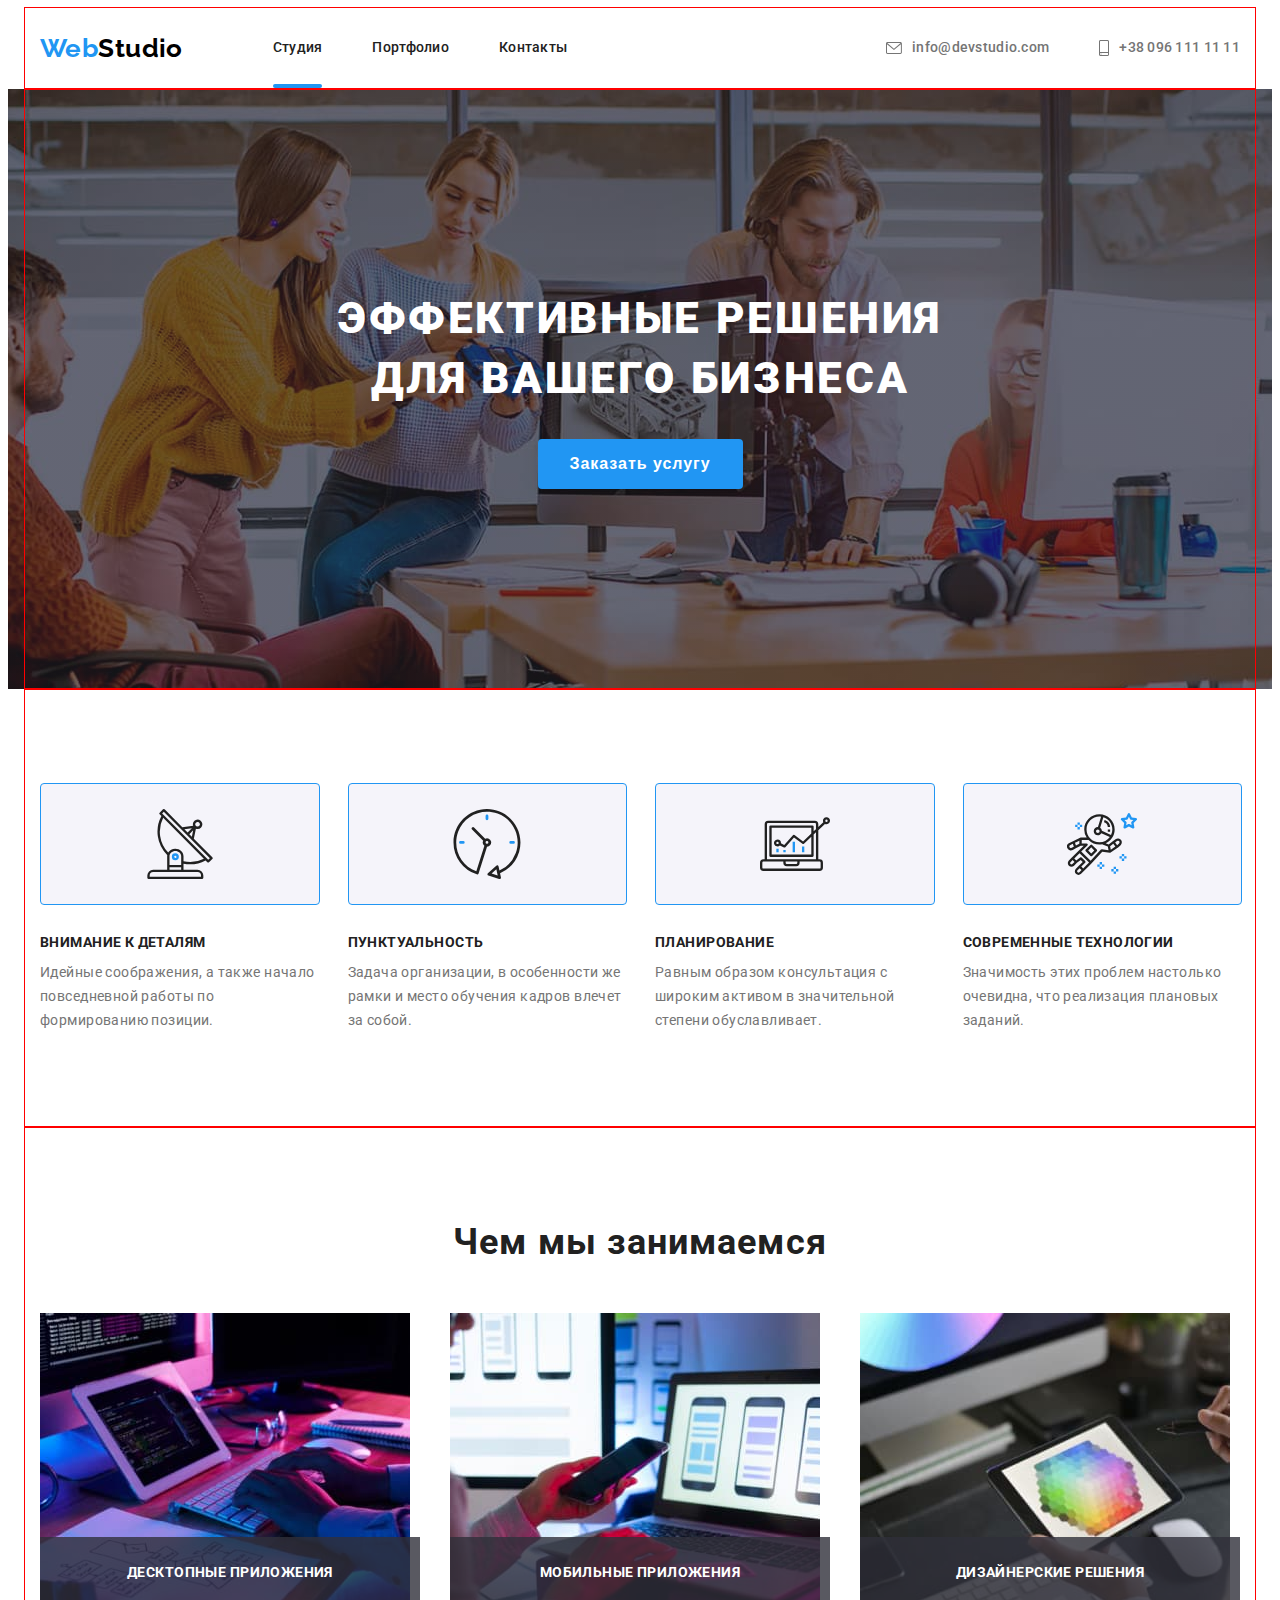
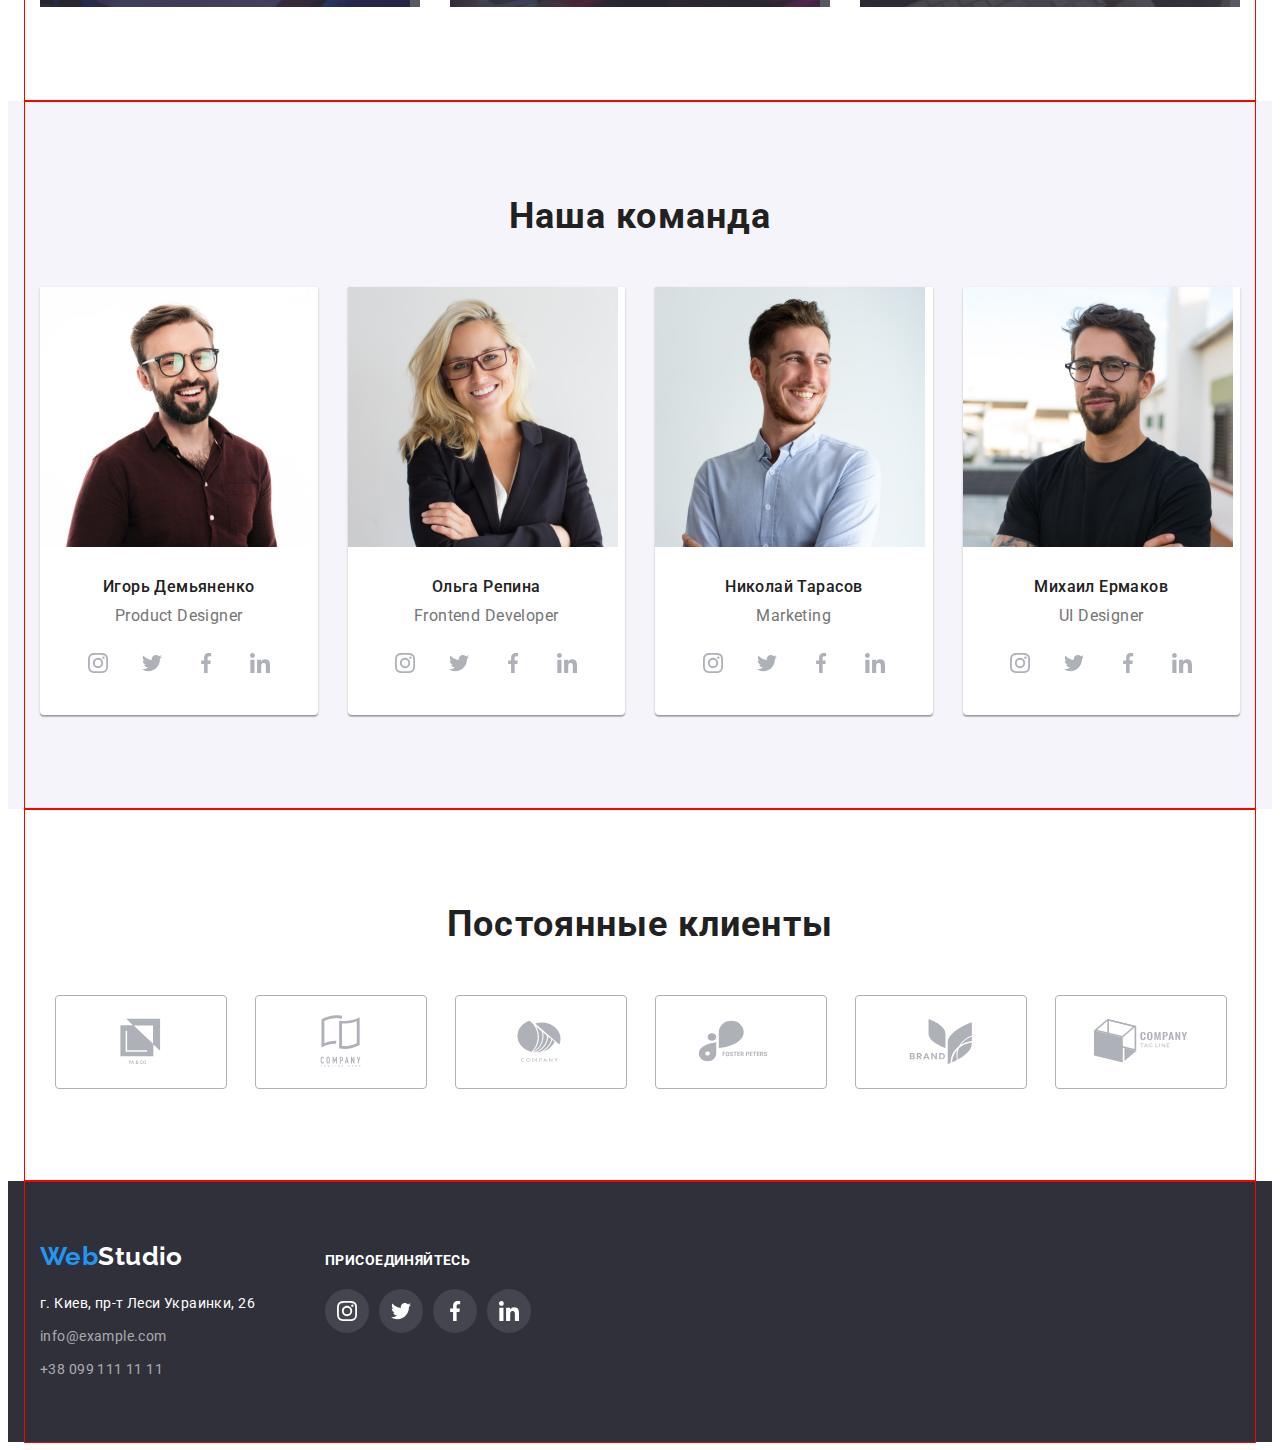
==== index.html @ 7c405df1 "Добавляет переходы на всех эффектах hover/focus" ====
<!DOCTYPE html>
<html lang="ru">
  <head>
    <meta charset="UTF-8" />
    <meta http-equiv="X-UA-Compatible" content="IE=Edge" />
    <meta name="viewport" content="width=device-width, initial-scale=1.0" />
    <title>html-css-refresh</title>
    <link
      href="https://fonts.googleapis.com/css2?family=Raleway:wght@700&family=Roboto:wght@400;500;700;900&display=swap"
      rel="stylesheet"
    />
    <link
      rel="stylesheet"
      href="https://cdnjs.cloudflare.com/ajax/libs/modern-normalize/1.1.0/modern-normalize.min.css"
      integrity="sha512-wpPYUAdjBVSE4KJnH1VR1HeZfpl1ub8YT/NKx4PuQ5NmX2tKuGu6U/JRp5y+Y8XG2tV+wKQpNHVUX03MfMFn9Q=="
      crossorigin="anonymous"
      referrerpolicy="no-referrer"
    />
    <link rel="stylesheet" href="css/styles.css" />
  </head>
  <body>
    <!-- HEADER -->
    <header class="header">
      <div class="container">
        <div class="flex-header">
          <nav class="flex-nav">
            <!-- LOGO -->
            <a class="logo" href="./index.html" lang="en" id="top-anchor">
              Web<span class="logo-black">Studio</span>
            </a>

            <!-- NAVIGATION -->
            <ul class="nav list">
              <li class="nav-item">
                <a class="nav-link current" href="">Студия</a>
              </li>
              <li class="nav-item">
                <a class="nav-link" href="./portfolio.html">Портфолио</a>
              </li>
              <li class="nav-item">
                <a class="nav-link" href="">Контакты</a>
              </li>
            </ul>
          </nav>
          <!-- CONTACTS -->
          <ul class="contact list">
            <li class="contact-item">
              <a class="contact-link" href="mailto:info@devstudio.com">
                <svg class="contact-icon" width="16" height="12">
                  <use href="./images/symbol-defs.svg#icon-envelope"></use>
                </svg>
                info@devstudio.com
              </a>
            </li>
            <li class="contact-item">
              <a class="contact-link" href="tel:+380961111111">
                <svg class="contact-icon" width="10" height="16">
                  <use href="./images/symbol-defs.svg#icon-smartphone"></use>
                </svg>
                +38 096 111 11 11
              </a>
            </li>
          </ul>
        </div>
      </div>
    </header>

    <!-- MAIN -->
    <main>
      <!-- Section Hero -->

      <section class="hero">
        <div class="container">
          <h1 class="hero-title">
            Эффективные решения<br />для вашего бизнеса
          </h1>
          <!-- <a href="">Заказать услугу</a> -->
          <button class="button-order" type="button" data-modal-open>
            Заказать услугу
          </button>
        </div>
      </section>

      <!-- Section Features -->

      <section class="section">
        <div class="container">
          <h2 class="invisible">Наши преимущества</h2>

          <ul class="feature list">
            <li class="feature-item">
              <div class="icon-frame">
                <svg class="feature-icon">
                  <use href="./images/symbol-defs.svg#icon-antenna"></use>
                </svg>
              </div>
              <h3 class="sec-subtitle">Внимание к деталям</h3>
              <p class="sec-paragraph">
                Идейные соображения, а также начало повседневной работы по
                формированию позиции.
              </p>
            </li>
            <li class="feature-item">
              <div class="icon-frame">
                <svg class="feature-icon">
                  <use href="./images/symbol-defs.svg#icon-clock"></use>
                </svg>
              </div>
              <h3 class="sec-subtitle">Пунктуальность</h3>
              <p class="sec-paragraph">
                Задача организации, в особенности же рамки и место обучения
                кадров влечет за собой.
              </p>
            </li>
            <li class="feature-item">
              <div class="icon-frame">
                <svg class="feature-icon">
                  <use href="./images/symbol-defs.svg#icon-diagram"></use>
                </svg>
              </div>
              <h3 class="sec-subtitle">Планирование</h3>
              <p class="sec-paragraph">
                Равным образом консультация с широким активом в значительной
                степени обуславливает.
              </p>
            </li>
            <li class="feature-item">
              <div class="icon-frame">
                <svg class="feature-icon">
                  <use href="./images/symbol-defs.svg#icon-astronaut"></use>
                </svg>
              </div>
              <h3 class="sec-subtitle">Современные технологии</h3>
              <p class="sec-paragraph">
                Значимость этих проблем настолько очевидна, что реализация
                плановых заданий.
              </p>
            </li>
          </ul>
        </div>
      </section>

      <!-- Section Occupations -->

      <section class="section">
        <div class="container">
          <h2 class="section-title">Чем мы занимаемся</h2>
          <ul class="occupation list">
            <li class="occupation-item">
              <a class="occupation-link" href="">
                <img src="images/keyboard.jpg" alt="клавиатура" width="370" />
                <p class="link-label">десктопные приложения</p>
              </a>
            </li>
            <li class="occupation-item">
              <a class="occupation-link" href="">
                <img src="images/laptop.jpg" alt="ноутбук" width="370" />
                <p class="link-label">мобильные приложения</p>
              </a>
            </li>
            <li class="occupation-item">
              <a class="occupation-link" href="">
                <img src="images/tablet.jpg" alt="планшет" width="370" />
                <p class="link-label">дизайнерские решения</p>
              </a>
            </li>
          </ul>
        </div>
      </section>

      <!-- Section Our Team -->

      <section class="section our-team">
        <div class="container">
          <h2 class="section-title">Наша команда</h2>
          <ul class="team list">
            <li class="team-item">
              <div class="team-card">
                <img
                  src="./images/product-designer.jpg"
                  alt="Игорь Демьяненко"
                  width="270"
                />
                <h3 class="card-title">Игорь Демьяненко</h3>
                <p class="card-role" lang="en">Product Designer</p>
                <!-- social links -->
                <ul class="links list">
                  <li class="links-item">
                    <a class="link" href="">
                      <svg class="link-icon">
                        <use
                          href="./images/symbol-defs.svg#icon-instagram"
                        ></use>
                      </svg>
                    </a>
                  </li>
                  <li class="links-item">
                    <a class="link" href="">
                      <svg class="link-icon">
                        <use href="./images/symbol-defs.svg#icon-twitter"></use>
                      </svg>
                    </a>
                  </li>
                  <li class="links-item">
                    <a class="link" href="">
                      <svg class="link-icon">
                        <use
                          href="./images/symbol-defs.svg#icon-facebook"
                        ></use>
                      </svg>
                    </a>
                  </li>
                  <li class="links-item">
                    <a class="link" href="">
                      <svg class="link-icon">
                        <use
                          href="./images/symbol-defs.svg#icon-linkedin"
                        ></use>
                      </svg>
                    </a>
                  </li>
                </ul>
              </div>
            </li>
            <li class="team-item">
              <div class="team-card">
                <img
                  src="./images/frontend-eveloper.jpg"
                  alt="Ольга Репина"
                  width="270"
                />
                <h3 class="card-title">Ольга Репина</h3>
                <p class="card-role" lang="en">Frontend Developer</p>
                <!-- social links -->
                <ul class="links list">
                  <li class="links-item">
                    <a class="link" href="">
                      <svg class="link-icon">
                        <use
                          href="./images/symbol-defs.svg#icon-instagram"
                        ></use>
                      </svg>
                    </a>
                  </li>
                  <li class="links-item">
                    <a class="link" href="">
                      <svg class="link-icon">
                        <use href="./images/symbol-defs.svg#icon-twitter"></use>
                      </svg>
                    </a>
                  </li>
                  <li class="links-item">
                    <a class="link" href="">
                      <svg class="link-icon">
                        <use
                          href="./images/symbol-defs.svg#icon-facebook"
                        ></use>
                      </svg>
                    </a>
                  </li>
                  <li class="links-item">
                    <a class="link" href="">
                      <svg class="link-icon">
                        <use
                          href="./images/symbol-defs.svg#icon-linkedin"
                        ></use>
                      </svg>
                    </a>
                  </li>
                </ul>
              </div>
            </li>
            <li class="team-item">
              <div class="team-card">
                <img
                  src="./images/marketing.jpg"
                  alt="Николай Тарасов"
                  width="270"
                />
                <h3 class="card-title">Николай Тарасов</h3>
                <p class="card-role" lang="en">Marketing</p>
                <!-- social links -->
                <ul class="links list">
                  <li class="links-item">
                    <a class="link" href="">
                      <svg class="link-icon">
                        <use
                          href="./images/symbol-defs.svg#icon-instagram"
                        ></use>
                      </svg>
                    </a>
                  </li>
                  <li class="links-item">
                    <a class="link" href="">
                      <svg class="link-icon">
                        <use href="./images/symbol-defs.svg#icon-twitter"></use>
                      </svg>
                    </a>
                  </li>
                  <li class="links-item">
                    <a class="link" href="">
                      <svg class="link-icon">
                        <use
                          href="./images/symbol-defs.svg#icon-facebook"
                        ></use>
                      </svg>
                    </a>
                  </li>
                  <li class="links-item">
                    <a class="link" href="">
                      <svg class="link-icon">
                        <use
                          href="./images/symbol-defs.svg#icon-linkedin"
                        ></use>
                      </svg>
                    </a>
                  </li>
                </ul>
              </div>
            </li>
            <li class="team-item">
              <div class="team-card">
                <img
                  src="./images/ui-designer.jpg"
                  alt="Михаил Ермаков"
                  width="270"
                />
                <h3 class="card-title">Михаил Ермаков</h3>
                <p class="card-role" lang="en">UI Designer</p>
                <!-- social links -->
                <ul class="links list">
                  <li class="links-item">
                    <a class="link" href="">
                      <svg class="link-icon">
                        <use
                          href="./images/symbol-defs.svg#icon-instagram"
                        ></use>
                      </svg>
                    </a>
                  </li>
                  <li class="links-item">
                    <a class="link" href="">
                      <svg class="link-icon">
                        <use href="./images/symbol-defs.svg#icon-twitter"></use>
                      </svg>
                    </a>
                  </li>
                  <li class="links-item">
                    <a class="link" href="">
                      <svg class="link-icon">
                        <use
                          href="./images/symbol-defs.svg#icon-facebook"
                        ></use>
                      </svg>
                    </a>
                  </li>
                  <li class="links-item">
                    <a class="link" href="">
                      <svg class="link-icon">
                        <use
                          href="./images/symbol-defs.svg#icon-linkedin"
                        ></use>
                      </svg>
                    </a>
                  </li>
                </ul>
              </div>
            </li>
          </ul>
        </div>
      </section>

      <!-- Section Clients -->

      <section class="section">
        <div class="container">
          <h2 class="section-title">Постоянные клиенты</h2>
          <ul class="clients list">
            <li class="client-item">
              <a class="client-link" href="">
                <svg class="client-icon">
                  <use href="./images/symbol-defs.svg#icon-logo1"></use>
                </svg>
              </a>
            </li>
            <li class="client-item">
              <a class="client-link" href="">
                <svg class="client-icon">
                  <use href="./images/symbol-defs.svg#icon-logo2"></use>
                </svg>
              </a>
            </li>
            <li class="client-item">
              <a class="client-link" href="">
                <svg class="client-icon">
                  <use href="./images/symbol-defs.svg#icon-logo3"></use>
                </svg>
              </a>
            </li>
            <li class="client-item">
              <a class="client-link" href="">
                <svg class="client-icon">
                  <use href="./images/symbol-defs.svg#icon-logo4"></use>
                </svg>
              </a>
            </li>
            <li class="client-item">
              <a class="client-link" href="">
                <svg class="client-icon">
                  <use href="./images/symbol-defs.svg#icon-logo5"></use>
                </svg>
              </a>
            </li>
            <li class="client-item">
              <a class="client-link" href="">
                <svg class="client-icon">
                  <use href="./images/symbol-defs.svg#icon-logo6"></use>
                </svg>
              </a>
            </li>
          </ul>
        </div>
      </section>
    </main>

    <!-- FOOTER -->
    <footer class="footer">
      <div class="container">
        <div class="contact-us">
          <!-- LOGO -->
          <a class="logo" href="#top-anchor" lang="en"
            >Web<span class="logo-white">Studio</span></a
          >
          <!-- Address -->
          <address class="address">
            <span class="location">г. Киев, пр-т Леси Украинки, 26</span>
            <span class="mail">info@example.com</span>
            <span class="tel">+38 099 111 11 11</span>
          </address>
        </div>
        <!-- Join-us -->
        <div class="join-us">
          <p class="call-to-join">присоединяйтесь</p>
          <ul class="links list">
            <li class="links-item">
              <a class="link" href="">
                <svg class="link-icon">
                  <use href="./images/symbol-defs.svg#icon-instagram"></use>
                </svg>
              </a>
            </li>
            <li class="links-item">
              <a class="link" href="">
                <svg class="link-icon">
                  <use href="./images/symbol-defs.svg#icon-twitter"></use>
                </svg>
              </a>
            </li>
            <li class="links-item">
              <a class="link" href="">
                <svg class="link-icon">
                  <use href="./images/symbol-defs.svg#icon-facebook"></use>
                </svg>
              </a>
            </li>
            <li class="links-item">
              <a class="link" href="">
                <svg class="link-icon">
                  <use href="./images/symbol-defs.svg#icon-linkedin"></use>
                </svg>
              </a>
            </li>
          </ul>
        </div>
      </div>
    </footer>
    <!-- Modal -->
    <div class="backdrop is-hidden" data-modal>
      <div class="modal">
        <button class="button-close" type="button" data-modal-close>
          <svg class="icon-close" width="11" height="11">
            <use href="./images/symbol-defs.svg#icon-close"></use>
          </svg>
        </button>
      </div>
    </div>
    <script src="./js/modal.js"></script>
  </body>
</html>
---- css/styles.css ----
/* font-family: 'Roboto', sans-serif; */
/* font-family: 'Raleway', sans-serif; */

/* основной цвет текста #757575 */
/* вторичный цвет текста #212121 */
/* белый цвет текста #ffffff */
/* черный цвет лого #000000 */
/* основной цвет фона #ffffff */
/* вторичный цвет фона #2F303A */
/* третий цвет фона #f5f4fa */
/* цвет-акцент #2196F3 */
/* цвет рамки хедера #ececec; */
/* цвет рамки карточки в портфолио #eeeeee */
/* linear-gradient rgba(47, 48, 58, 0.4) */
/* backdrop - rgba(0, 0, 0, 0.2); */
/* цвет иконок #afb1b8 */
/* cubic-bezier(0.4, 0, 0.2, 1) */

:root {
  --primary-text-color: #757575;
  --secondary-text-color: #212121;
  --white-text-color: #ffffff;
  --logo-black-color: #000000;
  --primary-bg-color: #ffffff;
  --secondary-bg-color: #2f303a;
  --third-bg-color: #f5f4fa;
  --accent-color: #2196f3;
  --header-bdr-color: #ececec;
  --card-bdr-color: #eeeeee;
  --grad-start-color: rgba(47, 48, 58, 0.4);
  --grad-end-color: rgba(47, 48, 58, 0.4);
  --footer-contact-txt-color: rgba(255, 255, 255, 0.6);
  --footer-link-bg-color: rgba(255, 255, 255, 0.1);
  --icon-color: #afb1b8;
  --time-function: cubic-bezier(0.4, 0, 0.2, 1);
  --card-shadow: 0px 1px 1px rgba(0, 0, 0, 0.12),
    0px 4px 4px rgba(0, 0, 0, 0.06), 1px 4px 6px rgba(0, 0, 0, 0.16);
  --backdrop-bcg-color: rgba(0, 0, 0, 0.2);
  --modal-shadow: 0px 1px 3px rgba(0, 0, 0, 0.12),
    0px 1px 1px rgba(0, 0, 0, 0.14), 0px 2px 1px rgba(0, 0, 0, 0.2);
  --btn-order-shadow: 0px 4px 4px rgba(0, 0, 0, 0.15);
  --btn-order-hover-shadow: 0px 2px 2px rgba(0, 0, 0, 0.3);
  --team-card-shadow: 0px 1px 3px rgba(0, 0, 0, 0.12),
    0px 1px 1px rgba(0, 0, 0, 0.14), 0px 2px 1px rgba(0, 0, 0, 0.2);
  --portfolio-btn-shadow: 0px 3px 1px rgba(0, 0, 0, 0.1),
    0px 1px 2px rgba(0, 0, 0, 0.08), 0px 2px 2px rgba(0, 0, 0, 0.12);
}

/* глобальные стили */
body {
  color: var(--primary-text-color);
  font-family: Roboto, sans-serif;
  font-weight: 400;
  font-size: 14px;
  line-height: 1.71;
  letter-spacing: 0.03em;
}
.list {
  margin: 0;
  padding: 0;
  list-style: none;
}
a {
  display: block;
  color: inherit;
  text-decoration: none;
}
.container {
  width: 1200px;
  margin: 0 auto;
  padding: 94px 15px;
  outline: 1px solid red;
}
.section-title {
  margin-bottom: 50px;

  color: var(--secondary-text-color);
  font-weight: 700;
  font-size: 36px;
  line-height: 1.17;
  text-align: center;
  letter-spacing: 0.03em;
}
.sec-subtitle {
  margin-bottom: 10px;

  color: var(--secondary-text-color);
  font-weight: 700;
  font-size: 14px;
  line-height: 1.14;
  text-transform: uppercase;
}
h1,
h2,
h3,
p {
  margin: 0;
}
/* скрытый заголовок */
.invisible {
  position: absolute;

  width: 1px;
  height: 1px;
  margin: -1px;
  padding: 0;
  border: 0;

  clip: rect(0 0 0 0);
  overflow: hidden;
}
/*  */ /*    */ /*  */ /*  */ /*  */ /*    */ /*  */ /*  */ /*  */ /*  */ /*  */ /*  */
/*  */ /*    */ /*  */ /*  */ /*  */ /*    */ /*  */ /*  */ /*  */ /*  */
/*  */ /*    */ /*  */ /*    */ /*  */ /*  */ /*  */ /*  */
/*  */ /*    */ /*  */ /*    */ /*  */ /*  */ /*  */ /*  */
/*  */ /*  */ /*    */ /*  */ /*  */ /*    */ /*  */ /*  */ /*  */ /*  */ /*  */
/*  */ /*    */ /*  */ /*    */ /*  */ /*  */ /*  */ /*  */
/*  */ /*    */ /*  */ /*  */ /*    */ /*  */ /*  */ /*  */ /*  */
/*  */ /*    */ /*  */ /*  */ /*  */ /*    */ /*  */ /*  */ /*  */ /*  */
/*  */ /*    */ /*  */ /*  */ /*  */ /*    */ /*  */ /*  */ /*  */ /*  */ /*  */ /*  */
/*  */ /*    */ /*  */ /*  */ /*  */ /*    */ /*  */ /*  */ /*  */ /*  */ /*  */ /*  */
/*  */ /*    */ /*  */ /*  */ /*  */ /*    */ /*  */ /*  */ /*  */ /*  */
/*  */ /*    */ /*  */ /*    */ /*  */ /*  */ /*  */ /*  */
/*  */ /*    */ /*  */ /*    */ /*  */ /*  */ /*  */ /*  */
/*  */ /*  */ /*    */ /*  */ /*  */ /*    */ /*  */ /*  */ /*  */ /*  */ /*  */
/*  */ /*    */ /*  */ /*    */ /*  */ /*  */ /*  */ /*  */
/*  */ /*    */ /*  */ /*  */ /*    */ /*  */ /*  */ /*  */ /*  */
/*  */ /*    */ /*  */ /*  */ /*  */ /*    */ /*  */ /*  */ /*  */ /*  */
/*  */ /*    */ /*  */ /*  */ /*  */ /*    */ /*  */ /*  */ /*  */ /*  */ /*  */ /*  */

/* HEADER */
.header .container {
  padding-top: 0;
  padding-bottom: 0;

  border-bottom: 1px solid var(--header-bdr-color);
}
.flex-header {
  display: flex;
  align-items: center;
}
.flex-nav {
  display: flex;
  align-items: center;
}

/* LOGO */
.logo {
  display: block;

  color: var(--accent-color);
  font-family: Raleway, sans-serif;
  font-weight: 700;
  font-size: 26px;
  line-height: 1.19;
  text-decoration: none;
}
.flex-nav .logo {
  margin-right: 90px;
  padding-top: 24px;
  padding-bottom: 24px;
}
.logo-black {
  color: var(--logo-black-color);
}
.logo-white {
  color: var(--white-text-color);
}
/* NAVIGATION */
.nav {
  display: flex;

  color: var(--secondary-text-color);
  font-weight: 500;
  font-size: 14px;
  line-height: 1.14;
  letter-spacing: 0.02em;
}
.nav-item:not(:last-child) {
  margin-right: 50px;
}
.nav-link {
  position: relative;

  padding-top: 32px;
  padding-bottom: 32px;

  transition: color 250ms var(--time-function);
}
.nav-link.current::after {
  position: absolute;
  left: 0;
  bottom: 0;

  display: inline-block;
  width: 100%;
  height: 4px;

  content: '';

  background-color: var(--accent-color);
  border-radius: 2px;
}
.nav-link:hover,
.nav-link:focus {
  color: var(--accent-color);
}
/* CONTACTS */
.contact {
  display: flex;
  margin-left: auto;

  color: var(--primary-text-color);
  font-weight: 500;
  font-size: 14px;
  line-height: 1.14;
  letter-spacing: 0.02em;
}
.contact-item:not(:last-child) {
  margin-right: 50px;
}
.contact-link {
  display: inline-flex;
  padding-top: 32px;
  padding-bottom: 32px;
  align-items: center;

  transition: color 250ms var(--time-function);
}
.contact-link:hover,
.contact-link:focus {
  color: var(--accent-color);
}
.contact-icon {
  margin-right: 10px;
  fill: currentColor;
}

/*  */ /*  */ /*    */ /*  */ /*  */ /*  */ /*    */ /*  */ /*  */ /*  */ /*  */ /*  */ /*  */
/*  */ /*    */ /*  */ /*  */ /*  */ /*    */ /*  */ /*  */ /*  */ /*  */
/*  */ /*    */ /*  */ /*    */ /*  */ /*  */ /*  */ /*  */
/*  */ /*    */ /*  */ /*    */ /*  */ /*  */ /*  */ /*  */
/*  */ /*  */ /*    */ /*  */ /*  */ /*    */ /*  */ /*  */ /*  */ /*  */ /*  */
/*  */ /*    */ /*  */ /*    */ /*  */ /*  */ /*  */ /*  */
/*  */ /*    */ /*  */ /*  */ /*    */ /*  */ /*  */ /*  */ /*  */
/*  */ /*    */ /*  */ /*  */ /*  */ /*    */ /*  */ /*  */ /*  */ /*  */
/*  */ /*    */ /*  */ /*  */ /*  */ /*    */ /*  */ /*  */ /*  */ /*  */ /*  */ /*  */
/*  */ /*    */ /*  */ /*  */ /*  */ /*    */ /*  */ /*  */ /*  */ /*  */ /*  */ /*  */
/*  */ /*    */ /*  */ /*  */ /*  */ /*    */ /*  */ /*  */ /*  */ /*  */
/*  */ /*    */ /*  */ /*    */ /*  */ /*  */ /*  */ /*  */
/*  */ /*    */ /*  */ /*    */ /*  */ /*  */ /*  */ /*  */
/*  */ /*  */ /*    */ /*  */ /*  */ /*    */ /*  */ /*  */ /*  */ /*  */ /*  */
/*  */ /*    */ /*  */ /*    */ /*  */ /*  */ /*  */ /*  */
/*  */ /*    */ /*  */ /*  */ /*    */ /*  */ /*  */ /*  */ /*  */
/*  */ /*    */ /*  */ /*  */ /*  */ /*    */ /*  */ /*  */ /*  */ /*  */
/*  */ /*    */ /*  */ /*  */ /*  */ /*    */ /*  */ /*  */ /*  */ /*  */ /*  */ /*  */

/* MAIN */

/* Section HERO */
.hero {
  margin: 0 auto;
  max-width: 1600px;
  height: 600px;
  text-align: center;

  background-image: linear-gradient(
      var(--grad-start-color),
      var(--grad-end-color)
    ),
    url('../images/hero.jpg');
  background-color: #c4c4c4;
  background-repeat: no-repeat;
  background-size: cover;
  background-position: center;
}
.hero .container {
  padding-top: 200px;
  padding-bottom: 200px;
}
.hero-title {
  margin-bottom: 30px;

  color: var(--white-text-color);
  font-weight: 900;
  font-size: 44px;
  line-height: 1.36;
  letter-spacing: 0.06em;
  text-transform: uppercase;
}
.button-order {
  --h: 50px;
  padding: 0px 32px;
  min-width: 200px;
  height: var(--h);

  color: var(--white-text-color);
  font-weight: 700;
  font-size: 16px;
  line-height: var(--h);
  letter-spacing: 0.06em;

  border: none;
  outline: none;
  cursor: pointer;
  background-color: var(--accent-color);
  box-shadow: var(--btn-order-shadow);
  border-radius: 4px;
}
.button-order:hover,
.button-order:focus {
  box-shadow: var(--btn-order-hover-shadow);
}
.button-order:active {
  box-shadow: inset var(--btn-order-hover-shadow);
}

/* Section Features */
.icon-frame {
  display: inline-flex;
  width: 100%;
  height: 120px;
  margin-bottom: 30px;

  background-color: var(--third-bg-color);
  border: 1px solid var(--accent-color);
  border-radius: 4px;
}
.feature-icon {
  margin: auto;
  width: 70px;
  height: 70px;
}
.feature.list {
  display: flex;
  flex-wrap: wrap;
}
.feature-item {
  flex-basis: calc((100% - 90px) / 4);
  /* outline: 1px solid navy; */
}
.feature-item:not(:nth-child(4n)) {
  margin-right: 30px;
}

/* Section Occupations */
.occupation {
  display: flex;
  flex-wrap: wrap;
}
.occupation-item {
  flex-basis: calc((100% - 60px) / 3);
}
.occupation-item:not(:nth-child(3n)) {
  margin-right: 30px;
}
.occupation-link {
  position: relative;
}
.link-label {
  position: absolute;
  left: 0;
  bottom: 0;

  width: 100%;
  height: 70px;

  color: var(--white-text-color);
  font-weight: 700;
  line-height: 70px;
  text-align: center;
  text-transform: uppercase;

  background-color: rgba(47, 48, 58, 0.8);
}
.occupation img {
  display: block;
}

/* Section Our Team */
.our-team {
  background: var(--third-bg-color);
}
.team {
  display: flex;
  flex-wrap: wrap;
}
.team-item {
  flex-basis: calc((100% - 90px) / 4);
}
.team-item:not(:nth-child(4n)) {
  margin-right: 30px;
}
.team-card {
  padding-bottom: 30px;

  line-height: 1.19;
  text-align: center;

  background: var(--primary-bg-color);
  box-shadow: var(--team-card-shadow);
  border-radius: 0px 0px 4px 4px;
  /* outline: 1px solid navy; */
}
.team-card img {
  display: block;
  margin-bottom: 30px;
}
.card-title {
  margin-bottom: 10px;

  color: var(--secondary-text-color);
  font-size: 16px;
  font-weight: 500;
}
.card-role {
  margin-bottom: 16px;

  color: var(--primary-text-color);
  font-size: 16px;
  font-weight: 400;
}
/* social links */
.links.list {
  display: flex;
  justify-content: center;
  /* outline: 1px solid navy; */
}
.links-item {
  display: block;
  width: 44px;
  height: 44px;

  border-radius: 50%;
  overflow: hidden;
  /* outline: 1px solid navy; */
}
.links-item:not(:last-child) {
  margin-right: 10px;
}
.link {
  display: inline-flex;
  align-items: center;
  width: 100%;
  height: 100%;

  transition: background-color 250ms var(--time-function);
}
.link-icon {
  margin: auto;
  width: 20px;
  height: 20px;

  fill: var(--icon-color);

  transition: fill 250ms var(--time-function);
}
.link:hover,
.link:focus {
  background-color: var(--accent-color);
}
.link:hover .link-icon,
.link:focus .link-icon {
  fill: var(--primary-bg-color);
}

/* Section Clients */
.clients.list {
  display: flex;
  justify-content: center;
}
.client-item {
  display: block;
  width: 170px;
  height: 92px;
}
.client-item:not(:last-child) {
  margin-right: 30px;
}
.client-link {
  display: inline-flex;
  width: 100%;
  height: 100%;
  align-items: center;

  color: var(--icon-color);
  border: 1px solid var(--icon-color);
  border-radius: 4px;

  transition: color 250ms var(--time-function),
    border 250ms var(--time-function);
}
.client-link:hover,
.client-link:focus {
  color: var(--accent-color);
  border: 1px solid var(--accent-color);
}
.client-icon {
  margin: auto;
  width: 106px;
  height: 60px;

  fill: currentColor;
}

/*  */ /*  */ /*    */ /*  */ /*  */ /*  */ /*    */ /*  */ /*  */ /*  */ /*  */ /*  */ /*  */
/*  */ /*    */ /*  */ /*  */ /*  */ /*    */ /*  */ /*  */ /*  */ /*  */
/*  */ /*    */ /*  */ /*    */ /*  */ /*  */ /*  */ /*  */
/*  */ /*    */ /*  */ /*    */ /*  */ /*  */ /*  */ /*  */
/*  */ /*  */ /*    */ /*  */ /*  */ /*    */ /*  */ /*  */ /*  */ /*  */ /*  */
/*  */ /*    */ /*  */ /*    */ /*  */ /*  */ /*  */ /*  */
/*  */ /*    */ /*  */ /*  */ /*    */ /*  */ /*  */ /*  */ /*  */
/*  */ /*    */ /*  */ /*  */ /*  */ /*    */ /*  */ /*  */ /*  */ /*  */
/*  */ /*    */ /*  */ /*  */ /*  */ /*    */ /*  */ /*  */ /*  */ /*  */ /*  */ /*  */
/*  */ /*    */ /*  */ /*  */ /*  */ /*    */ /*  */ /*  */ /*  */ /*  */ /*  */ /*  */
/*  */ /*    */ /*  */ /*  */ /*  */ /*    */ /*  */ /*  */ /*  */ /*  */
/*  */ /*    */ /*  */ /*    */ /*  */ /*  */ /*  */ /*  */
/*  */ /*    */ /*  */ /*    */ /*  */ /*  */ /*  */ /*  */
/*  */ /*  */ /*    */ /*  */ /*  */ /*    */ /*  */ /*  */ /*  */ /*  */ /*  */
/*  */ /*    */ /*  */ /*    */ /*  */ /*  */ /*  */ /*  */
/*  */ /*    */ /*  */ /*  */ /*    */ /*  */ /*  */ /*  */ /*  */
/*  */ /*    */ /*  */ /*  */ /*  */ /*    */ /*  */ /*  */ /*  */ /*  */
/*  */ /*    */ /*  */ /*  */ /*  */ /*    */ /*  */ /*  */ /*  */ /*  */ /*  */ /*  */

/* FOOTER */
.footer {
  background-color: var(--secondary-bg-color);
}
.footer .container {
  display: flex;
  padding-top: 60px;
  padding-bottom: 60px;
  align-items: baseline;
}
.footer .logo {
  margin-bottom: 20px;
}
/* Address */
.contact-us {
  margin-right: 70px;
  /* outline: 1px solid #ffffff; */
}
.address {
  font-style: inherit;
}
.location {
  display: block;
  margin-bottom: 9px;
  color: var(--white-text-color);
}
.mail,
.tel {
  display: block;
  color: var(--footer-contact-txt-color);
}
.mail {
  margin-bottom: 9px;
}
/* Join-us */
.join-us {
  margin-right: auto;

  color: var(--white-text-color);
  font-weight: 700;
  font-size: 14px;
  line-height: 1.14;
  text-transform: uppercase;

  /* outline: 1px solid #ffffff; */
}
.call-to-join {
  margin-bottom: 20px;
}
.join-us .link {
  background-color: var(--footer-link-bg-color);
}
.join-us .link:hover,
.join-us .link:focus {
  background-color: var(--accent-color);
}
.join-us .link-icon {
  fill: var(--white-text-color);
}
/*  */ /*  */ /*    */ /*  */ /*  */ /*  */ /*    */ /*  */ /*  */ /*  */ /*  */ /*  */ /*  */
/*  */ /*    */ /*  */ /*  */ /*  */ /*    */ /*  */ /*  */ /*  */ /*  */
/*  */ /*    */ /*  */ /*    */ /*  */ /*  */ /*  */ /*  */
/*  */ /*    */ /*  */ /*    */ /*  */ /*  */ /*  */ /*  */
/*  */ /*  */ /*    */ /*  */ /*  */ /*    */ /*  */ /*  */ /*  */ /*  */ /*  */
/*  */ /*    */ /*  */ /*    */ /*  */ /*  */ /*  */ /*  */
/*  */ /*    */ /*  */ /*  */ /*    */ /*  */ /*  */ /*  */ /*  */
/*  */ /*    */ /*  */ /*  */ /*  */ /*    */ /*  */ /*  */ /*  */ /*  */
/*  */ /*    */ /*  */ /*  */ /*  */ /*    */ /*  */ /*  */ /*  */ /*  */ /*  */ /*  */
/*  */ /*    */ /*  */ /*  */ /*  */ /*    */ /*  */ /*  */ /*  */ /*  */ /*  */ /*  */
/*  */ /*    */ /*  */ /*  */ /*  */ /*    */ /*  */ /*  */ /*  */ /*  */
/*  */ /*    */ /*  */ /*    */ /*  */ /*  */ /*  */ /*  */
/*  */ /*    */ /*  */ /*    */ /*  */ /*  */ /*  */ /*  */
/*  */ /*  */ /*    */ /*  */ /*  */ /*    */ /*  */ /*  */ /*  */ /*  */ /*  */
/*  */ /*    */ /*  */ /*    */ /*  */ /*  */ /*  */ /*  */
/*  */ /*    */ /*  */ /*  */ /*    */ /*  */ /*  */ /*  */ /*  */
/*  */ /*    */ /*  */ /*  */ /*  */ /*    */ /*  */ /*  */ /*  */ /*  */
/*  */ /*    */ /*  */ /*  */ /*  */ /*    */ /*  */ /*  */ /*  */ /*  */ /*  */ /*  */

/* PORTFOLIO.HTML */

/* Radio-buttons */
.filter-panel {
  display: flex;
  margin-bottom: 50px;
  justify-content: center;
}
.filter-panel li:not(:last-child) {
  margin-right: 8px;
}
.filter-btn {
  --h: 38px;
  min-width: 73px;
  height: var(--h);
  padding: 0px 22px;

  color: var(--secondary-text-color);
  font-family: inherit;
  font-weight: 500;
  font-size: 16px;
  line-height: var(--h);
  letter-spacing: inherit;
  text-align: center;

  cursor: pointer;
  background-color: var(--third-bg-color);
  border: none;
  outline: none;
  border-radius: 4px;

  transition: color 250ms var(--time-function),
    background-color 250ms var(--time-function),
    box-shadow 250ms var(--time-function);
}
.filter-btn:hover,
.filter-btn:focus {
  color: var(--white-text-color);
  background-color: var(--accent-color);
  box-shadow: var(--portfolio-btn-shadow);
}
/* Project-cards */
.project {
  display: flex;
  flex-wrap: wrap;
}
.proj-item {
  margin-bottom: 30px;
  flex-basis: calc((100% - 60px) / 3);

  border-bottom: 1px solid var(--card-bdr-color);

  transition: box-shadow 250ms var(--time-function);
}
.proj-item:not(:nth-child(3n)) {
  margin-right: 30px;
}
.proj-item:nth-last-child(-n + 3) {
  margin-bottom: 0;
}
.proj-item:hover,
.proj-item:focus {
  box-shadow: var(--card-shadow);
}
.proj-link img {
  display: block;
}
.img-wrapper {
  position: relative;

  overflow: hidden;
  /* outline: 1px solid navy; */
}
.img-overlay {
  position: absolute;

  width: 100%;
  height: 100%;
  padding: 63px 24px;

  color: var(--white-text-color);
  font-size: 18px;
  line-height: 1.56;

  background-color: rgba(33, 150, 243, 0.9);
  transition: transform 250ms var(--time-function);
}
.proj-item:hover .img-overlay,
.proj-item:focus .img-overlay {
  transform: translateY(-100%);
}
.text-wrapper {
  padding: 20px 24px;
}
.proj-title {
  margin-bottom: 4px;

  color: var(--secondary-text-color);
  font-weight: 700;
  font-size: 18px;
  line-height: 2;
  letter-spacing: 0.06em;
}
.proj-category {
  font-size: 16px;
  line-height: 1.87;
}

/*  */ /*  */ /*    */ /*  */ /*  */ /*  */ /*    */ /*  */ /*  */ /*  */ /*  */ /*  */ /*  */
/*  */ /*    */ /*  */ /*  */ /*  */ /*    */ /*  */ /*  */ /*  */ /*  */
/*  */ /*    */ /*  */ /*    */ /*  */ /*  */ /*  */ /*  */
/*  */ /*    */ /*  */ /*    */ /*  */ /*  */ /*  */ /*  */
/*  */ /*  */ /*    */ /*  */ /*  */ /*    */ /*  */ /*  */ /*  */ /*  */ /*  */
/*  */ /*    */ /*  */ /*    */ /*  */ /*  */ /*  */ /*  */
/*  */ /*    */ /*  */ /*  */ /*    */ /*  */ /*  */ /*  */ /*  */
/*  */ /*    */ /*  */ /*  */ /*  */ /*    */ /*  */ /*  */ /*  */ /*  */
/*  */ /*    */ /*  */ /*  */ /*  */ /*    */ /*  */ /*  */ /*  */ /*  */ /*  */ /*  */
/*  */ /*    */ /*  */ /*  */ /*  */ /*    */ /*  */ /*  */ /*  */ /*  */ /*  */ /*  */
/*  */ /*    */ /*  */ /*  */ /*  */ /*    */ /*  */ /*  */ /*  */ /*  */
/*  */ /*    */ /*  */ /*    */ /*  */ /*  */ /*  */ /*  */
/*  */ /*    */ /*  */ /*    */ /*  */ /*  */ /*  */ /*  */
/*  */ /*  */ /*    */ /*  */ /*  */ /*    */ /*  */ /*  */ /*  */ /*  */ /*  */
/*  */ /*    */ /*  */ /*    */ /*  */ /*  */ /*  */ /*  */
/*  */ /*    */ /*  */ /*  */ /*    */ /*  */ /*  */ /*  */ /*  */
/*  */ /*    */ /*  */ /*  */ /*  */ /*    */ /*  */ /*  */ /*  */ /*  */
/*  */ /*    */ /*  */ /*  */ /*  */ /*    */ /*  */ /*  */ /*  */ /*  */ /*  */ /*  */

/* Modal */
.backdrop {
  position: fixed;
  top: 0;
  left: 0;

  width: 100%;
  height: 100%;

  background-color: var(--backdrop-bcg-color);

  transition: opacity 250ms var(--time-function),
    transform 250ms var(--time-function);

  opacity: 1;
}
.modal {
  position: absolute;
  top: 50%;
  left: 50%;

  min-width: 530px;
  min-height: 580px;

  transform: translate(-50%, -50%);
  background-color: var(--primary-bg-color);
  box-shadow: var(--modal-shadow);
  border-radius: 4px;
}
.backdrop.is-hidden {
  pointer-events: none;
  transform: scale(1.2);
  opacity: 0;
}

.button-close {
  position: absolute;
  top: 8px;
  right: 8px;

  display: inline-flex;
  width: 30px;
  height: 30px;
  padding: 0;

  border: 1px solid rgba(0, 0, 0, 0.1);
  border-radius: 50%;
  /* outline: 1px solid navy; */
}
.icon-close {
  margin: auto;
  fill: var(--logo-black-color);
}
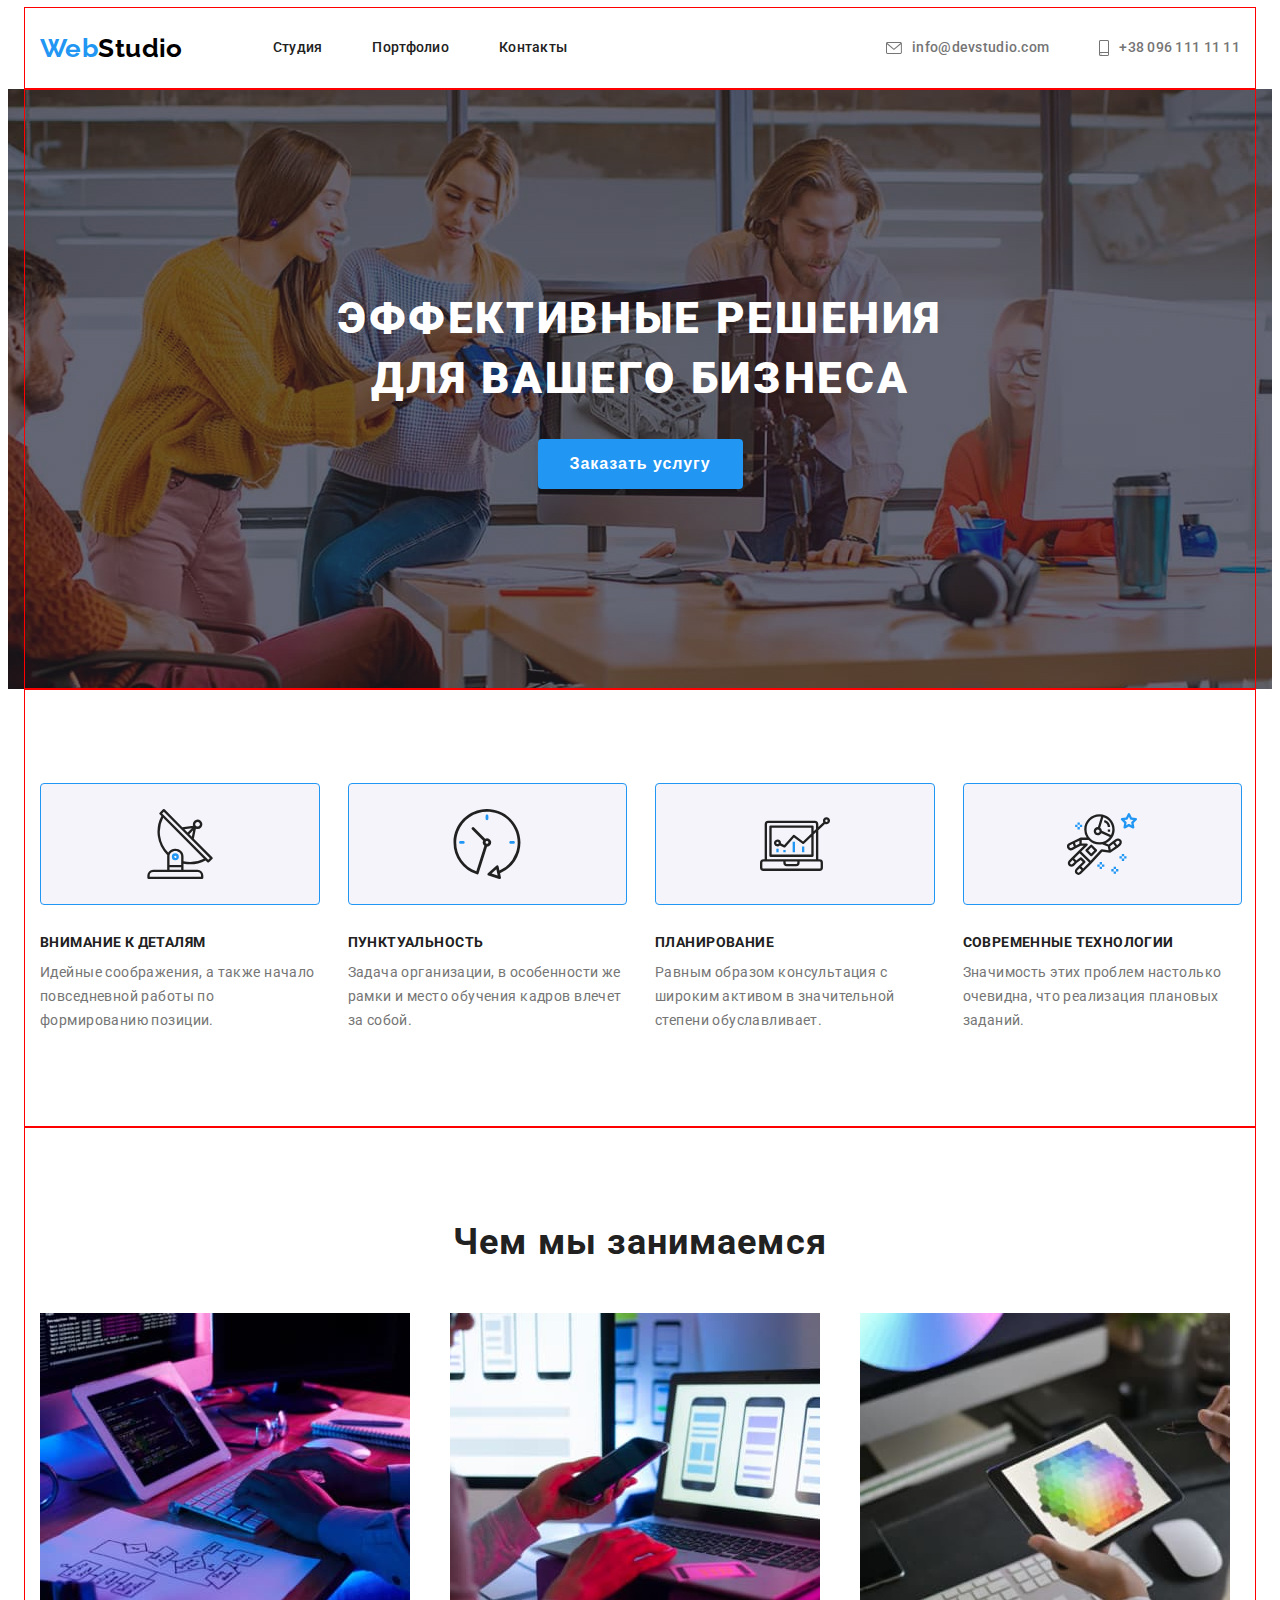
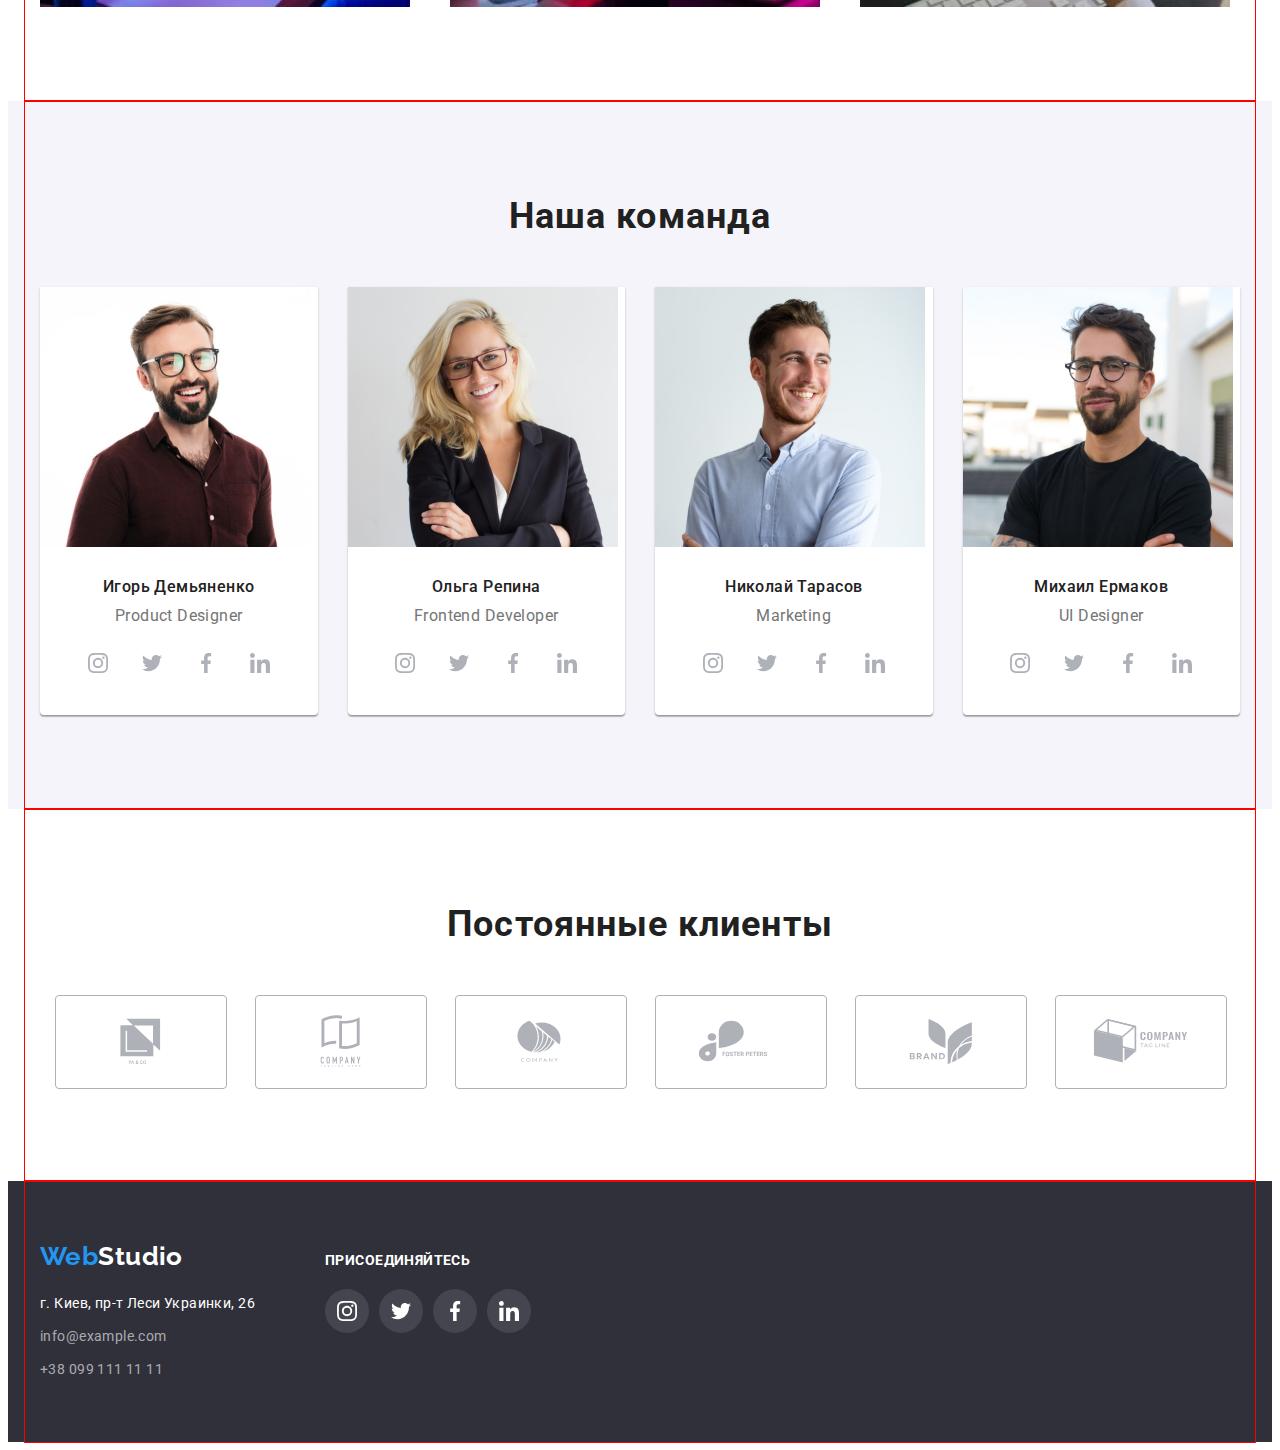
==== commit 2a60ac11: "Исправляет title в head" ====
--- a/index.html
+++ b/index.html
@@ -4,7 +4,7 @@
     <meta charset="UTF-8" />
     <meta http-equiv="X-UA-Compatible" content="IE=Edge" />
     <meta name="viewport" content="width=device-width, initial-scale=1.0" />
-    <title>html-css-refresh</title>
+    <title>html-css-hw-06</title>
     <link
       href="https://fonts.googleapis.com/css2?family=Raleway:wght@700&family=Roboto:wght@400;500;700;900&display=swap"
       rel="stylesheet"
@@ -32,7 +32,7 @@
             <!-- NAVIGATION -->
             <ul class="nav list">
               <li class="nav-item">
-                <a class="nav-link current" href="">Студия</a>
+                <a class="nav-link" href="">Студия</a>
               </li>
               <li class="nav-item">
                 <a class="nav-link" href="./portfolio.html">Портфолио</a>
@@ -75,9 +75,7 @@
             Эффективные решения<br />для вашего бизнеса
           </h1>
           <!-- <a href="">Заказать услугу</a> -->
-          <button class="button-order" type="button" data-modal-open>
-            Заказать услугу
-          </button>
+          <button class="button-order" type="button">Заказать услугу</button>
         </div>
       </section>
 
@@ -147,21 +145,18 @@
           <h2 class="section-title">Чем мы занимаемся</h2>
           <ul class="occupation list">
             <li class="occupation-item">
-              <a class="occupation-link" href="">
+              <a href="">
                 <img src="images/keyboard.jpg" alt="клавиатура" width="370" />
-                <p class="link-label">десктопные приложения</p>
               </a>
             </li>
             <li class="occupation-item">
-              <a class="occupation-link" href="">
+              <a href="">
                 <img src="images/laptop.jpg" alt="ноутбук" width="370" />
-                <p class="link-label">мобильные приложения</p>
               </a>
             </li>
             <li class="occupation-item">
-              <a class="occupation-link" href="">
+              <a href="">
                 <img src="images/tablet.jpg" alt="планшет" width="370" />
-                <p class="link-label">дизайнерские решения</p>
               </a>
             </li>
           </ul>
@@ -474,16 +469,5 @@
         </div>
       </div>
     </footer>
-    <!-- Modal -->
-    <div class="backdrop is-hidden" data-modal>
-      <div class="modal">
-        <button class="button-close" type="button" data-modal-close>
-          <svg class="icon-close" width="11" height="11">
-            <use href="./images/symbol-defs.svg#icon-close"></use>
-          </svg>
-        </button>
-      </div>
-    </div>
-    <script src="./js/modal.js"></script>
   </body>
 </html>
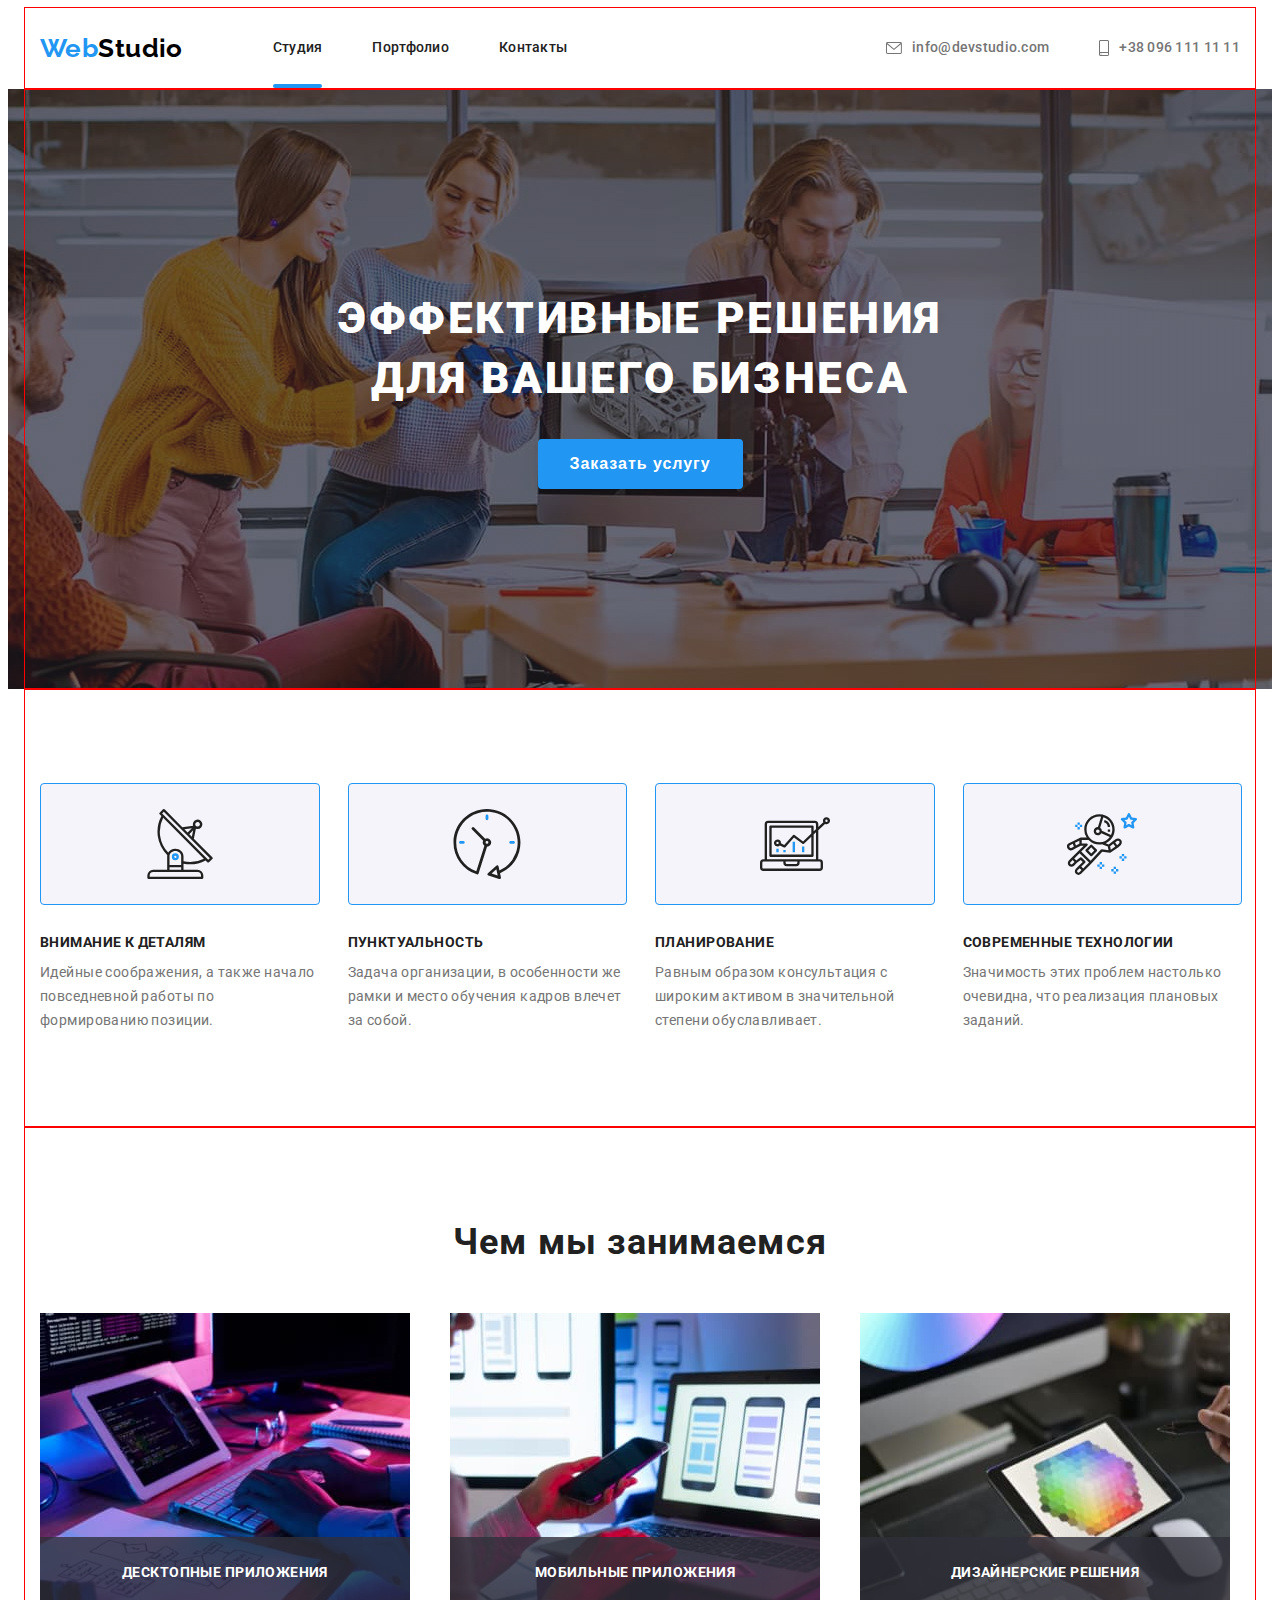
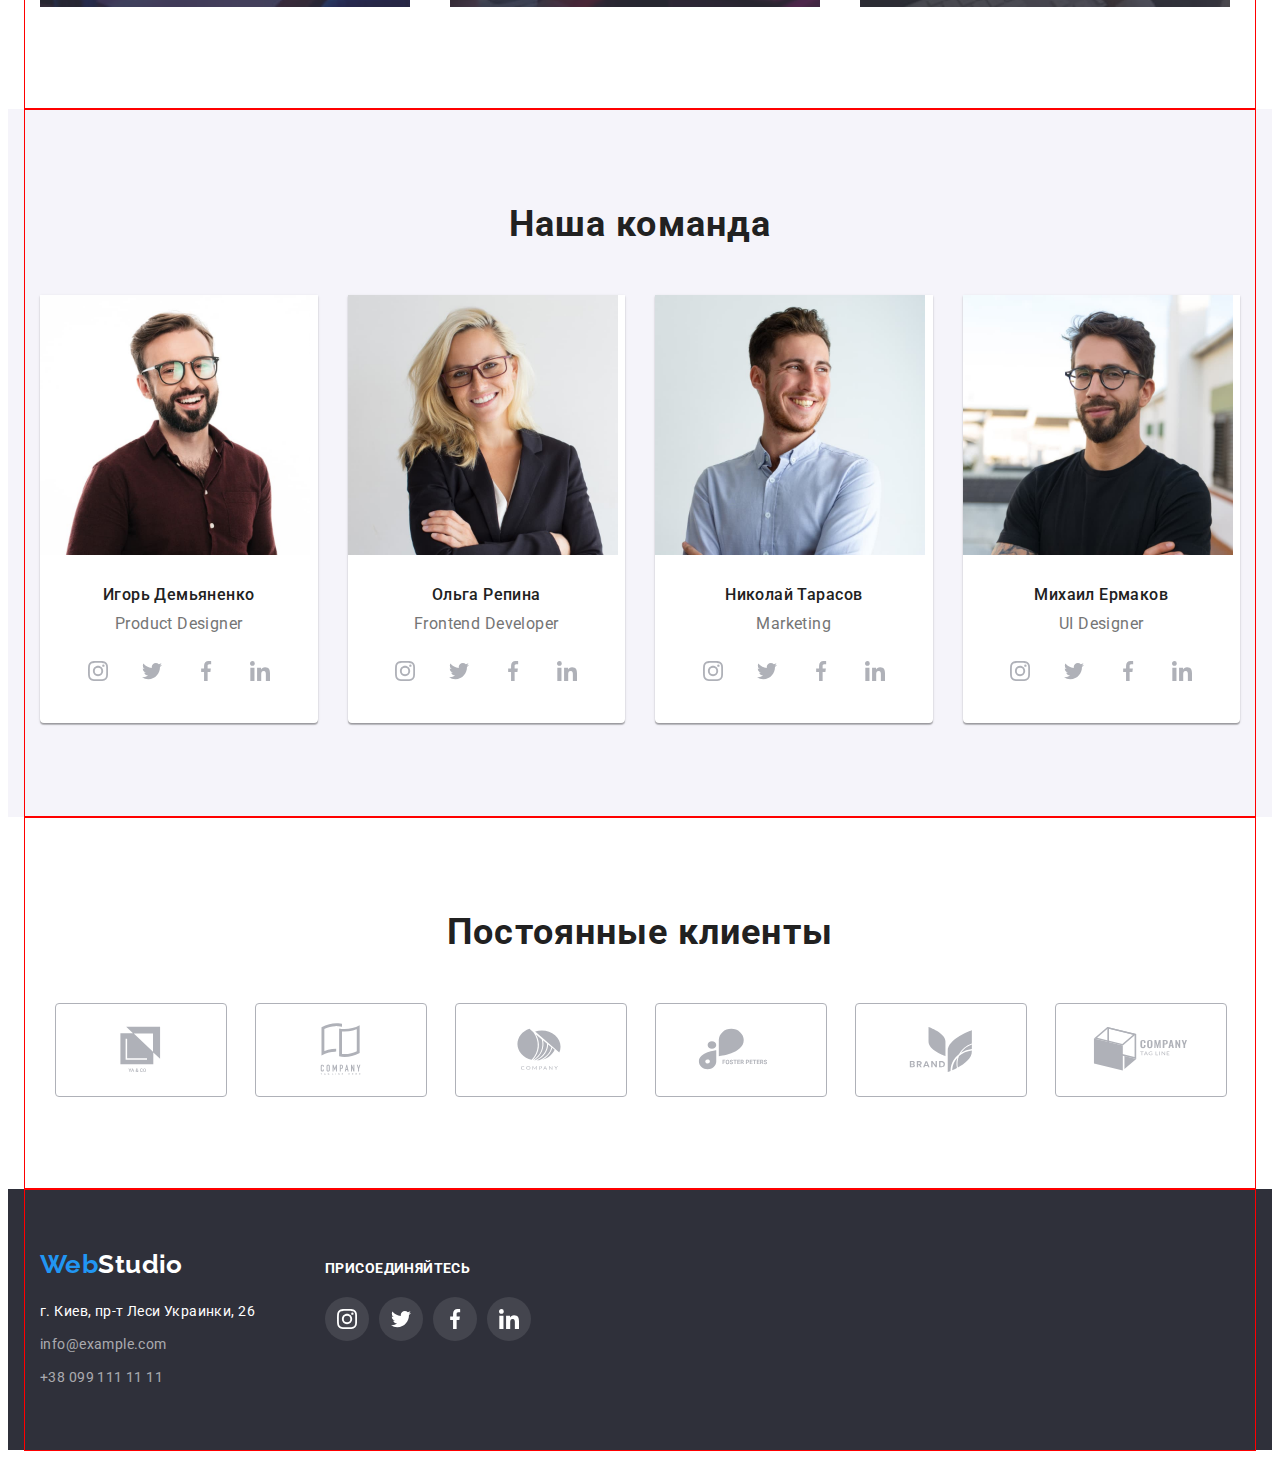
==== commit aa2b0c0c: "Исправляет хедер по БЕМ" ====
--- a/index.html
+++ b/index.html
@@ -4,7 +4,7 @@
     <meta charset="UTF-8" />
     <meta http-equiv="X-UA-Compatible" content="IE=Edge" />
     <meta name="viewport" content="width=device-width, initial-scale=1.0" />
-    <title>html-css-hw-06</title>
+    <title>html-css-refresh</title>
     <link
       href="https://fonts.googleapis.com/css2?family=Raleway:wght@700&family=Roboto:wght@400;500;700;900&display=swap"
       rel="stylesheet"
@@ -21,47 +21,46 @@
   <body>
     <!-- HEADER -->
     <header class="header">
-      <div class="container">
-        <div class="flex-header">
-          <nav class="flex-nav">
-            <!-- LOGO -->
-            <a class="logo" href="./index.html" lang="en" id="top-anchor">
-              Web<span class="logo-black">Studio</span>
-            </a>
-
-            <!-- NAVIGATION -->
-            <ul class="nav list">
-              <li class="nav-item">
-                <a class="nav-link" href="">Студия</a>
+      <div class="container header__container">
+        <!-- LOGO -->
+        <a class="logo header__logo" href="./index.html" lang="en" id="top-anchor">
+          Web<span class="logo__studio">Studio</span>
+        </a>
+        
+        <!-- NAVIGATION -->
+        <nav class="nav">
+            <ul class="nav__list list">
+              <li class="nav__item">
+                <a class="nav__link nav__link--current" href="">Студия</a>
               </li>
-              <li class="nav-item">
-                <a class="nav-link" href="./portfolio.html">Портфолио</a>
+              <li class="nav__item">
+                <a class="nav__link" href="./portfolio.html">Портфолио</a>
               </li>
-              <li class="nav-item">
-                <a class="nav-link" href="">Контакты</a>
+              <li class="nav__item">
+                <a class="nav__link" href="">Контакты</a>
               </li>
             </ul>
-          </nav>
+        </nav>
+
           <!-- CONTACTS -->
           <ul class="contact list">
-            <li class="contact-item">
-              <a class="contact-link" href="mailto:info@devstudio.com">
-                <svg class="contact-icon" width="16" height="12">
+            <li class="contact__item">
+              <a class="contact__link" href="mailto:info@devstudio.com">
+                <svg class="contact__icon" width="16" height="12">
                   <use href="./images/symbol-defs.svg#icon-envelope"></use>
                 </svg>
                 info@devstudio.com
               </a>
             </li>
-            <li class="contact-item">
-              <a class="contact-link" href="tel:+380961111111">
-                <svg class="contact-icon" width="10" height="16">
+            <li class="contact__item">
+              <a class="contact__link" href="tel:+380961111111">
+                <svg class="contact__icon" width="10" height="16">
                   <use href="./images/symbol-defs.svg#icon-smartphone"></use>
                 </svg>
                 +38 096 111 11 11
               </a>
             </li>
           </ul>
-        </div>
       </div>
     </header>
 
@@ -75,7 +74,9 @@
             Эффективные решения<br />для вашего бизнеса
           </h1>
           <!-- <a href="">Заказать услугу</a> -->
-          <button class="button-order" type="button">Заказать услугу</button>
+          <button class="button-order" type="button" data-modal-open>
+            Заказать услугу
+          </button>
         </div>
       </section>
 
@@ -145,18 +146,21 @@
           <h2 class="section-title">Чем мы занимаемся</h2>
           <ul class="occupation list">
             <li class="occupation-item">
-              <a href="">
+              <a class="occupation-link" href="">
                 <img src="images/keyboard.jpg" alt="клавиатура" width="370" />
+                <p class="link-label">десктопные приложения</p>
               </a>
             </li>
             <li class="occupation-item">
-              <a href="">
+              <a class="occupation-link" href="">
                 <img src="images/laptop.jpg" alt="ноутбук" width="370" />
+                <p class="link-label">мобильные приложения</p>
               </a>
             </li>
             <li class="occupation-item">
-              <a href="">
+              <a class="occupation-link" href="">
                 <img src="images/tablet.jpg" alt="планшет" width="370" />
+                <p class="link-label">дизайнерские решения</p>
               </a>
             </li>
           </ul>
@@ -424,7 +428,7 @@
         <div class="contact-us">
           <!-- LOGO -->
           <a class="logo" href="#top-anchor" lang="en"
-            >Web<span class="logo-white">Studio</span></a
+            >Web<span class="logo__studio logo__studio--light">Studio</span></a
           >
           <!-- Address -->
           <address class="address">
@@ -467,7 +471,22 @@
             </li>
           </ul>
         </div>
+        <div class="subscribe">
+          <form action=""></form>
+        </div>
       </div>
     </footer>
+
+    <!-- Modal -->
+    <div class="backdrop is-hidden" data-modal>
+      <div class="modal">
+        <button class="button-close" type="button" data-modal-close>
+          <svg class="icon-close" width="11" height="11">
+            <use href="./images/symbol-defs.svg#icon-close"></use>
+          </svg>
+        </button>
+      </div>
+    </div>
+    <script src="./js/modal.js"></script>
   </body>
 </html>
--- a/css/styles.css
+++ b/css/styles.css
@@ -61,7 +61,7 @@
   list-style: none;
 }
 a {
-  display: block;
+  display: inline-block;
   color: inherit;
   text-decoration: none;
 }
@@ -129,57 +129,61 @@
 /*  */ /*    */ /*  */ /*  */ /*  */ /*    */ /*  */ /*  */ /*  */ /*  */ /*  */ /*  */
 
 /* HEADER */
-.header .container {
+.header__container {
+  display: flex;
+  align-items: center;
   padding-top: 0;
   padding-bottom: 0;
 
   border-bottom: 1px solid var(--header-bdr-color);
 }
-.flex-header {
+
+/* .navigation {
   display: flex;
   align-items: center;
-}
-.flex-nav {
-  display: flex;
-  align-items: center;
-}
+  
+} */
 
 /* LOGO */
 .logo {
-  display: block;
-
-  color: var(--accent-color);
+  display: inline-block;
+
   font-family: Raleway, sans-serif;
   font-weight: 700;
   font-size: 26px;
   line-height: 1.19;
   text-decoration: none;
-}
-.flex-nav .logo {
+  color: var(--accent-color);
+}
+.header__logo {
   margin-right: 90px;
   padding-top: 24px;
   padding-bottom: 24px;
 }
-.logo-black {
+.logo__studio {
   color: var(--logo-black-color);
 }
-.logo-white {
+.logo__studio--light {
   color: var(--white-text-color);
 }
 /* NAVIGATION */
 .nav {
-  display: flex;
-
-  color: var(--secondary-text-color);
   font-weight: 500;
   font-size: 14px;
   line-height: 1.14;
   letter-spacing: 0.02em;
-}
-.nav-item:not(:last-child) {
+  
+  color: var(--secondary-text-color);
+}
+
+.nav__list {
+  display: flex;
+}
+
+.nav__item:not(:last-child) {
   margin-right: 50px;
 }
-.nav-link {
+.nav__link {
   position: relative;
 
   padding-top: 32px;
@@ -187,7 +191,8 @@
 
   transition: color 250ms var(--time-function);
 }
-.nav-link.current::after {
+
+.nav__link--current::after {
   position: absolute;
   left: 0;
   bottom: 0;
@@ -201,8 +206,8 @@
   background-color: var(--accent-color);
   border-radius: 2px;
 }
-.nav-link:hover,
-.nav-link:focus {
+.nav__link:hover,
+.nav__link:focus {
   color: var(--accent-color);
 }
 /* CONTACTS */
@@ -210,16 +215,16 @@
   display: flex;
   margin-left: auto;
 
-  color: var(--primary-text-color);
   font-weight: 500;
   font-size: 14px;
   line-height: 1.14;
   letter-spacing: 0.02em;
-}
-.contact-item:not(:last-child) {
+  color: var(--primary-text-color);
+}
+.contact__item:not(:last-child) {
   margin-right: 50px;
 }
-.contact-link {
+.contact__link {
   display: inline-flex;
   padding-top: 32px;
   padding-bottom: 32px;
@@ -227,11 +232,11 @@
 
   transition: color 250ms var(--time-function);
 }
-.contact-link:hover,
-.contact-link:focus {
+.contact__link:hover,
+.contact__link:focus {
   color: var(--accent-color);
 }
-.contact-icon {
+.contact__icon {
   margin-right: 10px;
   fill: currentColor;
 }
@@ -774,7 +779,7 @@
 
   border: 1px solid rgba(0, 0, 0, 0.1);
   border-radius: 50%;
-  /* outline: 1px solid navy; */
+  outline: 1px solid navy;
 }
 .icon-close {
   margin: auto;
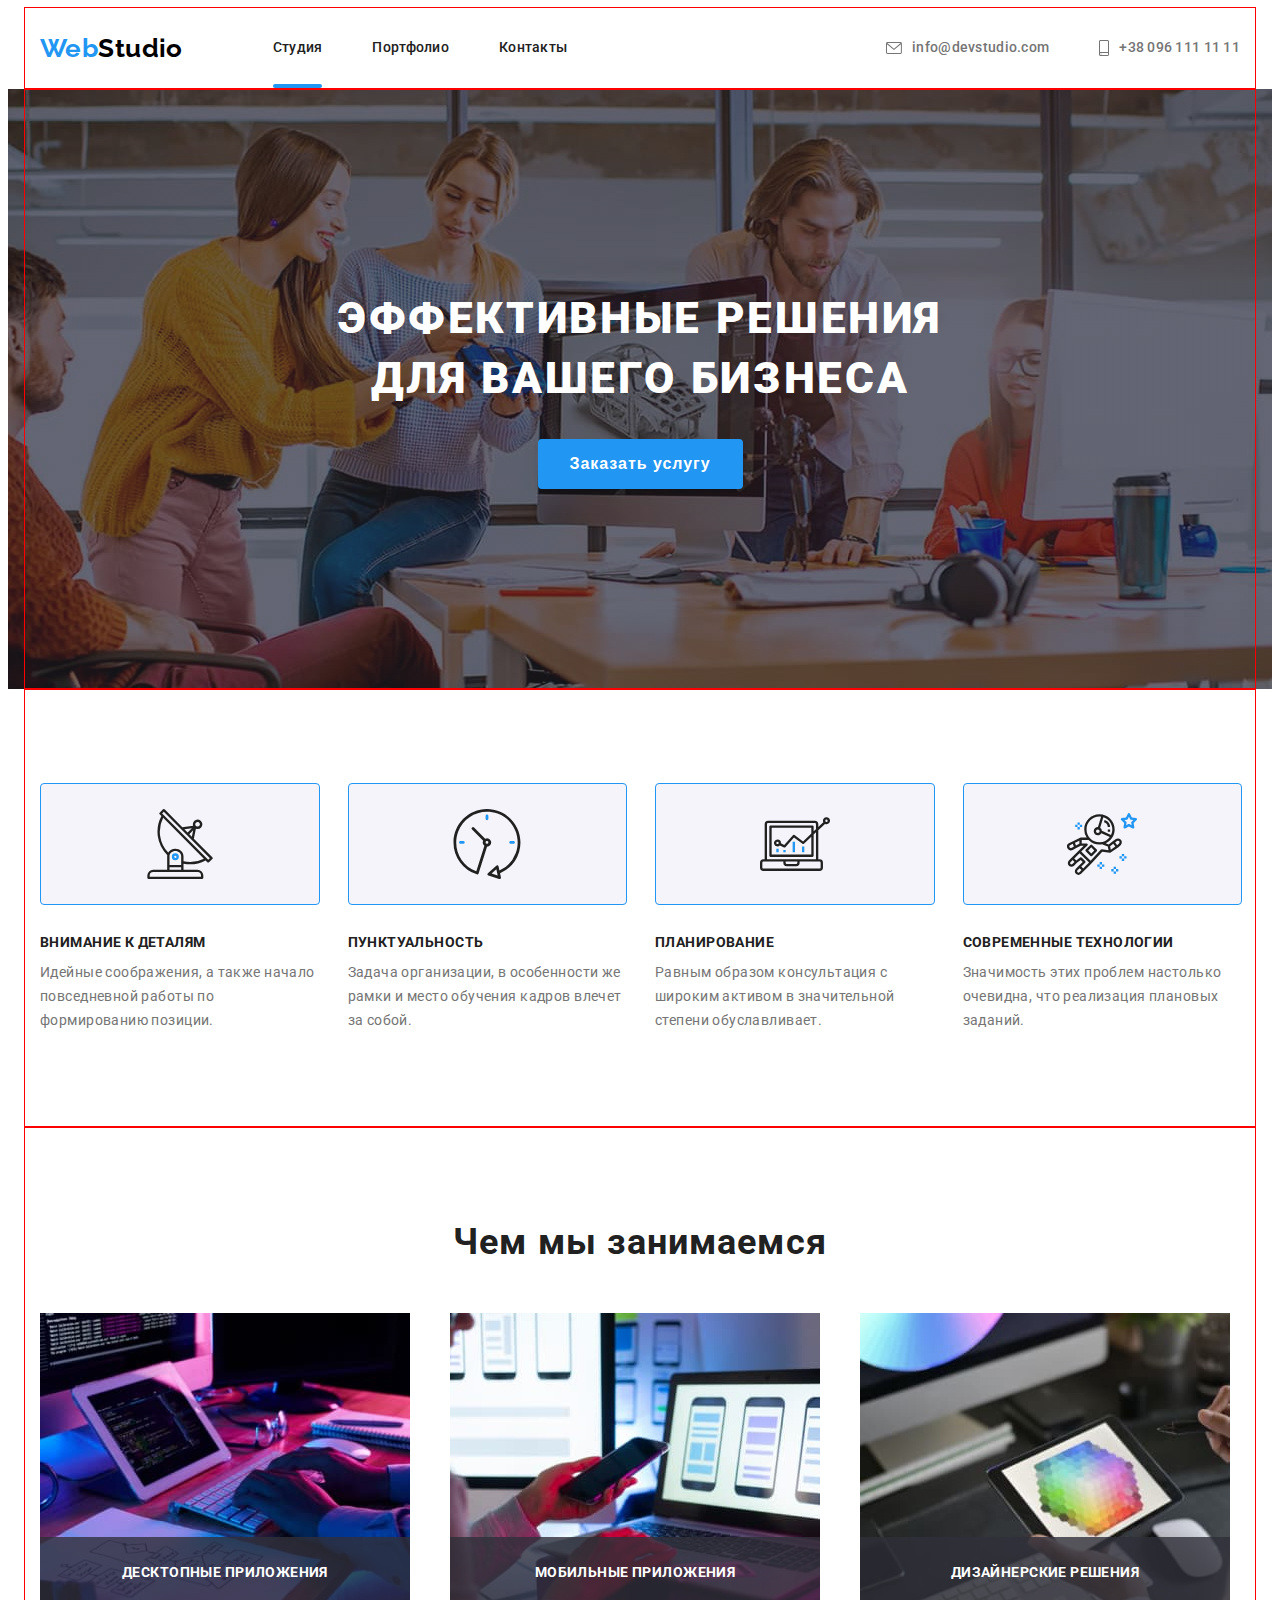
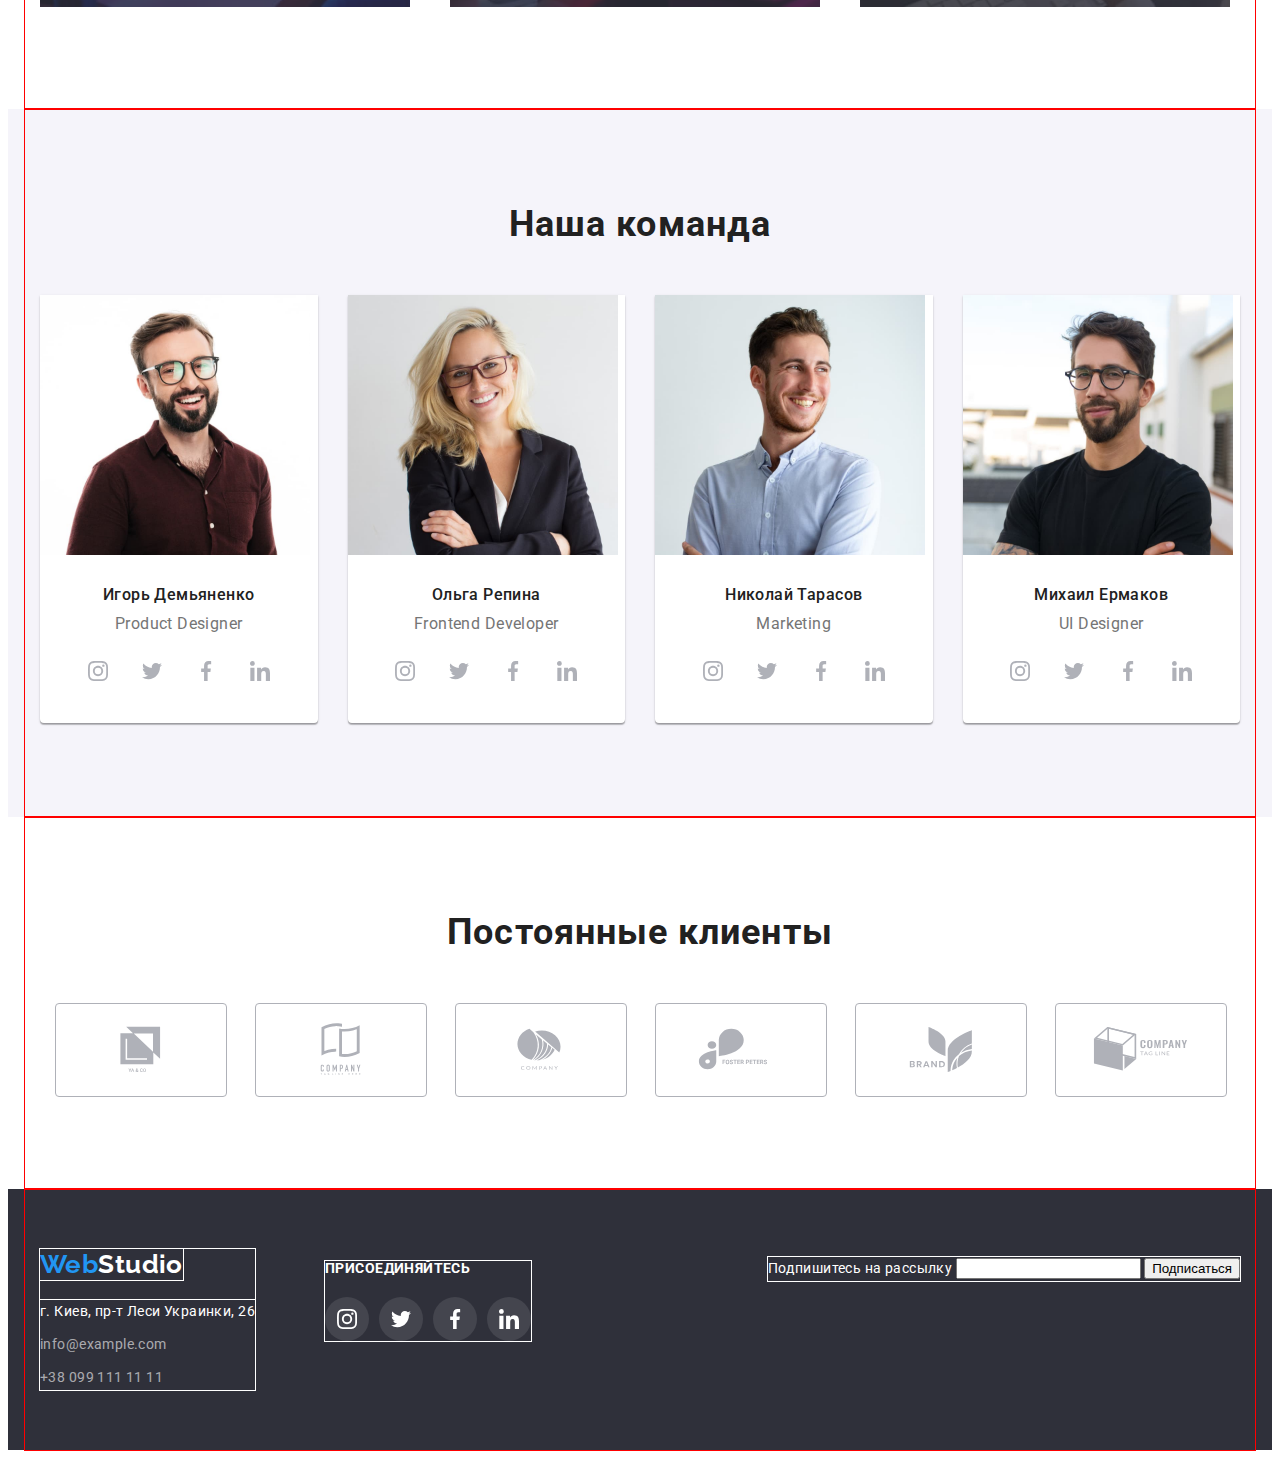
==== commit 35764383: "Исправляет классы на БЕМ" ====
--- a/index.html
+++ b/index.html
@@ -22,6 +22,7 @@
     <!-- HEADER -->
     <header class="header">
       <div class="container header__container">
+
         <!-- LOGO -->
         <a class="logo header__logo" href="./index.html" lang="en" id="top-anchor">
           Web<span class="logo__studio">Studio</span>
@@ -69,12 +70,12 @@
       <!-- Section Hero -->
 
       <section class="hero">
-        <div class="container">
-          <h1 class="hero-title">
+        <div class="container hero__container">
+          <h1 class="hero__title">
             Эффективные решения<br />для вашего бизнеса
           </h1>
           <!-- <a href="">Заказать услугу</a> -->
-          <button class="button-order" type="button" data-modal-open>
+          <button class="button hero__button" type="button" data-modal-open>
             Заказать услугу
           </button>
         </div>
@@ -82,55 +83,55 @@
 
       <!-- Section Features -->
 
-      <section class="section">
+      <section class="feature">
         <div class="container">
           <h2 class="invisible">Наши преимущества</h2>
 
-          <ul class="feature list">
-            <li class="feature-item">
-              <div class="icon-frame">
-                <svg class="feature-icon">
+          <ul class="feature__list list">
+            <li class="feature__item">
+              <div class="feature__frame">
+                <svg class="feature__icon">
                   <use href="./images/symbol-defs.svg#icon-antenna"></use>
                 </svg>
               </div>
-              <h3 class="sec-subtitle">Внимание к деталям</h3>
-              <p class="sec-paragraph">
+              <h3 class="feature__title subtitle">Внимание к деталям</h3>
+              <p class="feature__paragraph">
                 Идейные соображения, а также начало повседневной работы по
                 формированию позиции.
               </p>
             </li>
-            <li class="feature-item">
-              <div class="icon-frame">
-                <svg class="feature-icon">
+            <li class="feature__item">
+              <div class="feature__frame">
+                <svg class="feature__icon">
                   <use href="./images/symbol-defs.svg#icon-clock"></use>
                 </svg>
               </div>
-              <h3 class="sec-subtitle">Пунктуальность</h3>
-              <p class="sec-paragraph">
+              <h3 class="feature__title subtitle">Пунктуальность</h3>
+              <p class="feature__paragraph">
                 Задача организации, в особенности же рамки и место обучения
                 кадров влечет за собой.
               </p>
             </li>
-            <li class="feature-item">
-              <div class="icon-frame">
-                <svg class="feature-icon">
+            <li class="feature__item">
+              <div class="feature__frame">
+                <svg class="feature__icon">
                   <use href="./images/symbol-defs.svg#icon-diagram"></use>
                 </svg>
               </div>
-              <h3 class="sec-subtitle">Планирование</h3>
-              <p class="sec-paragraph">
+              <h3 class="feature__title subtitle">Планирование</h3>
+              <p class="feature__paragraph">
                 Равным образом консультация с широким активом в значительной
                 степени обуславливает.
               </p>
             </li>
-            <li class="feature-item">
-              <div class="icon-frame">
-                <svg class="feature-icon">
+            <li class="feature__item">
+              <div class="feature__frame">
+                <svg class="feature__icon">
                   <use href="./images/symbol-defs.svg#icon-astronaut"></use>
                 </svg>
               </div>
-              <h3 class="sec-subtitle">Современные технологии</h3>
-              <p class="sec-paragraph">
+              <h3 class="feature__title subtitle">Современные технологии</h3>
+              <p class="feature__paragraph">
                 Значимость этих проблем настолько очевидна, что реализация
                 плановых заданий.
               </p>
@@ -141,26 +142,26 @@
 
       <!-- Section Occupations -->
 
-      <section class="section">
+      <section class="occupation">
         <div class="container">
-          <h2 class="section-title">Чем мы занимаемся</h2>
-          <ul class="occupation list">
-            <li class="occupation-item">
-              <a class="occupation-link" href="">
-                <img src="images/keyboard.jpg" alt="клавиатура" width="370" />
-                <p class="link-label">десктопные приложения</p>
-              </a>
-            </li>
-            <li class="occupation-item">
-              <a class="occupation-link" href="">
-                <img src="images/laptop.jpg" alt="ноутбук" width="370" />
-                <p class="link-label">мобильные приложения</p>
-              </a>
-            </li>
-            <li class="occupation-item">
-              <a class="occupation-link" href="">
-                <img src="images/tablet.jpg" alt="планшет" width="370" />
-                <p class="link-label">дизайнерские решения</p>
+          <h2 class="title">Чем мы занимаемся</h2>
+          <ul class="occupation__list list">
+            <li class="occupation__item">
+              <a class="occupation__link" href="">
+                <img class="occupation__pic" src="images/keyboard.jpg" alt="клавиатура" width="370" />
+                <p class="occupation__label">десктопные приложения</p>
+              </a>
+            </li>
+            <li class="occupation__item">
+              <a class="occupation__link" href="">
+                <img class="occupation__pic" src="images/laptop.jpg" alt="ноутбук" width="370" />
+                <p class="occupation__label">мобильные приложения</p>
+              </a>
+            </li>
+            <li class="occupation__item">
+              <a class="occupation__link" href="">
+                <img class="occupation__pic" src="images/tablet.jpg" alt="планшет" width="370" />
+                <p class="occupation__label">дизайнерские решения</p>
               </a>
             </li>
           </ul>
@@ -171,7 +172,7 @@
 
       <section class="section our-team">
         <div class="container">
-          <h2 class="section-title">Наша команда</h2>
+          <h2 class="title">Наша команда</h2>
           <ul class="team list">
             <li class="team-item">
               <div class="team-card">
@@ -373,7 +374,7 @@
 
       <section class="section">
         <div class="container">
-          <h2 class="section-title">Постоянные клиенты</h2>
+          <h2 class="title">Постоянные клиенты</h2>
           <ul class="clients list">
             <li class="client-item">
               <a class="client-link" href="">
@@ -424,10 +425,10 @@
 
     <!-- FOOTER -->
     <footer class="footer">
-      <div class="container">
+      <div class="container footer__container">
         <div class="contact-us">
           <!-- LOGO -->
-          <a class="logo" href="#top-anchor" lang="en"
+          <a class="logo footer__logo" href="#top-anchor" lang="en"
             >Web<span class="logo__studio logo__studio--light">Studio</span></a
           >
           <!-- Address -->
@@ -472,7 +473,13 @@
           </ul>
         </div>
         <div class="subscribe">
-          <form action=""></form>
+          <form name="subscribe-form">
+            <label>
+              Подпишитесь на рассылку
+              <input type="email" name="email">
+            </label>
+            <button type="submit">Подписаться</button>
+          </form>
         </div>
       </div>
     </footer>
--- a/css/styles.css
+++ b/css/styles.css
@@ -71,7 +71,7 @@
   padding: 94px 15px;
   outline: 1px solid red;
 }
-.section-title {
+.title {
   margin-bottom: 50px;
 
   color: var(--secondary-text-color);
@@ -81,7 +81,7 @@
   text-align: center;
   letter-spacing: 0.03em;
 }
-.sec-subtitle {
+.subtitle {
   margin-bottom: 10px;
 
   color: var(--secondary-text-color);
@@ -96,6 +96,26 @@
 p {
   margin: 0;
 }
+
+.button {
+  --h: 50px;
+  min-width: 200px;
+  height: var(--h);
+  padding: 0px 32px;
+  
+  color: var(--white-text-color);
+  font-weight: 700;
+  font-size: 16px;
+  line-height: var(--h);
+  letter-spacing: inherit;
+  
+  cursor: pointer;
+  border: none;
+  outline: none;
+  border-radius: 4px;
+  background-color: var(--accent-color);
+}
+
 /* скрытый заголовок */
 .invisible {
   position: absolute;
@@ -137,12 +157,6 @@
 
   border-bottom: 1px solid var(--header-bdr-color);
 }
-
-/* .navigation {
-  display: flex;
-  align-items: center;
-  
-} */
 
 /* LOGO */
 .logo {
@@ -279,11 +293,11 @@
   background-size: cover;
   background-position: center;
 }
-.hero .container {
+.hero__container {
   padding-top: 200px;
   padding-bottom: 200px;
 }
-.hero-title {
+.hero__title {
   margin-bottom: 30px;
 
   color: var(--white-text-color);
@@ -293,35 +307,31 @@
   letter-spacing: 0.06em;
   text-transform: uppercase;
 }
-.button-order {
-  --h: 50px;
-  padding: 0px 32px;
-  min-width: 200px;
-  height: var(--h);
-
-  color: var(--white-text-color);
-  font-weight: 700;
-  font-size: 16px;
-  line-height: var(--h);
+.hero__button {
   letter-spacing: 0.06em;
-
-  border: none;
-  outline: none;
-  cursor: pointer;
-  background-color: var(--accent-color);
   box-shadow: var(--btn-order-shadow);
-  border-radius: 4px;
-}
-.button-order:hover,
-.button-order:focus {
+}
+.hero__button:hover,
+.hero__button:focus {
   box-shadow: var(--btn-order-hover-shadow);
 }
-.button-order:active {
+.hero__button:active {
   box-shadow: inset var(--btn-order-hover-shadow);
 }
 
 /* Section Features */
-.icon-frame {
+.feature__list {
+  display: flex;
+  flex-wrap: wrap;
+}
+.feature__item {
+  flex-basis: calc((100% - 90px) / 4);
+  /* outline: 1px solid navy; */
+}
+.feature__item:not(:nth-child(4n)) {
+  margin-right: 30px;
+}
+.feature__frame {
   display: inline-flex;
   width: 100%;
   height: 120px;
@@ -331,38 +341,27 @@
   border: 1px solid var(--accent-color);
   border-radius: 4px;
 }
-.feature-icon {
+.feature__icon {
   margin: auto;
   width: 70px;
   height: 70px;
 }
-.feature.list {
+
+/* Section Occupations */
+.occupation__list {
   display: flex;
   flex-wrap: wrap;
 }
-.feature-item {
-  flex-basis: calc((100% - 90px) / 4);
-  /* outline: 1px solid navy; */
-}
-.feature-item:not(:nth-child(4n)) {
+.occupation__item {
+  flex-basis: calc((100% - 60px) / 3);
+}
+.occupation__item:not(:nth-child(3n)) {
   margin-right: 30px;
 }
-
-/* Section Occupations */
-.occupation {
-  display: flex;
-  flex-wrap: wrap;
-}
-.occupation-item {
-  flex-basis: calc((100% - 60px) / 3);
-}
-.occupation-item:not(:nth-child(3n)) {
-  margin-right: 30px;
-}
-.occupation-link {
+.occupation__link {
   position: relative;
 }
-.link-label {
+.occupation__label {
   position: absolute;
   left: 0;
   bottom: 0;
@@ -378,7 +377,7 @@
 
   background-color: rgba(47, 48, 58, 0.8);
 }
-.occupation img {
+.occupation__pic {
   display: block;
 }
 
@@ -530,23 +529,27 @@
 /* FOOTER */
 .footer {
   background-color: var(--secondary-bg-color);
-}
-.footer .container {
+  /* background-color: #757575; */
+}
+.footer__container {
   display: flex;
   padding-top: 60px;
   padding-bottom: 60px;
   align-items: baseline;
 }
-.footer .logo {
+
+.footer__logo {
   margin-bottom: 20px;
+  outline: 1px solid #ffffff;
 }
 /* Address */
 .contact-us {
   margin-right: 70px;
-  /* outline: 1px solid #ffffff; */
+  outline: 1px solid #ffffff;
 }
 .address {
   font-style: inherit;
+  outline: 1px solid #ffffff;
 }
 .location {
   display: block;
@@ -564,14 +567,14 @@
 /* Join-us */
 .join-us {
   margin-right: auto;
-
+  
   color: var(--white-text-color);
   font-weight: 700;
   font-size: 14px;
   line-height: 1.14;
   text-transform: uppercase;
-
-  /* outline: 1px solid #ffffff; */
+  
+  outline: 1px solid #ffffff;
 }
 .call-to-join {
   margin-bottom: 20px;
@@ -586,6 +589,13 @@
 .join-us .link-icon {
   fill: var(--white-text-color);
 }
+
+.subscribe {
+  font-style: inherit;
+  color: var(--white-text-color);
+  
+  outline: 1px solid #ffffff;
+}
 /*  */ /*  */ /*    */ /*  */ /*  */ /*  */ /*    */ /*  */ /*  */ /*  */ /*  */ /*  */ /*  */
 /*  */ /*    */ /*  */ /*  */ /*  */ /*    */ /*  */ /*  */ /*  */ /*  */
 /*  */ /*    */ /*  */ /*    */ /*  */ /*  */ /*  */ /*  */
@@ -616,32 +626,28 @@
 .filter-panel li:not(:last-child) {
   margin-right: 8px;
 }
-.filter-btn {
+.button__filter {
   --h: 38px;
   min-width: 73px;
   height: var(--h);
   padding: 0px 22px;
 
   color: var(--secondary-text-color);
-  font-family: inherit;
   font-weight: 500;
-  font-size: 16px;
   line-height: var(--h);
-  letter-spacing: inherit;
-  text-align: center;
 
   cursor: pointer;
-  background-color: var(--third-bg-color);
   border: none;
   outline: none;
   border-radius: 4px;
+  background-color: var(--third-bg-color);
 
   transition: color 250ms var(--time-function),
     background-color 250ms var(--time-function),
     box-shadow 250ms var(--time-function);
 }
-.filter-btn:hover,
-.filter-btn:focus {
+.button__filter:hover,
+.button__filter:focus {
   color: var(--white-text-color);
   background-color: var(--accent-color);
   box-shadow: var(--portfolio-btn-shadow);
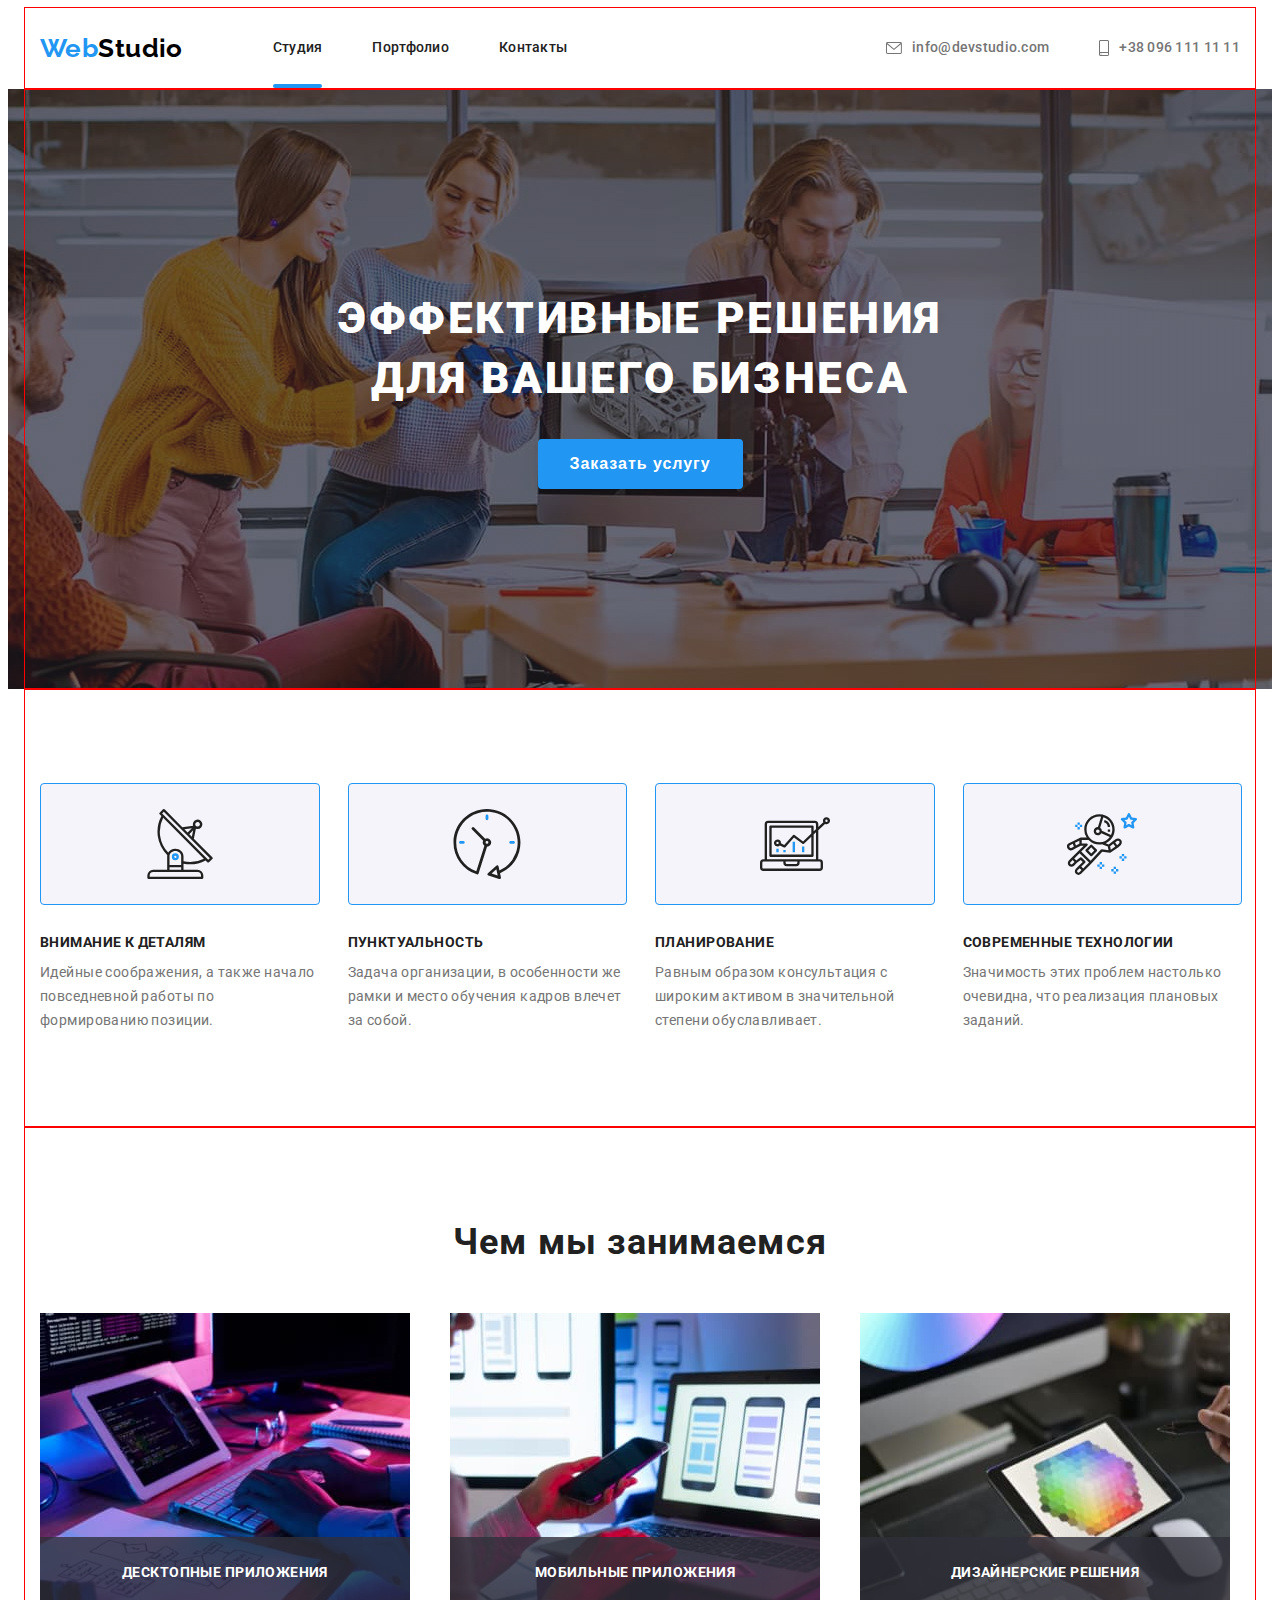
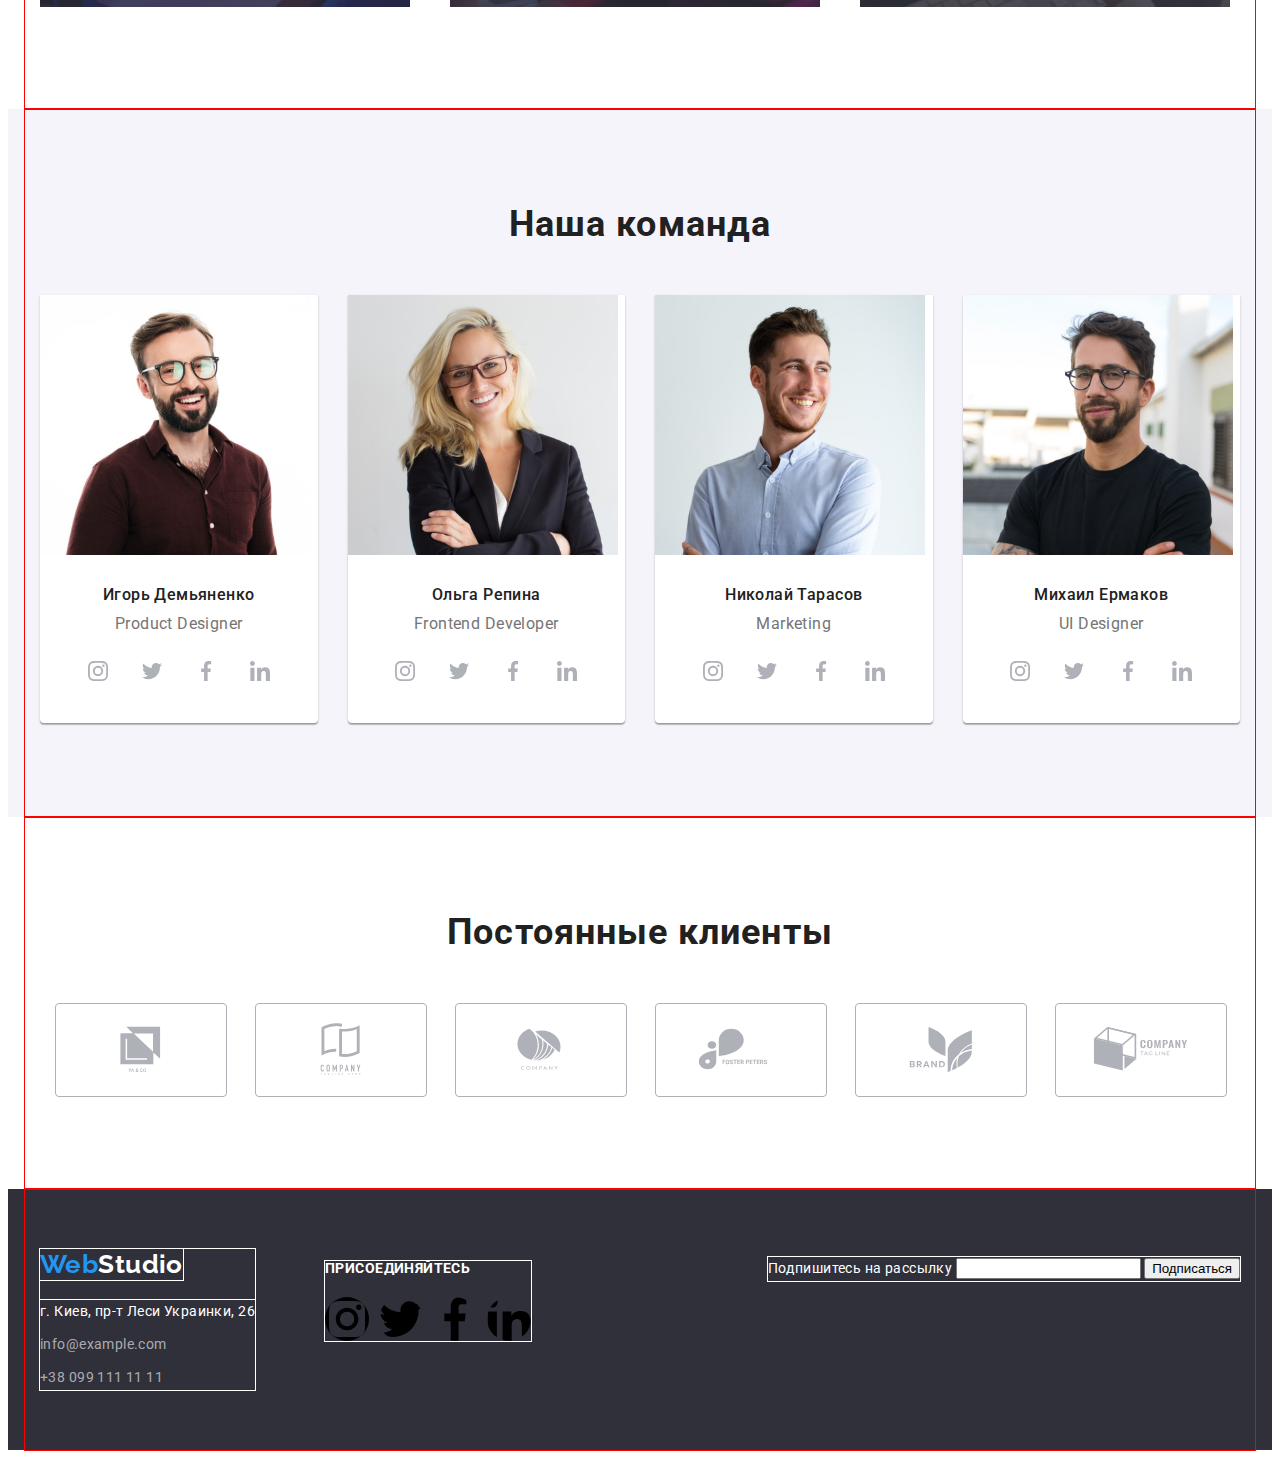
==== commit d53f411b: "Исправляет классы на БЭМ" ====
--- a/index.html
+++ b/index.html
@@ -22,46 +22,50 @@
     <!-- HEADER -->
     <header class="header">
       <div class="container header__container">
-
         <!-- LOGO -->
-        <a class="logo header__logo" href="./index.html" lang="en" id="top-anchor">
+        <a
+          class="logo header__logo"
+          href="./index.html"
+          lang="en"
+          id="top-anchor"
+        >
           Web<span class="logo__studio">Studio</span>
         </a>
-        
+
         <!-- NAVIGATION -->
         <nav class="nav">
-            <ul class="nav__list list">
-              <li class="nav__item">
-                <a class="nav__link nav__link--current" href="">Студия</a>
-              </li>
-              <li class="nav__item">
-                <a class="nav__link" href="./portfolio.html">Портфолио</a>
-              </li>
-              <li class="nav__item">
-                <a class="nav__link" href="">Контакты</a>
-              </li>
-            </ul>
+          <ul class="nav__list list">
+            <li class="nav__item">
+              <a class="nav__link nav__link--current" href="">Студия</a>
+            </li>
+            <li class="nav__item">
+              <a class="nav__link" href="./portfolio.html">Портфолио</a>
+            </li>
+            <li class="nav__item">
+              <a class="nav__link" href="">Контакты</a>
+            </li>
+          </ul>
         </nav>
 
-          <!-- CONTACTS -->
-          <ul class="contact list">
-            <li class="contact__item">
-              <a class="contact__link" href="mailto:info@devstudio.com">
-                <svg class="contact__icon" width="16" height="12">
-                  <use href="./images/symbol-defs.svg#icon-envelope"></use>
-                </svg>
-                info@devstudio.com
-              </a>
-            </li>
-            <li class="contact__item">
-              <a class="contact__link" href="tel:+380961111111">
-                <svg class="contact__icon" width="10" height="16">
-                  <use href="./images/symbol-defs.svg#icon-smartphone"></use>
-                </svg>
-                +38 096 111 11 11
-              </a>
-            </li>
-          </ul>
+        <!-- CONTACTS -->
+        <ul class="contact list">
+          <li class="contact__item">
+            <a class="contact__link" href="mailto:info@devstudio.com">
+              <svg class="contact__icon" width="16" height="12">
+                <use href="./images/symbol-defs.svg#icon-envelope"></use>
+              </svg>
+              info@devstudio.com
+            </a>
+          </li>
+          <li class="contact__item">
+            <a class="contact__link" href="tel:+380961111111">
+              <svg class="contact__icon" width="10" height="16">
+                <use href="./images/symbol-defs.svg#icon-smartphone"></use>
+              </svg>
+              +38 096 111 11 11
+            </a>
+          </li>
+        </ul>
       </div>
     </header>
 
@@ -148,19 +152,34 @@
           <ul class="occupation__list list">
             <li class="occupation__item">
               <a class="occupation__link" href="">
-                <img class="occupation__pic" src="images/keyboard.jpg" alt="клавиатура" width="370" />
+                <img
+                  class="occupation__pic"
+                  src="images/keyboard.jpg"
+                  alt="клавиатура"
+                  width="370"
+                />
                 <p class="occupation__label">десктопные приложения</p>
               </a>
             </li>
             <li class="occupation__item">
               <a class="occupation__link" href="">
-                <img class="occupation__pic" src="images/laptop.jpg" alt="ноутбук" width="370" />
+                <img
+                  class="occupation__pic"
+                  src="images/laptop.jpg"
+                  alt="ноутбук"
+                  width="370"
+                />
                 <p class="occupation__label">мобильные приложения</p>
               </a>
             </li>
             <li class="occupation__item">
               <a class="occupation__link" href="">
-                <img class="occupation__pic" src="images/tablet.jpg" alt="планшет" width="370" />
+                <img
+                  class="occupation__pic"
+                  src="images/tablet.jpg"
+                  alt="планшет"
+                  width="370"
+                />
                 <p class="occupation__label">дизайнерские решения</p>
               </a>
             </li>
@@ -168,51 +187,51 @@
         </div>
       </section>
 
-      <!-- Section Our Team -->
-
-      <section class="section our-team">
+      <!-- Section Team -->
+
+      <section class="team">
         <div class="container">
           <h2 class="title">Наша команда</h2>
-          <ul class="team list">
-            <li class="team-item">
-              <div class="team-card">
+          <ul class="team__list list">
+            <li class="team__item">
+              <div class="card">
                 <img
                   src="./images/product-designer.jpg"
                   alt="Игорь Демьяненко"
                   width="270"
                 />
-                <h3 class="card-title">Игорь Демьяненко</h3>
-                <p class="card-role" lang="en">Product Designer</p>
+                <h3 class="card__title">Игорь Демьяненко</h3>
+                <p class="card__role" lang="en">Product Designer</p>
                 <!-- social links -->
                 <ul class="links list">
-                  <li class="links-item">
-                    <a class="link" href="">
-                      <svg class="link-icon">
+                  <li class="links__item">
+                    <a class="link" href="">
+                      <svg class="link__icon">
                         <use
                           href="./images/symbol-defs.svg#icon-instagram"
                         ></use>
                       </svg>
                     </a>
                   </li>
-                  <li class="links-item">
-                    <a class="link" href="">
-                      <svg class="link-icon">
+                  <li class="links__item">
+                    <a class="link" href="">
+                      <svg class="link__icon">
                         <use href="./images/symbol-defs.svg#icon-twitter"></use>
                       </svg>
                     </a>
                   </li>
-                  <li class="links-item">
-                    <a class="link" href="">
-                      <svg class="link-icon">
+                  <li class="links__item">
+                    <a class="link" href="">
+                      <svg class="link__icon">
                         <use
                           href="./images/symbol-defs.svg#icon-facebook"
                         ></use>
                       </svg>
                     </a>
                   </li>
-                  <li class="links-item">
-                    <a class="link" href="">
-                      <svg class="link-icon">
+                  <li class="links__item">
+                    <a class="link" href="">
+                      <svg class="link__icon">
                         <use
                           href="./images/symbol-defs.svg#icon-linkedin"
                         ></use>
@@ -222,45 +241,45 @@
                 </ul>
               </div>
             </li>
-            <li class="team-item">
-              <div class="team-card">
+            <li class="team__item">
+              <div class="card">
                 <img
                   src="./images/frontend-eveloper.jpg"
                   alt="Ольга Репина"
                   width="270"
                 />
-                <h3 class="card-title">Ольга Репина</h3>
-                <p class="card-role" lang="en">Frontend Developer</p>
+                <h3 class="card__title">Ольга Репина</h3>
+                <p class="card__role" lang="en">Frontend Developer</p>
                 <!-- social links -->
                 <ul class="links list">
-                  <li class="links-item">
-                    <a class="link" href="">
-                      <svg class="link-icon">
+                  <li class="links__item">
+                    <a class="link" href="">
+                      <svg class="link__icon">
                         <use
                           href="./images/symbol-defs.svg#icon-instagram"
                         ></use>
                       </svg>
                     </a>
                   </li>
-                  <li class="links-item">
-                    <a class="link" href="">
-                      <svg class="link-icon">
+                  <li class="links__item">
+                    <a class="link" href="">
+                      <svg class="link__icon">
                         <use href="./images/symbol-defs.svg#icon-twitter"></use>
                       </svg>
                     </a>
                   </li>
-                  <li class="links-item">
-                    <a class="link" href="">
-                      <svg class="link-icon">
+                  <li class="links__item">
+                    <a class="link" href="">
+                      <svg class="link__icon">
                         <use
                           href="./images/symbol-defs.svg#icon-facebook"
                         ></use>
                       </svg>
                     </a>
                   </li>
-                  <li class="links-item">
-                    <a class="link" href="">
-                      <svg class="link-icon">
+                  <li class="links__item">
+                    <a class="link" href="">
+                      <svg class="link__icon">
                         <use
                           href="./images/symbol-defs.svg#icon-linkedin"
                         ></use>
@@ -270,45 +289,45 @@
                 </ul>
               </div>
             </li>
-            <li class="team-item">
-              <div class="team-card">
+            <li class="team__item">
+              <div class="card">
                 <img
                   src="./images/marketing.jpg"
                   alt="Николай Тарасов"
                   width="270"
                 />
-                <h3 class="card-title">Николай Тарасов</h3>
-                <p class="card-role" lang="en">Marketing</p>
+                <h3 class="card__title">Николай Тарасов</h3>
+                <p class="card__role" lang="en">Marketing</p>
                 <!-- social links -->
                 <ul class="links list">
-                  <li class="links-item">
-                    <a class="link" href="">
-                      <svg class="link-icon">
+                  <li class="links__item">
+                    <a class="link" href="">
+                      <svg class="link__icon">
                         <use
                           href="./images/symbol-defs.svg#icon-instagram"
                         ></use>
                       </svg>
                     </a>
                   </li>
-                  <li class="links-item">
-                    <a class="link" href="">
-                      <svg class="link-icon">
+                  <li class="links__item">
+                    <a class="link" href="">
+                      <svg class="link__icon">
                         <use href="./images/symbol-defs.svg#icon-twitter"></use>
                       </svg>
                     </a>
                   </li>
-                  <li class="links-item">
-                    <a class="link" href="">
-                      <svg class="link-icon">
+                  <li class="links__item">
+                    <a class="link" href="">
+                      <svg class="link__icon">
                         <use
                           href="./images/symbol-defs.svg#icon-facebook"
                         ></use>
                       </svg>
                     </a>
                   </li>
-                  <li class="links-item">
-                    <a class="link" href="">
-                      <svg class="link-icon">
+                  <li class="links__item">
+                    <a class="link" href="">
+                      <svg class="link__icon">
                         <use
                           href="./images/symbol-defs.svg#icon-linkedin"
                         ></use>
@@ -318,45 +337,45 @@
                 </ul>
               </div>
             </li>
-            <li class="team-item">
-              <div class="team-card">
+            <li class="team__item">
+              <div class="card">
                 <img
                   src="./images/ui-designer.jpg"
                   alt="Михаил Ермаков"
                   width="270"
                 />
-                <h3 class="card-title">Михаил Ермаков</h3>
-                <p class="card-role" lang="en">UI Designer</p>
+                <h3 class="card__title">Михаил Ермаков</h3>
+                <p class="card__role" lang="en">UI Designer</p>
                 <!-- social links -->
                 <ul class="links list">
-                  <li class="links-item">
-                    <a class="link" href="">
-                      <svg class="link-icon">
+                  <li class="links__item">
+                    <a class="link" href="">
+                      <svg class="link__icon">
                         <use
                           href="./images/symbol-defs.svg#icon-instagram"
                         ></use>
                       </svg>
                     </a>
                   </li>
-                  <li class="links-item">
-                    <a class="link" href="">
-                      <svg class="link-icon">
+                  <li class="links__item">
+                    <a class="link" href="">
+                      <svg class="link__icon">
                         <use href="./images/symbol-defs.svg#icon-twitter"></use>
                       </svg>
                     </a>
                   </li>
-                  <li class="links-item">
-                    <a class="link" href="">
-                      <svg class="link-icon">
+                  <li class="links__item">
+                    <a class="link" href="">
+                      <svg class="link__icon">
                         <use
                           href="./images/symbol-defs.svg#icon-facebook"
                         ></use>
                       </svg>
                     </a>
                   </li>
-                  <li class="links-item">
-                    <a class="link" href="">
-                      <svg class="link-icon">
+                  <li class="links__item">
+                    <a class="link" href="">
+                      <svg class="link__icon">
                         <use
                           href="./images/symbol-defs.svg#icon-linkedin"
                         ></use>
@@ -372,48 +391,48 @@
 
       <!-- Section Clients -->
 
-      <section class="section">
+      <section class="clients">
         <div class="container">
           <h2 class="title">Постоянные клиенты</h2>
-          <ul class="clients list">
-            <li class="client-item">
+          <ul class="clients__list list">
+            <li class="clients__item">
               <a class="client-link" href="">
-                <svg class="client-icon">
+                <svg class="client-link__icon">
                   <use href="./images/symbol-defs.svg#icon-logo1"></use>
                 </svg>
               </a>
             </li>
-            <li class="client-item">
+            <li class="clients__item">
               <a class="client-link" href="">
-                <svg class="client-icon">
+                <svg class="client-link__icon">
                   <use href="./images/symbol-defs.svg#icon-logo2"></use>
                 </svg>
               </a>
             </li>
-            <li class="client-item">
+            <li class="clients__item">
               <a class="client-link" href="">
-                <svg class="client-icon">
+                <svg class="client-link__icon">
                   <use href="./images/symbol-defs.svg#icon-logo3"></use>
                 </svg>
               </a>
             </li>
-            <li class="client-item">
+            <li class="clients__item">
               <a class="client-link" href="">
-                <svg class="client-icon">
+                <svg class="client-link__icon">
                   <use href="./images/symbol-defs.svg#icon-logo4"></use>
                 </svg>
               </a>
             </li>
-            <li class="client-item">
+            <li class="clients__item">
               <a class="client-link" href="">
-                <svg class="client-icon">
+                <svg class="client-link__icon">
                   <use href="./images/symbol-defs.svg#icon-logo5"></use>
                 </svg>
               </a>
             </li>
-            <li class="client-item">
+            <li class="clients__item">
               <a class="client-link" href="">
-                <svg class="client-icon">
+                <svg class="client-link__icon">
                   <use href="./images/symbol-defs.svg#icon-logo6"></use>
                 </svg>
               </a>
@@ -442,28 +461,28 @@
         <div class="join-us">
           <p class="call-to-join">присоединяйтесь</p>
           <ul class="links list">
-            <li class="links-item">
+            <li class="links__item">
               <a class="link" href="">
                 <svg class="link-icon">
                   <use href="./images/symbol-defs.svg#icon-instagram"></use>
                 </svg>
               </a>
             </li>
-            <li class="links-item">
+            <li class="links__item">
               <a class="link" href="">
                 <svg class="link-icon">
                   <use href="./images/symbol-defs.svg#icon-twitter"></use>
                 </svg>
               </a>
             </li>
-            <li class="links-item">
+            <li class="links__item">
               <a class="link" href="">
                 <svg class="link-icon">
                   <use href="./images/symbol-defs.svg#icon-facebook"></use>
                 </svg>
               </a>
             </li>
-            <li class="links-item">
+            <li class="links__item">
               <a class="link" href="">
                 <svg class="link-icon">
                   <use href="./images/symbol-defs.svg#icon-linkedin"></use>
@@ -473,10 +492,10 @@
           </ul>
         </div>
         <div class="subscribe">
-          <form name="subscribe-form">
+          <form class="js-speaker-form">
             <label>
               Подпишитесь на рассылку
-              <input type="email" name="email">
+              <input type="email" name="email" />
             </label>
             <button type="submit">Подписаться</button>
           </form>
@@ -487,6 +506,19 @@
     <!-- Modal -->
     <div class="backdrop is-hidden" data-modal>
       <div class="modal">
+        <form class="js-signup-form">
+          Оставьте свои данные, мы вам перезвоним
+          <br />
+          <label for="name">Имя</label>
+          <input type="text" name="name" id="name" />
+          <br />
+          <label for="tel">Телефон</label>
+          <input type="tel" name="tel" id="tel" />
+          <br />
+          <label for="mail">Почта</label>
+          <input type="email" name="mail" id="mail" />
+          <button type="submit">Отправить</button>
+        </form>
         <button class="button-close" type="button" data-modal-close>
           <svg class="icon-close" width="11" height="11">
             <use href="./images/symbol-defs.svg#icon-close"></use>
@@ -495,5 +527,6 @@
       </div>
     </div>
     <script src="./js/modal.js"></script>
+    <script src="./js/form.js"></script>
   </body>
 </html>
--- a/css/styles.css
+++ b/css/styles.css
@@ -30,7 +30,7 @@
   --grad-start-color: rgba(47, 48, 58, 0.4);
   --grad-end-color: rgba(47, 48, 58, 0.4);
   --footer-contact-txt-color: rgba(255, 255, 255, 0.6);
-  --footer-link-bg-color: rgba(255, 255, 255, 0.1);
+  --footers__link-bg-color: rgba(255, 255, 255, 0.1);
   --icon-color: #afb1b8;
   --time-function: cubic-bezier(0.4, 0, 0.2, 1);
   --card-shadow: 0px 1px 1px rgba(0, 0, 0, 0.12),
@@ -102,13 +102,13 @@
   min-width: 200px;
   height: var(--h);
   padding: 0px 32px;
-  
+
   color: var(--white-text-color);
   font-weight: 700;
   font-size: 16px;
   line-height: var(--h);
   letter-spacing: inherit;
-  
+
   cursor: pointer;
   border: none;
   outline: none;
@@ -186,7 +186,7 @@
   font-size: 14px;
   line-height: 1.14;
   letter-spacing: 0.02em;
-  
+
   color: var(--secondary-text-color);
 }
 
@@ -381,21 +381,21 @@
   display: block;
 }
 
-/* Section Our Team */
-.our-team {
+/* Section Team */
+.team {
   background: var(--third-bg-color);
 }
-.team {
+.team__list {
   display: flex;
   flex-wrap: wrap;
 }
-.team-item {
+.team__item {
   flex-basis: calc((100% - 90px) / 4);
 }
-.team-item:not(:nth-child(4n)) {
+.team__item:not(:nth-child(4n)) {
   margin-right: 30px;
 }
-.team-card {
+.card {
   padding-bottom: 30px;
 
   line-height: 1.19;
@@ -406,18 +406,18 @@
   border-radius: 0px 0px 4px 4px;
   /* outline: 1px solid navy; */
 }
-.team-card img {
+.card img {
   display: block;
   margin-bottom: 30px;
 }
-.card-title {
+.card__title {
   margin-bottom: 10px;
 
   color: var(--secondary-text-color);
   font-size: 16px;
   font-weight: 500;
 }
-.card-role {
+.card__role {
   margin-bottom: 16px;
 
   color: var(--primary-text-color);
@@ -425,12 +425,12 @@
   font-weight: 400;
 }
 /* social links */
-.links.list {
+.links {
   display: flex;
   justify-content: center;
   /* outline: 1px solid navy; */
 }
-.links-item {
+.links__item {
   display: block;
   width: 44px;
   height: 44px;
@@ -439,7 +439,7 @@
   overflow: hidden;
   /* outline: 1px solid navy; */
 }
-.links-item:not(:last-child) {
+.links__item:not(:last-child) {
   margin-right: 10px;
 }
 .link {
@@ -450,7 +450,7 @@
 
   transition: background-color 250ms var(--time-function);
 }
-.link-icon {
+.link__icon {
   margin: auto;
   width: 20px;
   height: 20px;
@@ -463,22 +463,22 @@
 .link:focus {
   background-color: var(--accent-color);
 }
-.link:hover .link-icon,
-.link:focus .link-icon {
+.link:hover .link__icon,
+.link:focus .link__icon {
   fill: var(--primary-bg-color);
 }
 
 /* Section Clients */
-.clients.list {
+.clients__list {
   display: flex;
   justify-content: center;
 }
-.client-item {
+.clients__item {
   display: block;
   width: 170px;
   height: 92px;
 }
-.client-item:not(:last-child) {
+.clients__item:not(:last-child) {
   margin-right: 30px;
 }
 .client-link {
@@ -499,7 +499,7 @@
   color: var(--accent-color);
   border: 1px solid var(--accent-color);
 }
-.client-icon {
+.client-link__icon {
   margin: auto;
   width: 106px;
   height: 60px;
@@ -567,33 +567,33 @@
 /* Join-us */
 .join-us {
   margin-right: auto;
-  
+
   color: var(--white-text-color);
   font-weight: 700;
   font-size: 14px;
   line-height: 1.14;
   text-transform: uppercase;
-  
+
   outline: 1px solid #ffffff;
 }
 .call-to-join {
   margin-bottom: 20px;
 }
-.join-us .link {
-  background-color: var(--footer-link-bg-color);
-}
-.join-us .link:hover,
-.join-us .link:focus {
+.join-us s__link {
+  background-color: var(--footers__link-bg-color);
+}
+.join-us s__link:hover,
+.join-us s__link:focus {
   background-color: var(--accent-color);
 }
-.join-us .link-icon {
+.join-us s__link-icon {
   fill: var(--white-text-color);
 }
 
 .subscribe {
   font-style: inherit;
   color: var(--white-text-color);
-  
+
   outline: 1px solid #ffffff;
 }
 /*  */ /*  */ /*    */ /*  */ /*  */ /*  */ /*    */ /*  */ /*  */ /*  */ /*  */ /*  */ /*  */
@@ -675,7 +675,7 @@
 .proj-item:focus {
   box-shadow: var(--card-shadow);
 }
-.proj-link img {
+.projs__link img {
   display: block;
 }
 .img-wrapper {
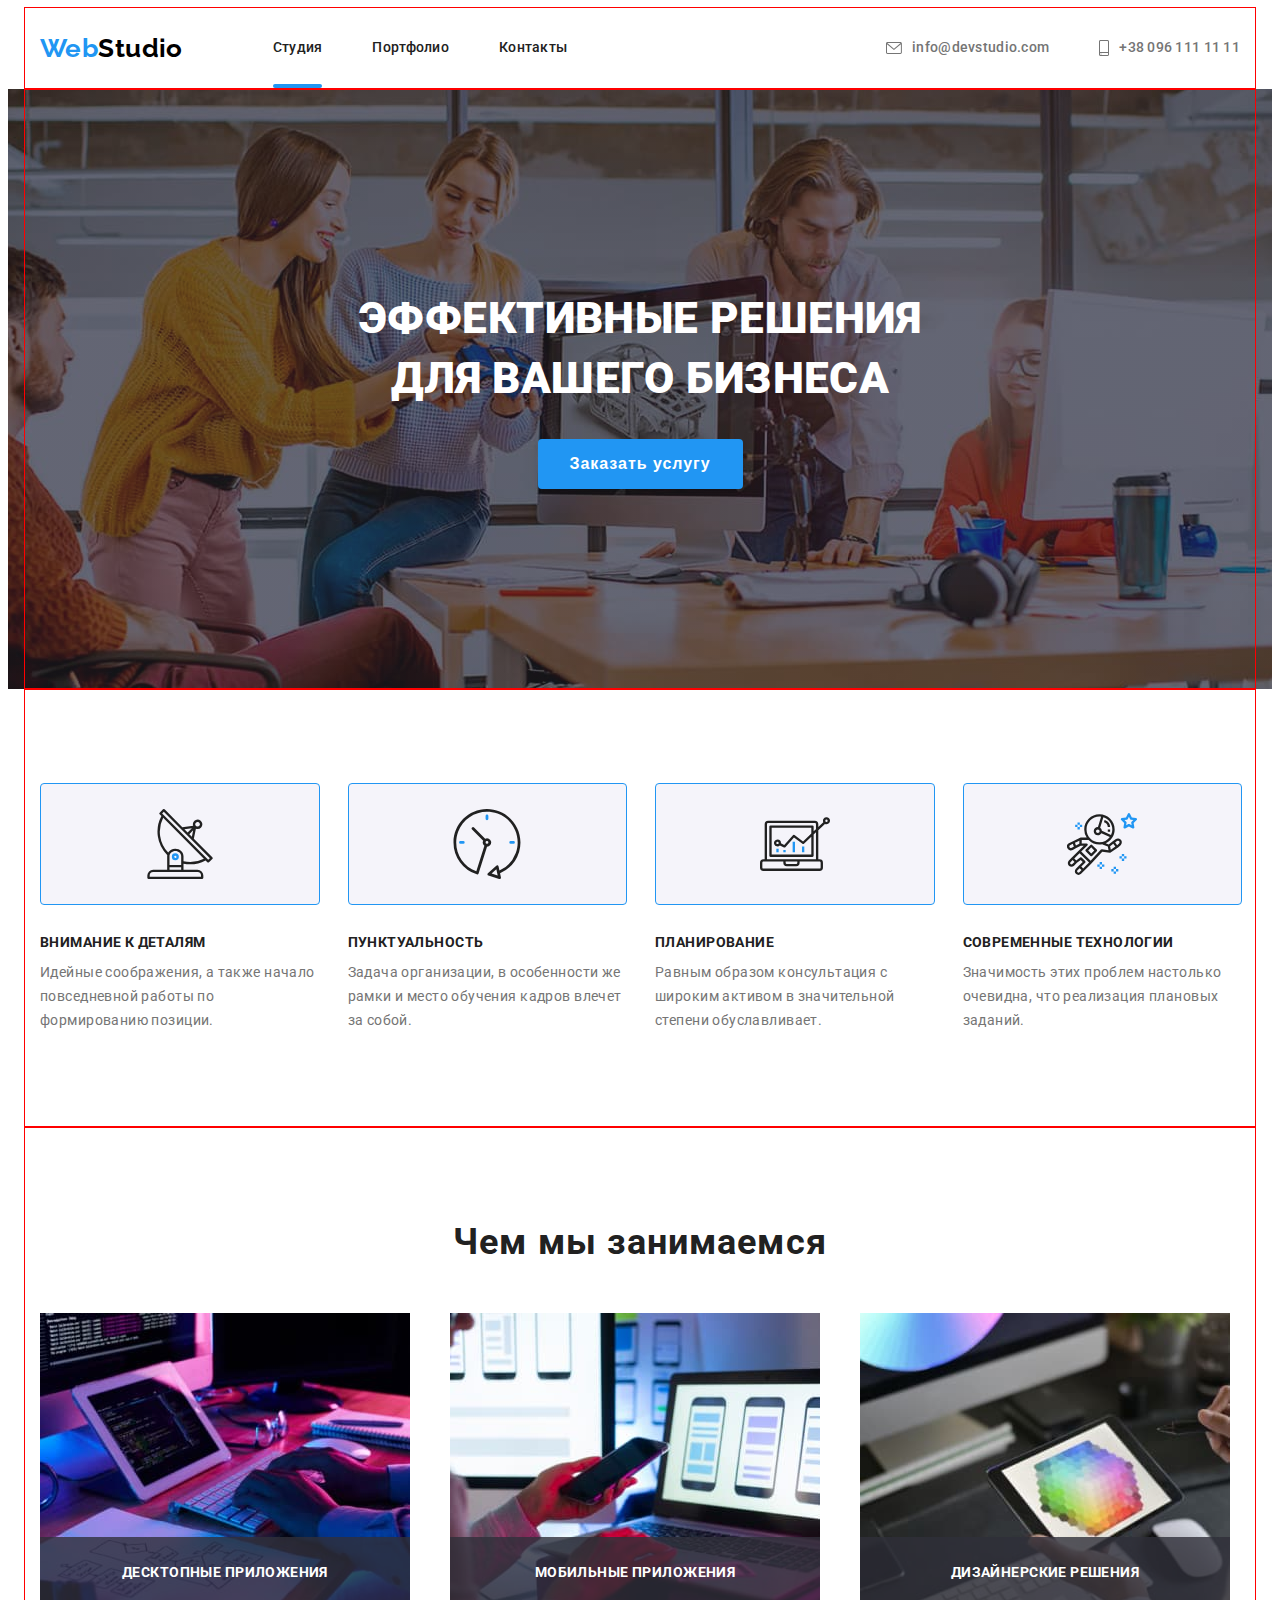
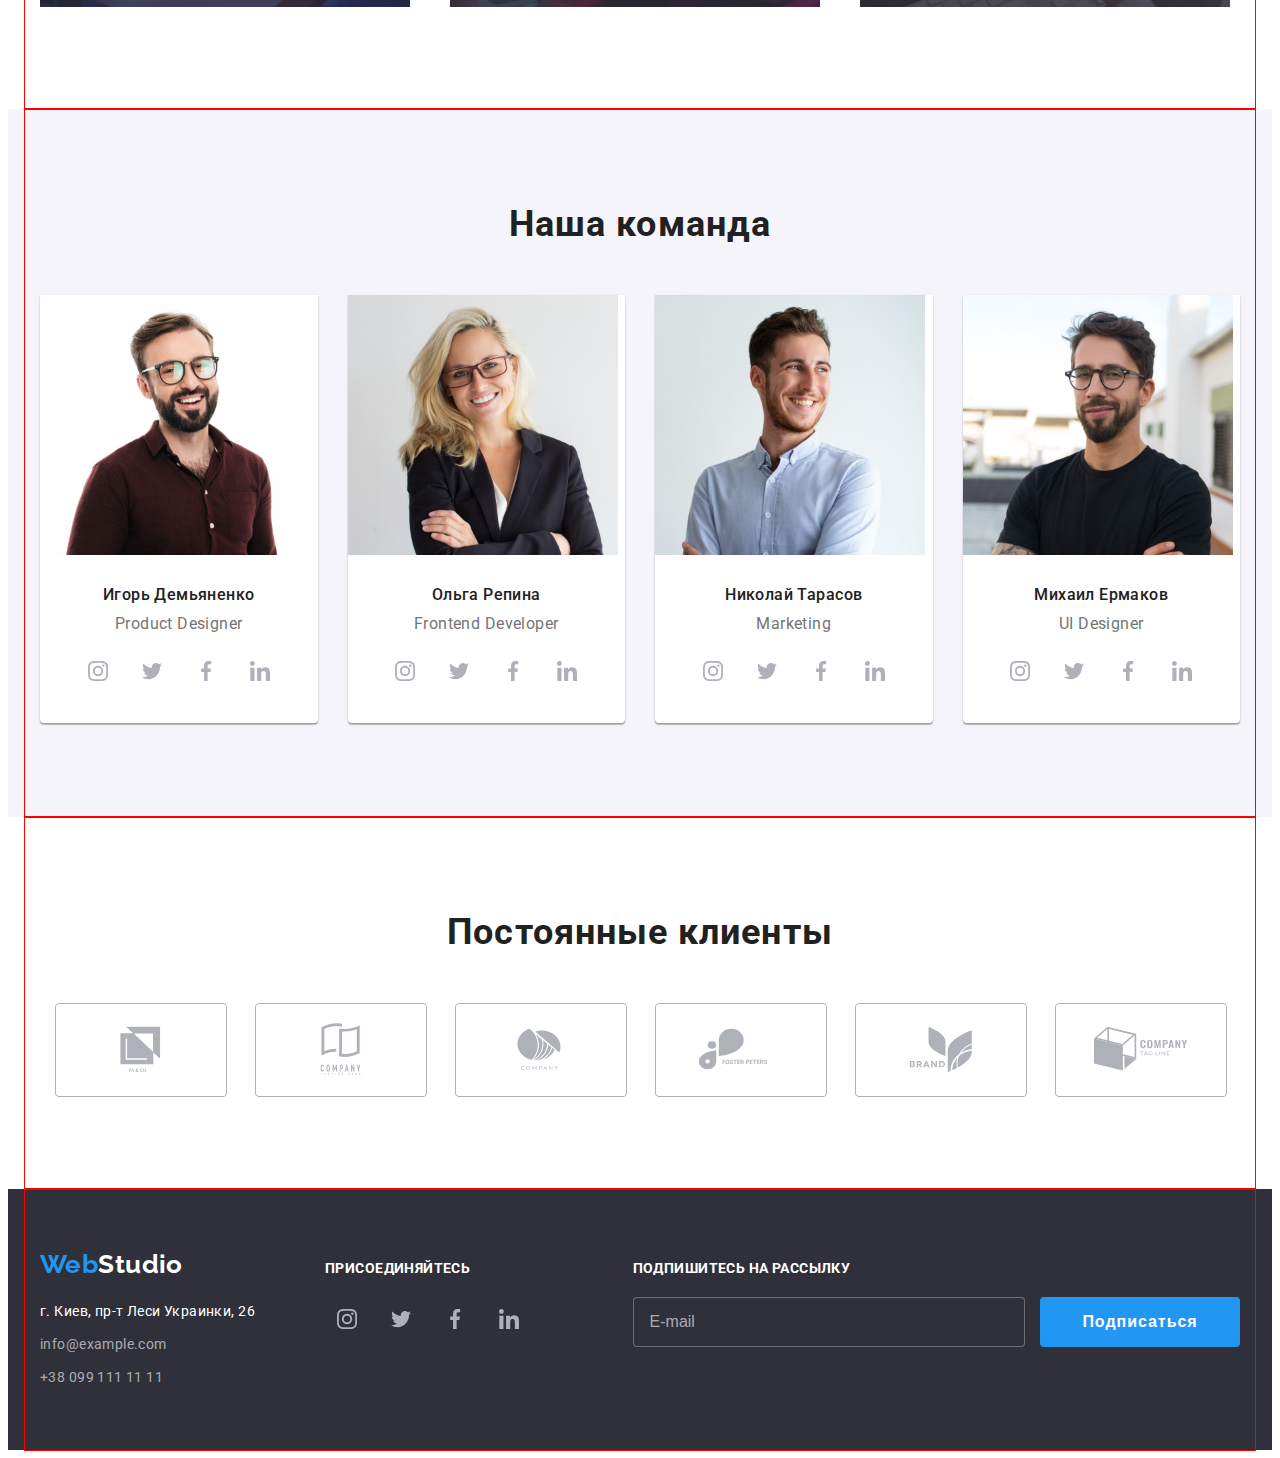
==== commit bb704ee9: "Добавляет разметку форм" ====
--- a/index.html
+++ b/index.html
@@ -445,59 +445,72 @@
     <!-- FOOTER -->
     <footer class="footer">
       <div class="container footer__container">
-        <div class="contact-us">
+        <div class="coordinates">
           <!-- LOGO -->
           <a class="logo footer__logo" href="#top-anchor" lang="en"
             >Web<span class="logo__studio logo__studio--light">Studio</span></a
           >
           <!-- Address -->
           <address class="address">
-            <span class="location">г. Киев, пр-т Леси Украинки, 26</span>
-            <span class="mail">info@example.com</span>
-            <span class="tel">+38 099 111 11 11</span>
+            <span class="address__location"
+              >г. Киев, пр-т Леси Украинки, 26</span
+            >
+            <span class="address__mail">info@example.com</span>
+            <span class="address__tel">+38 099 111 11 11</span>
           </address>
         </div>
+
         <!-- Join-us -->
         <div class="join-us">
           <p class="call-to-join">присоединяйтесь</p>
           <ul class="links list">
             <li class="links__item">
               <a class="link" href="">
-                <svg class="link-icon">
+                <svg class="link__icon">
                   <use href="./images/symbol-defs.svg#icon-instagram"></use>
                 </svg>
               </a>
             </li>
             <li class="links__item">
               <a class="link" href="">
-                <svg class="link-icon">
+                <svg class="link__icon">
                   <use href="./images/symbol-defs.svg#icon-twitter"></use>
                 </svg>
               </a>
             </li>
             <li class="links__item">
               <a class="link" href="">
-                <svg class="link-icon">
+                <svg class="link__icon">
                   <use href="./images/symbol-defs.svg#icon-facebook"></use>
                 </svg>
               </a>
             </li>
             <li class="links__item">
               <a class="link" href="">
-                <svg class="link-icon">
+                <svg class="link__icon">
                   <use href="./images/symbol-defs.svg#icon-linkedin"></use>
                 </svg>
               </a>
             </li>
           </ul>
         </div>
+
+        <!-- Subscribe -->
         <div class="subscribe">
-          <form class="js-speaker-form">
-            <label>
+          <form class="footer-form js-speaker-form">
+            <label class="footer-form__label" for="footer-mail">
               Подпишитесь на рассылку
-              <input type="email" name="email" />
             </label>
-            <button type="submit">Подписаться</button>
+            <input
+              class="footer-form__input"
+              type="email"
+              name="email"
+              id="footer-mail"
+              placeholder="E-mail"
+            />
+            <button class="button footer-form__button" type="submit">
+              Подписаться
+            </button>
           </form>
         </div>
       </div>
@@ -506,18 +519,61 @@
     <!-- Modal -->
     <div class="backdrop is-hidden" data-modal>
       <div class="modal">
-        <form class="js-signup-form">
-          Оставьте свои данные, мы вам перезвоним
-          <br />
-          <label for="name">Имя</label>
-          <input type="text" name="name" id="name" />
-          <br />
-          <label for="tel">Телефон</label>
-          <input type="tel" name="tel" id="tel" />
-          <br />
-          <label for="mail">Почта</label>
-          <input type="email" name="mail" id="mail" />
-          <button type="submit">Отправить</button>
+        <form class="form js-signup-form">
+          <b class="form__call title">
+            Оставьте свои данные, мы вам перезвоним
+          </b>
+          <div class="form__field">
+            <label class="form__label" for="name">Имя</label>
+            <input
+              class="form__input"
+              type="text"
+              name="name"
+              id="name"
+              placeholder="John Johnson"
+            />
+          </div>
+          <div class="form__field">
+            <label class="form__label" for="tel">Телефон</label>
+            <input
+              class="form__input"
+              type="tel"
+              name="tel"
+              id="tel"
+              placeholder="+280770000000"
+            />
+          </div>
+          <div class="form__field">
+            <label class="form__label" for="mail">Почта</label>
+            <input
+              class="form__input"
+              type="email"
+              name="mail"
+              id="mail"
+              placeholder="my@mail.com"
+            />
+          </div>
+
+          <div class="form__field form__field--textarea">
+            <label class="form__label" for="comments">Коментарий</label>
+            <textarea
+              class="form__input comments"
+              id="comments"
+              name="comments"
+              placeholder="Введите текст"
+              rows="6"
+            ></textarea>
+          </div>
+
+          <div class="form__field form__field--checkbox">
+            <input type="checkbox" name="policy" id="policy" />
+            <label for="policy"
+              >Соглашаюсь с рассылкой и принимаю
+              <a class="deal" href="">Условия договора</a></label
+            >
+          </div>
+
+          <button class="button form__button" type="submit">Отправить</button>
         </form>
         <button class="button-close" type="button" data-modal-close>
           <svg class="icon-close" width="11" height="11">
--- a/css/styles.css
+++ b/css/styles.css
@@ -107,7 +107,7 @@
   font-weight: 700;
   font-size: 16px;
   line-height: var(--h);
-  letter-spacing: inherit;
+  letter-spacing: 0.06em;
 
   cursor: pointer;
   border: none;
@@ -304,7 +304,6 @@
   font-weight: 900;
   font-size: 44px;
   line-height: 1.36;
-  letter-spacing: 0.06em;
   text-transform: uppercase;
 }
 .hero__button {
@@ -540,28 +539,28 @@
 
 .footer__logo {
   margin-bottom: 20px;
-  outline: 1px solid #ffffff;
+  /* outline: 1px solid #ffffff; */
+}
+.coordinates {
+  margin-right: 70px;
+  /* outline: 1px solid #ffffff; */
 }
 /* Address */
-.contact-us {
-  margin-right: 70px;
-  outline: 1px solid #ffffff;
-}
 .address {
   font-style: inherit;
-  outline: 1px solid #ffffff;
-}
-.location {
+  /* outline: 1px solid #ffffff; */
+}
+.address__location {
   display: block;
   margin-bottom: 9px;
   color: var(--white-text-color);
 }
-.mail,
-.tel {
+.address__mail,
+.address__tel {
   display: block;
   color: var(--footer-contact-txt-color);
 }
-.mail {
+.address__mail {
   margin-bottom: 9px;
 }
 /* Join-us */
@@ -574,28 +573,57 @@
   line-height: 1.14;
   text-transform: uppercase;
 
-  outline: 1px solid #ffffff;
+  /* outline: 1px solid #ffffff; */
 }
 .call-to-join {
   margin-bottom: 20px;
 }
-.join-us s__link {
-  background-color: var(--footers__link-bg-color);
-}
-.join-us s__link:hover,
-.join-us s__link:focus {
-  background-color: var(--accent-color);
-}
-.join-us s__link-icon {
-  fill: var(--white-text-color);
-}
-
+
+/* Subscribe */
 .subscribe {
-  font-style: inherit;
-  color: var(--white-text-color);
-
-  outline: 1px solid #ffffff;
-}
+  color: var(--white-text-color);
+
+  /* outline: 1px solid #ffffff; */
+}
+
+.footer-form {
+}
+
+.footer-form__label {
+  display: block;
+  margin-bottom: 20px;
+
+  font-weight: 700;
+  line-height: 1.14;
+  text-transform: uppercase;
+}
+
+.footer-form__input {
+  display: inline-block;
+
+  margin-right: 12px;
+  padding: 14px 16px;
+  width: 358px;
+
+  font-size: 16px;
+  line-height: 1.25;
+
+  color: var(--white-text-color);
+
+  border: 1px solid rgba(255, 255, 255, 0.3);
+  border-radius: 4px;
+  background-color: var(--secondary-bg-color);
+}
+
+.footer-form__input::placeholder {
+  color: rgba(255, 255, 255, 0.6);
+}
+
+.footer-form__button {
+  padding-left: 28px;
+  padding-right: 28px;
+}
+
 /*  */ /*  */ /*    */ /*  */ /*  */ /*  */ /*    */ /*  */ /*  */ /*  */ /*  */ /*  */ /*  */
 /*  */ /*    */ /*  */ /*  */ /*  */ /*    */ /*  */ /*  */ /*  */ /*  */
 /*  */ /*    */ /*  */ /*    */ /*  */ /*  */ /*  */ /*  */
@@ -761,6 +789,7 @@
 
   min-width: 530px;
   min-height: 580px;
+  padding: 40px;
 
   transform: translate(-50%, -50%);
   background-color: var(--primary-bg-color);
@@ -785,9 +814,86 @@
 
   border: 1px solid rgba(0, 0, 0, 0.1);
   border-radius: 50%;
-  outline: 1px solid navy;
+  /* outline: 1px solid navy; */
 }
 .icon-close {
   margin: auto;
   fill: var(--logo-black-color);
 }
+
+.form {
+  /* background-color: #eff4df; */
+  outline: 1px solid tomato;
+}
+
+.form__call {
+  display: block;
+  margin-bottom: 12px;
+
+  font-size: 20px;
+  line-height: 1.15;
+  text-align: center;
+}
+
+.form__field {
+  margin-bottom: 10px;
+  /* outline: 1px solid tomato; */
+}
+
+.form__field--textarea {
+  margin-bottom: 20px;
+}
+.form__field--checkbox {
+  margin-bottom: 30px;
+}
+
+.form__label {
+  display: block;
+  margin-bottom: 4px;
+
+  font-size: 12px;
+  line-height: 1.16;
+  letter-spacing: 0.01em;
+}
+
+.form__input {
+  display: block;
+  width: 100%;
+  padding: 11px 12px;
+  border: 1px solid rgba(33, 33, 33, 0.2);
+  border-radius: 4px;
+}
+
+.comments {
+  padding: 12px 16px;
+  resize: none;
+}
+
+.form__input::placeholder {
+  color: rgba(117, 117, 117, 0.5);
+}
+
+.deal {
+  color: var(--accent-color);
+  text-decoration: underline;
+}
+
+.form__button {
+  position: absolute;
+  left: 50%;
+
+  padding-left: 55px;
+  padding-right: 55px;
+
+  box-shadow: 0px 4px 4px rgba(0, 0, 0, 0.15);
+
+  transform: translateX(-50%);
+}
+
+.form__button:hover,
+.form__button:focus {
+  box-shadow: var(--btn-order-hover-shadow);
+}
+.form__button:active {
+  box-shadow: inset var(--btn-order-hover-shadow);
+}
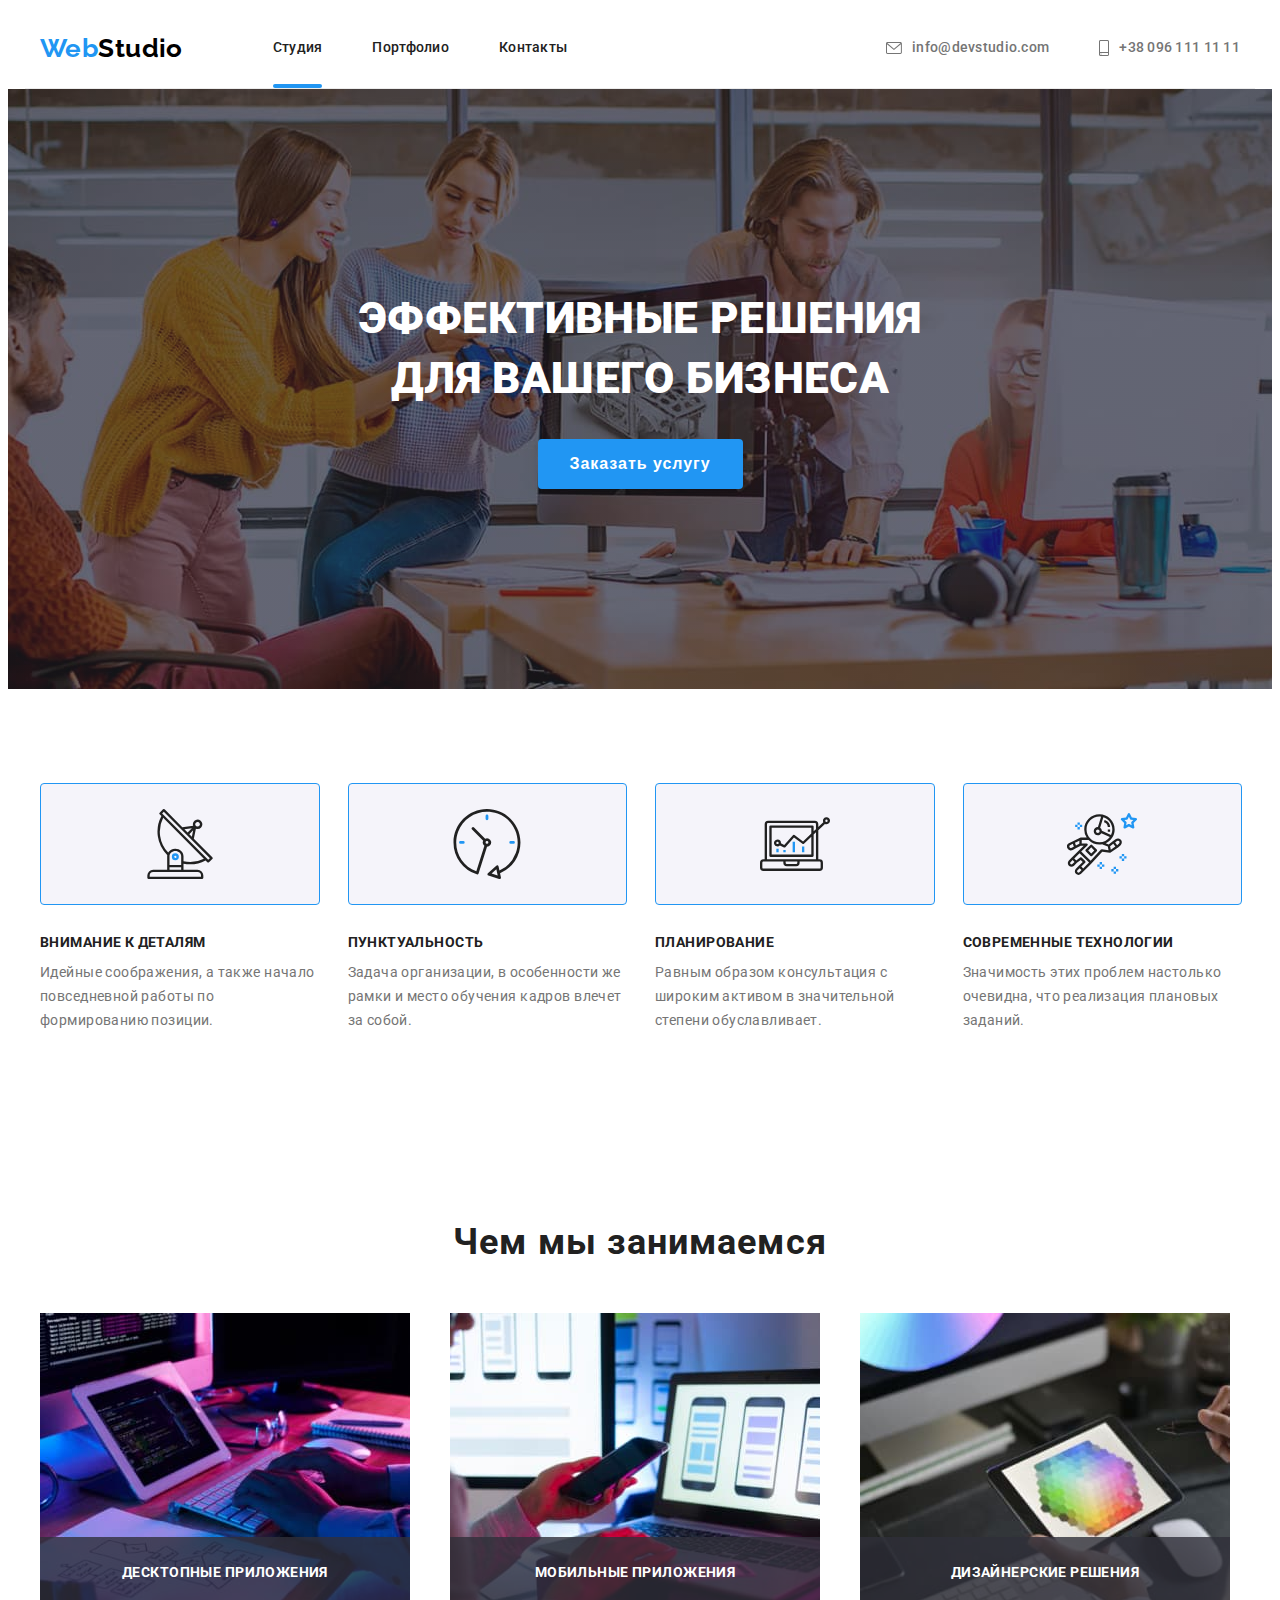
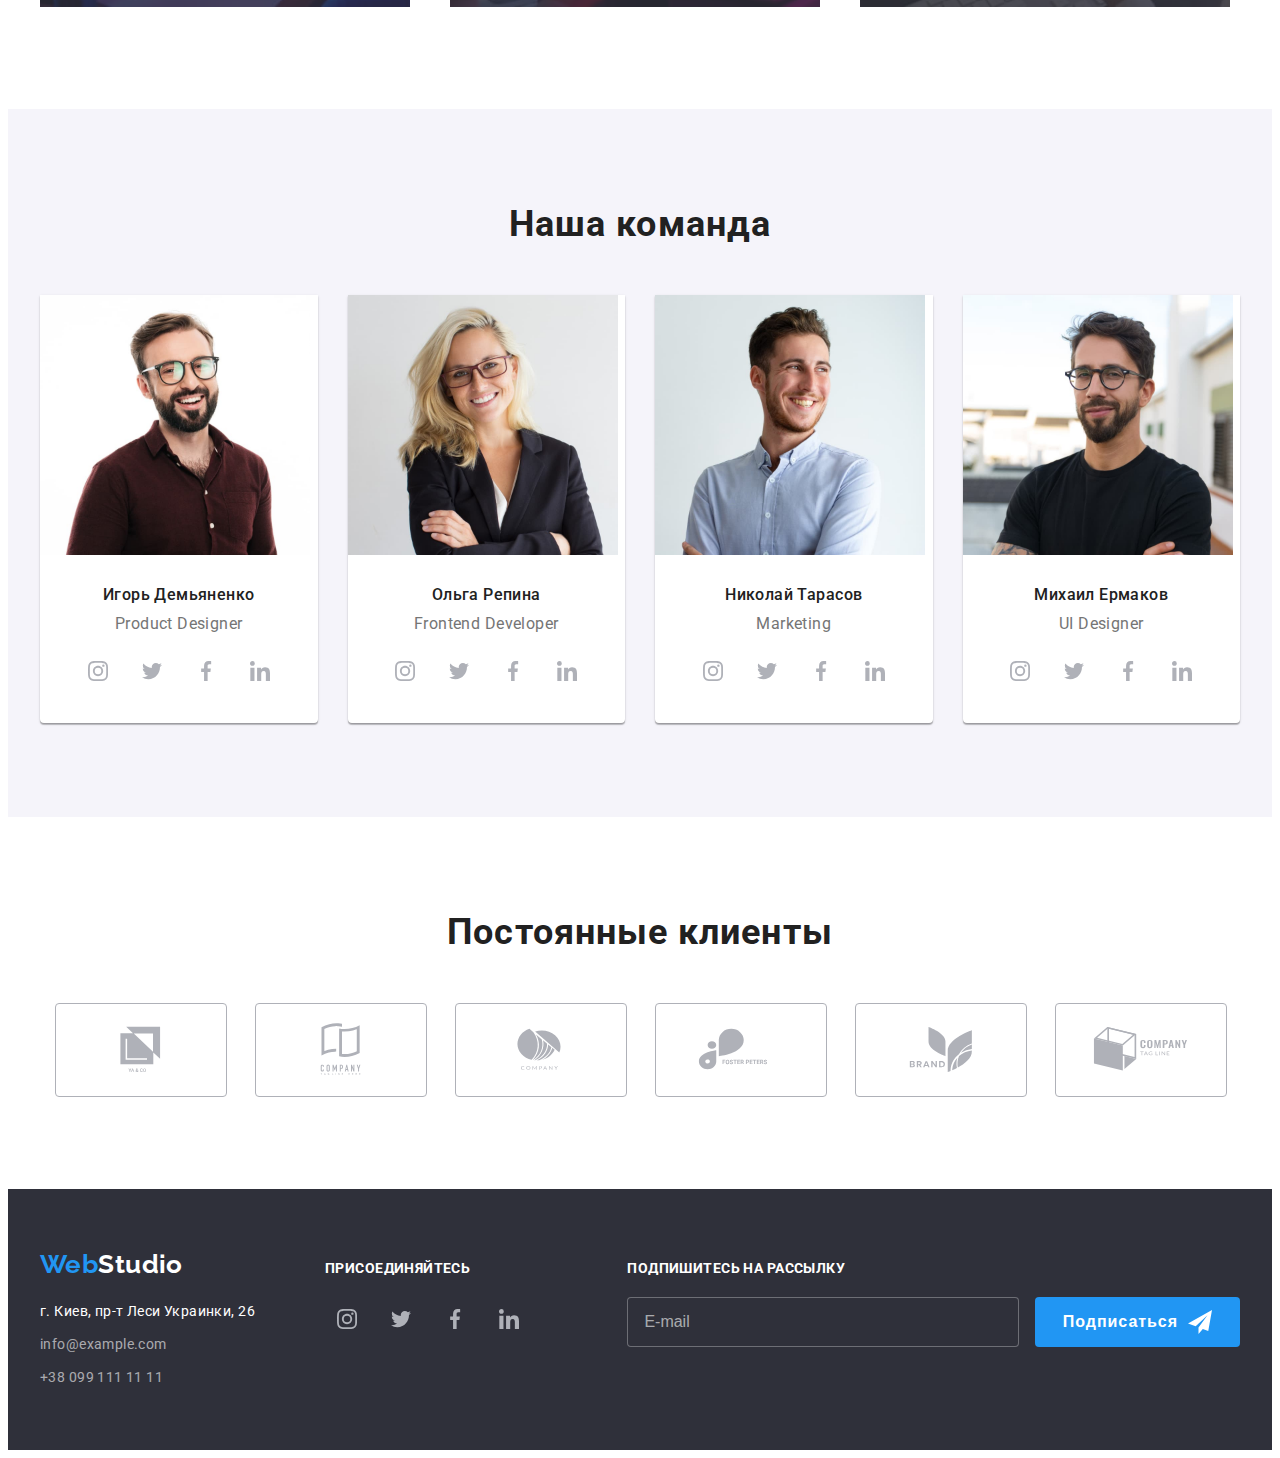
==== commit 6330f03c: "Дополняет разметку форм" ====
--- a/index.html
+++ b/index.html
@@ -510,6 +510,9 @@
             />
             <button class="button footer-form__button" type="submit">
               Подписаться
+              <svg class="footer-form__icon" width="24" height="24">
+                <use href="./images/symbol-defs.svg#icon-send"></use>
+              </svg>
             </button>
           </form>
         </div>
@@ -525,33 +528,48 @@
           </b>
           <div class="form__field">
             <label class="form__label" for="name">Имя</label>
-            <input
-              class="form__input"
-              type="text"
-              name="name"
-              id="name"
-              placeholder="John Johnson"
-            />
+            <div class="input-wrapper">
+              <input
+                class="form__input"
+                type="text"
+                name="name"
+                id="name"
+                placeholder=" "
+              />
+              <svg class="form__icon" width="18" height="18">
+                <use href="./images/symbol-defs.svg#icon-person-black"></use>
+              </svg>
+            </div>
           </div>
           <div class="form__field">
             <label class="form__label" for="tel">Телефон</label>
-            <input
-              class="form__input"
-              type="tel"
-              name="tel"
-              id="tel"
-              placeholder="+280770000000"
-            />
+            <div class="input-wrapper">
+              <input
+                class="form__input"
+                type="tel"
+                name="tel"
+                id="tel"
+                placeholder=" "
+              />
+              <svg class="form__icon" width="18" height="18">
+                <use href="./images/symbol-defs.svg#icon-phone-black"></use>
+              </svg>
+            </div>
           </div>
           <div class="form__field">
             <label class="form__label" for="mail">Почта</label>
-            <input
-              class="form__input"
-              type="email"
-              name="mail"
-              id="mail"
-              placeholder="my@mail.com"
-            />
+            <div class="input-wrapper">
+              <input
+                class="form__input"
+                type="email"
+                name="mail"
+                id="mail"
+                placeholder=" "
+              />
+              <svg class="form__icon" width="18" height="18">
+                <use href="./images/symbol-defs.svg#icon-email-black"></use>
+              </svg>
+            </div>
           </div>
 
           <div class="form__field form__field--textarea">
--- a/css/styles.css
+++ b/css/styles.css
@@ -69,7 +69,7 @@
   width: 1200px;
   margin: 0 auto;
   padding: 94px 15px;
-  outline: 1px solid red;
+  /* outline: 1px solid red; */
 }
 .title {
   margin-bottom: 50px;
@@ -608,11 +608,15 @@
   font-size: 16px;
   line-height: 1.25;
 
-  color: var(--white-text-color);
-
+  color: inherit;
   border: 1px solid rgba(255, 255, 255, 0.3);
   border-radius: 4px;
   background-color: var(--secondary-bg-color);
+  outline: none;
+}
+
+.footer-form__input:focus {
+  border: 2px solid var(--accent-color);
 }
 
 .footer-form__input::placeholder {
@@ -620,8 +624,23 @@
 }
 
 .footer-form__button {
+  display: inline-flex;
+  align-items: center;
   padding-left: 28px;
   padding-right: 28px;
+}
+
+.footer-form__button:hover,
+.footer-form__button:focus {
+  box-shadow: var(--btn-order-hover-shadow);
+}
+.footer-form__button:active {
+  box-shadow: inset var(--btn-order-hover-shadow);
+}
+
+.footer-form__icon {
+  fill: var(--white-text-color);
+  margin-left: 10px;
 }
 
 /*  */ /*  */ /*    */ /*  */ /*  */ /*  */ /*    */ /*  */ /*  */ /*  */ /*  */ /*  */ /*  */
@@ -812,18 +831,26 @@
   height: 30px;
   padding: 0;
 
+  cursor: pointer;
   border: 1px solid rgba(0, 0, 0, 0.1);
   border-radius: 50%;
-  /* outline: 1px solid navy; */
-}
+}
+.button-close:hover .icon-close,
+.button-close:focus .icon-close {
+  fill: var(--accent-color);
+}
+
+.button-close:active {
+  outline: 2px solid var(--accent-color);
+}
+
 .icon-close {
   margin: auto;
   fill: var(--logo-black-color);
 }
 
 .form {
-  /* background-color: #eff4df; */
-  outline: 1px solid tomato;
+  /* outline: 1px solid tomato; */
 }
 
 .form__call {
@@ -856,12 +883,41 @@
   letter-spacing: 0.01em;
 }
 
+.input-wrapper {
+  position: relative;
+}
+
 .form__input {
   display: block;
   width: 100%;
-  padding: 11px 12px;
+  padding-left: 42px;
+  padding-right: 12px;
+  padding-top: 11px;
+  padding-bottom: 11px;
+
+  color: var(--primary-text-color);
+
   border: 1px solid rgba(33, 33, 33, 0.2);
   border-radius: 4px;
+  outline: none;
+}
+
+.form__input:focus {
+  border: 2px solid var(--accent-color);
+}
+
+.form__icon {
+  position: absolute;
+  top: 50%;
+  left: 12px;
+
+  transform: translateY(-50%);
+
+  fill: var(--secondary-text-color);
+}
+
+.form__input:focus + .form__icon {
+  fill: var(--accent-color);
 }
 
 .comments {
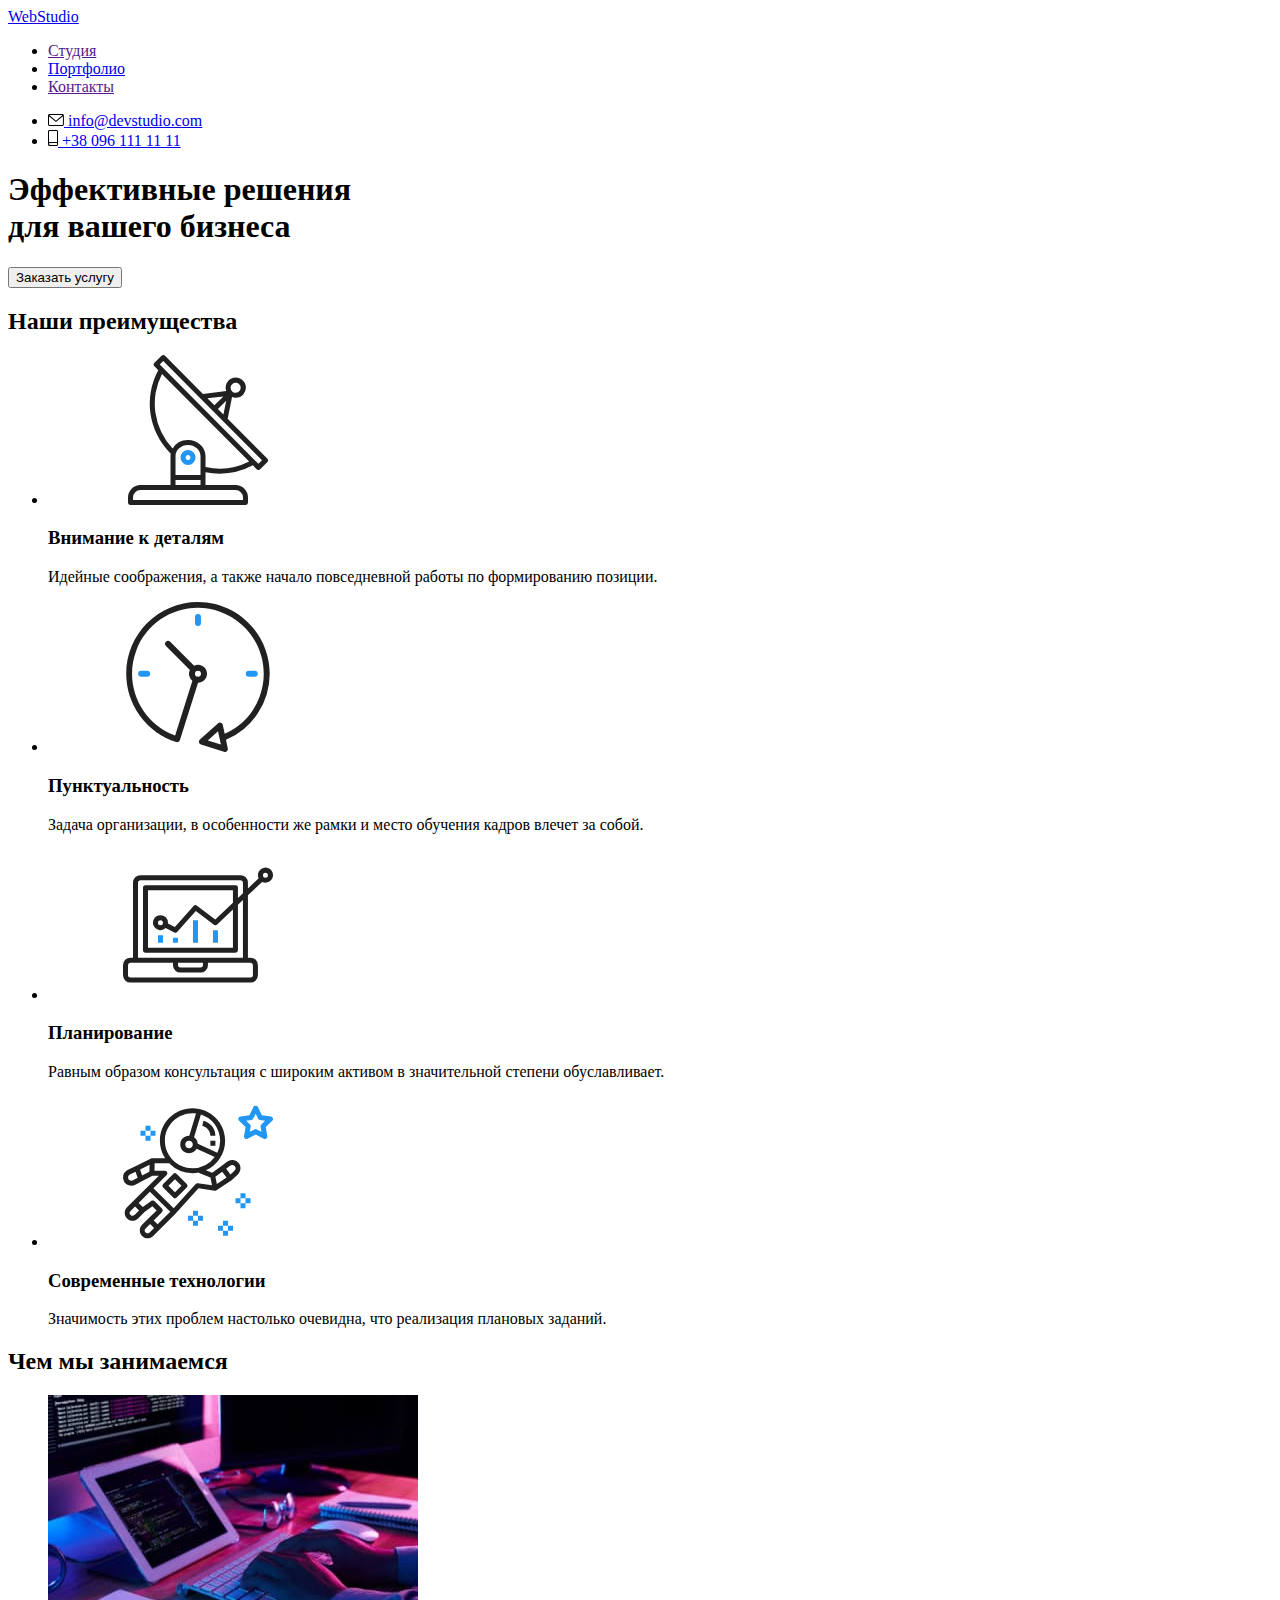
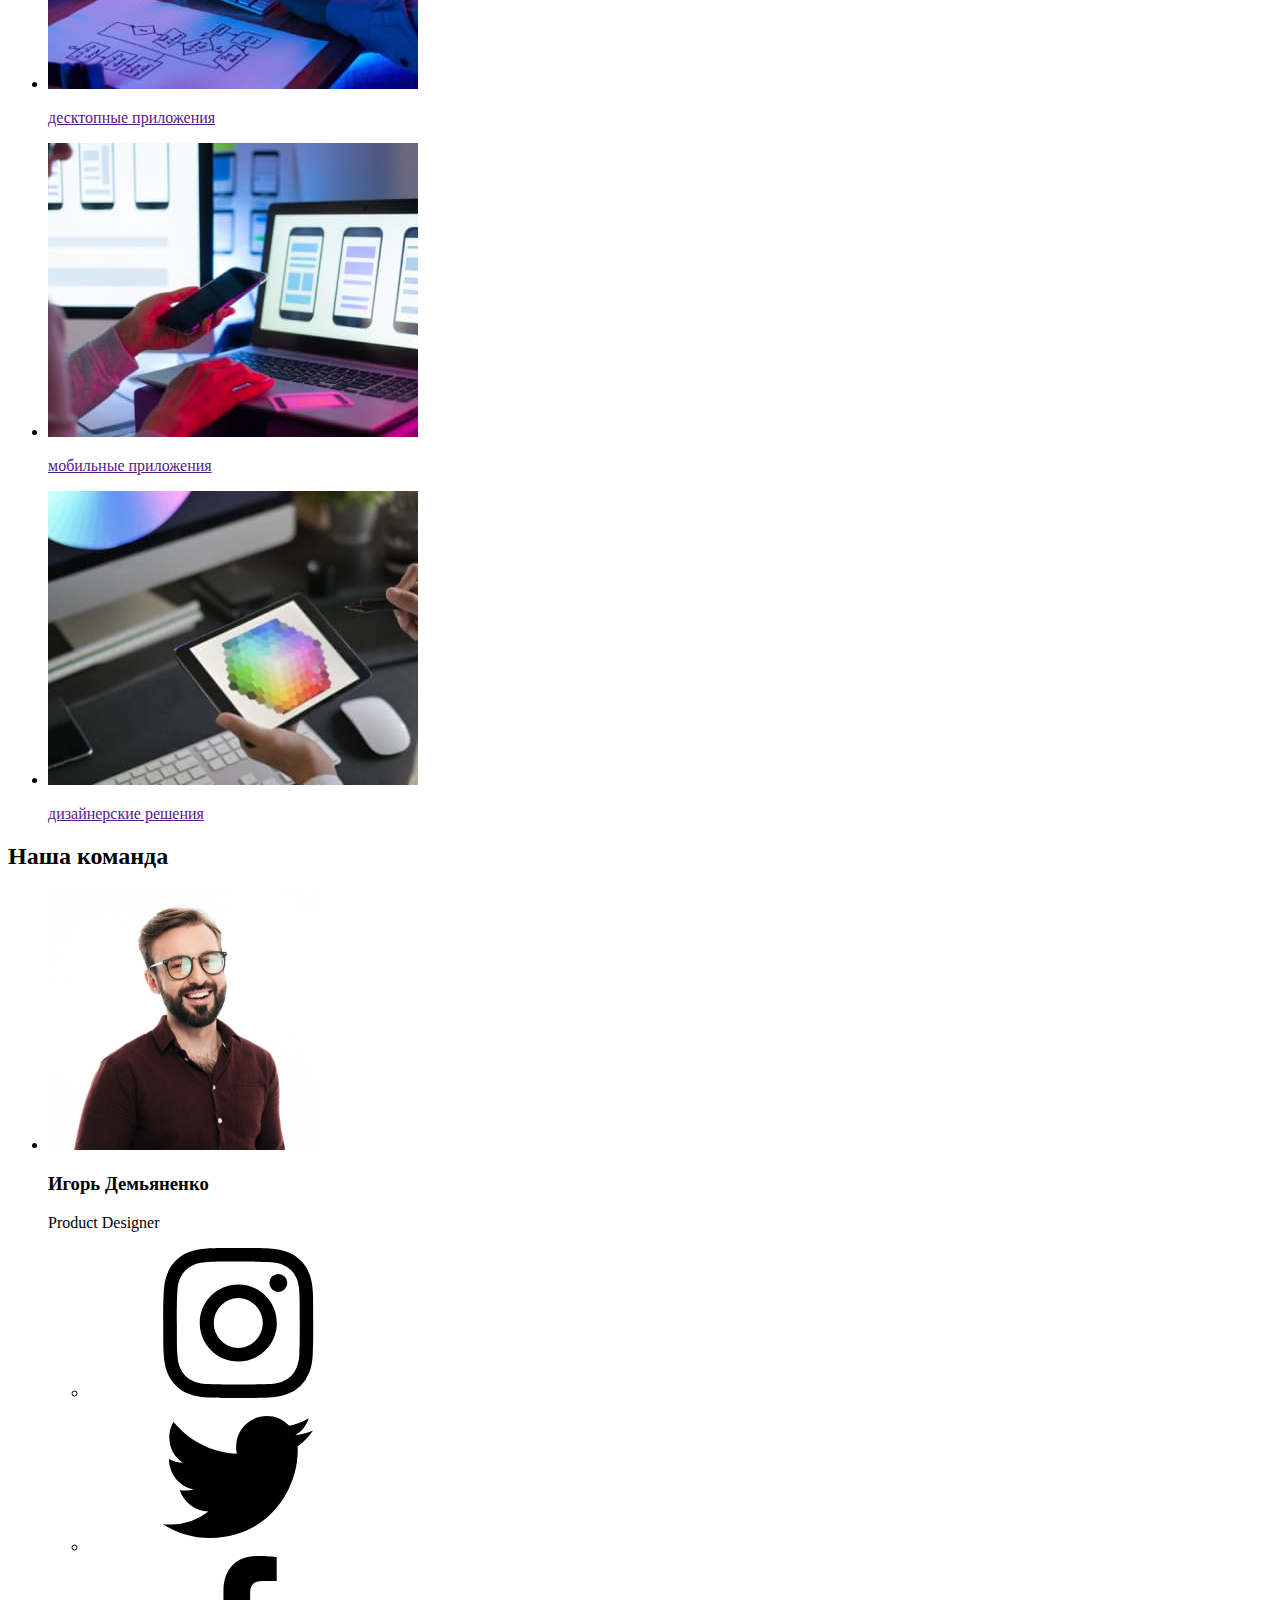
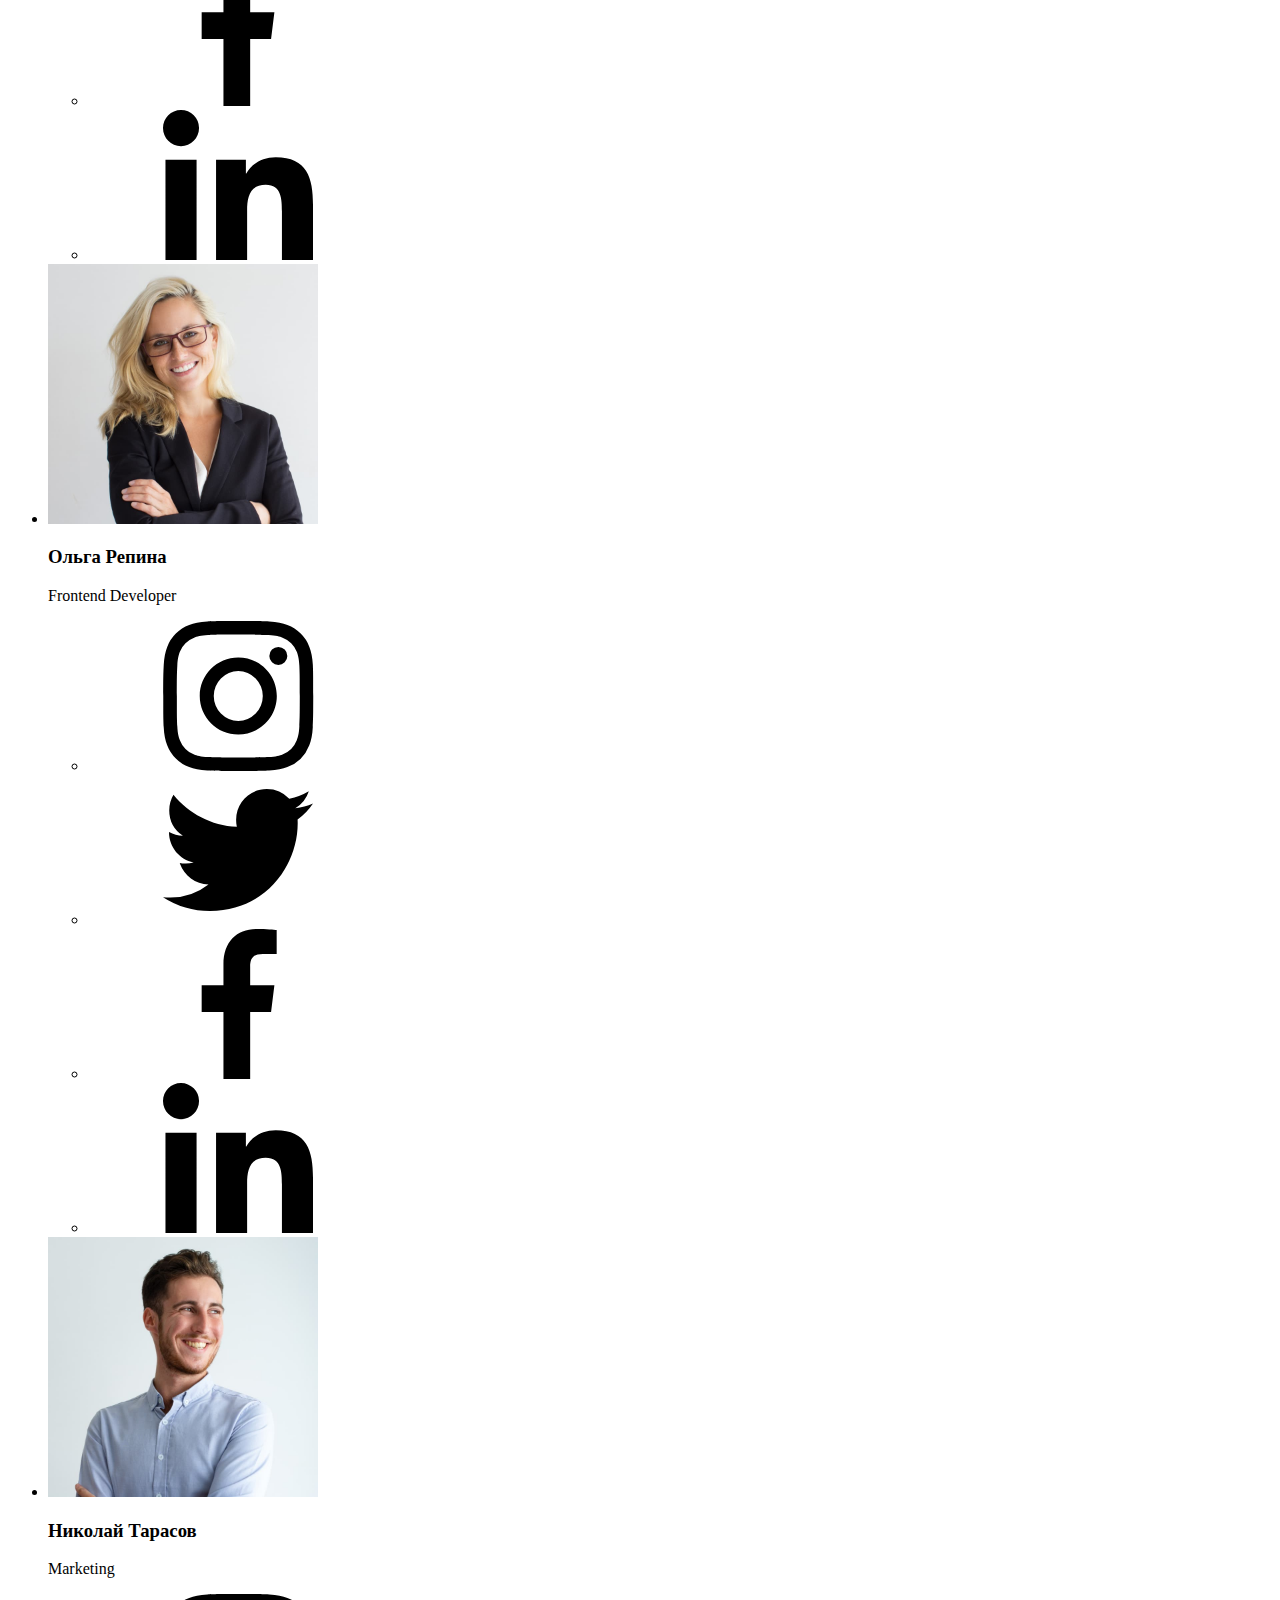
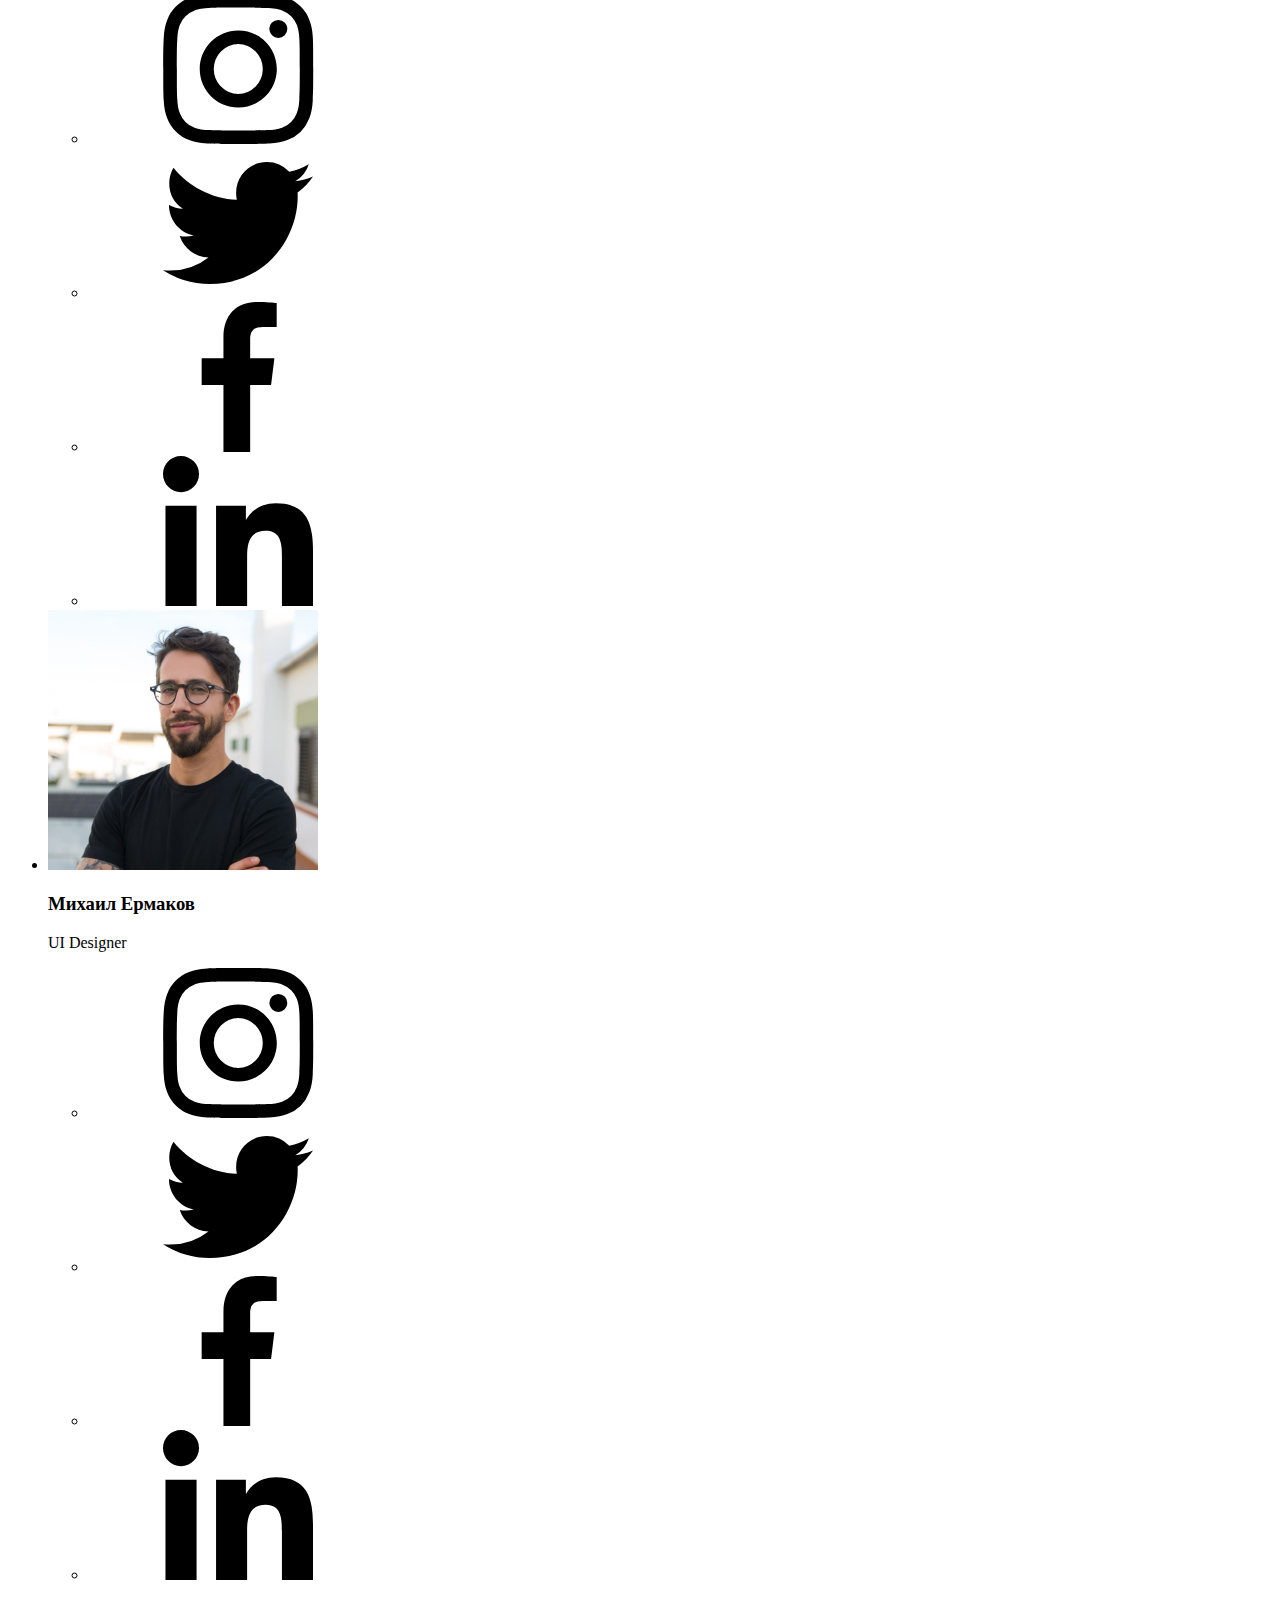
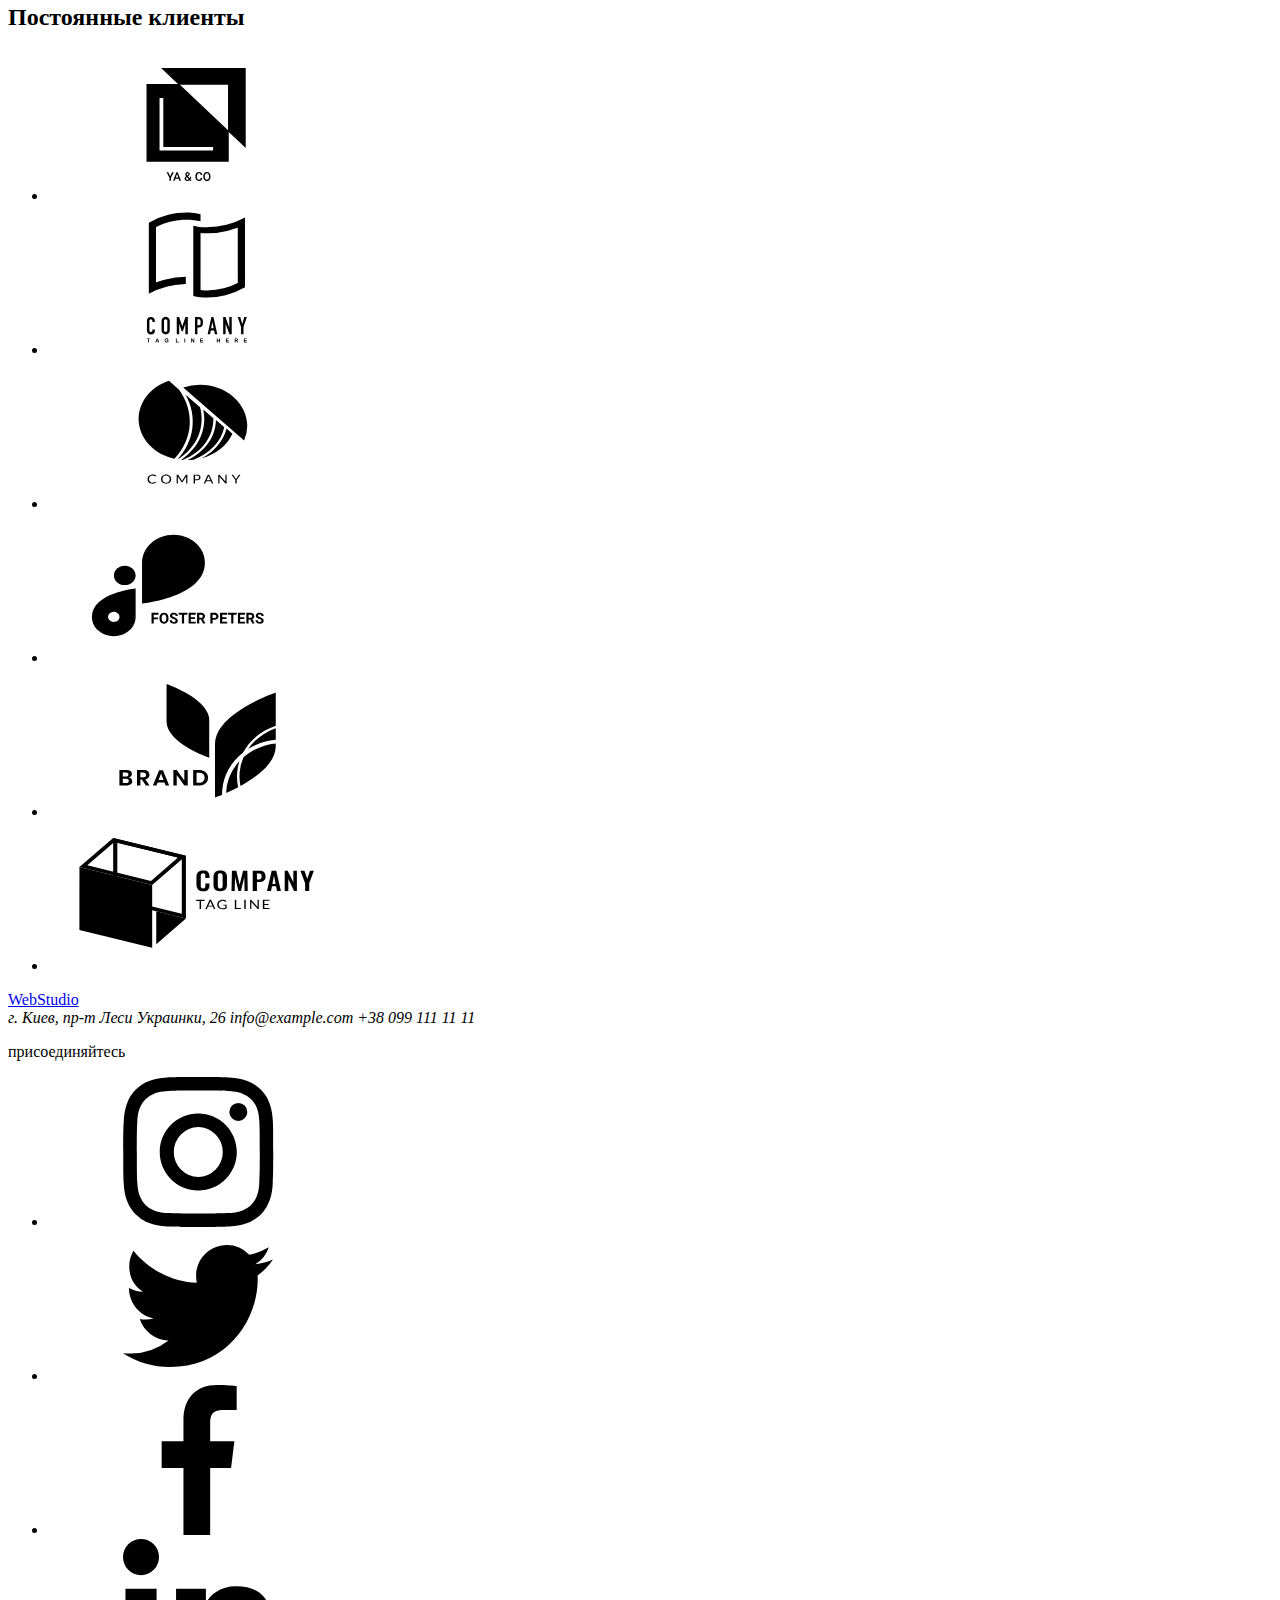
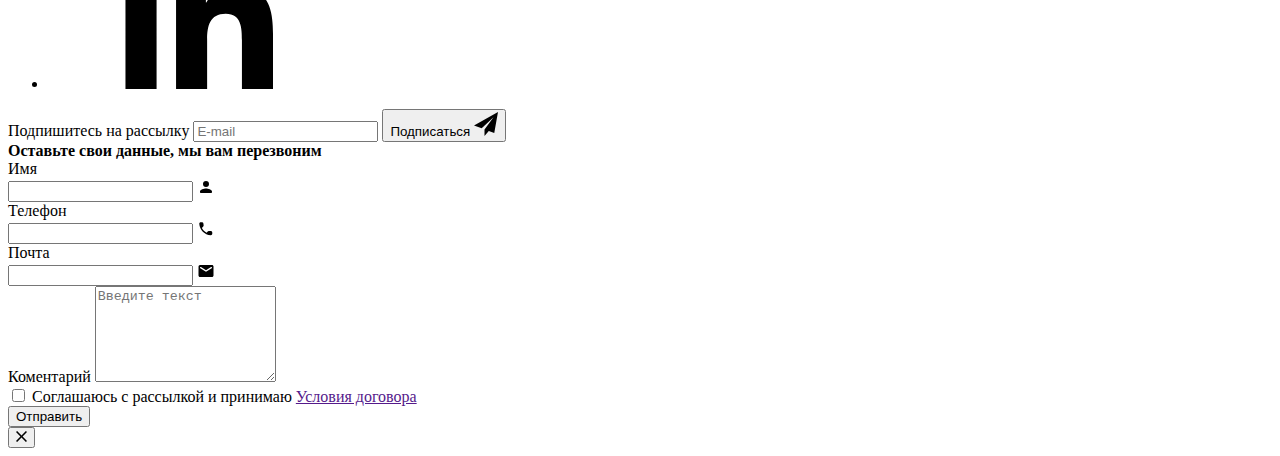
==== commit ee882461: "Изменяет структуру стилей (SASS)" ====
--- a/index.html
+++ b/index.html
@@ -16,7 +16,7 @@
       crossorigin="anonymous"
       referrerpolicy="no-referrer"
     />
-    <link rel="stylesheet" href="css/styles.css" />
+    <link rel="stylesheet" href="dist/css/main.min.css" />
   </head>
   <body>
     <!-- HEADER -->
